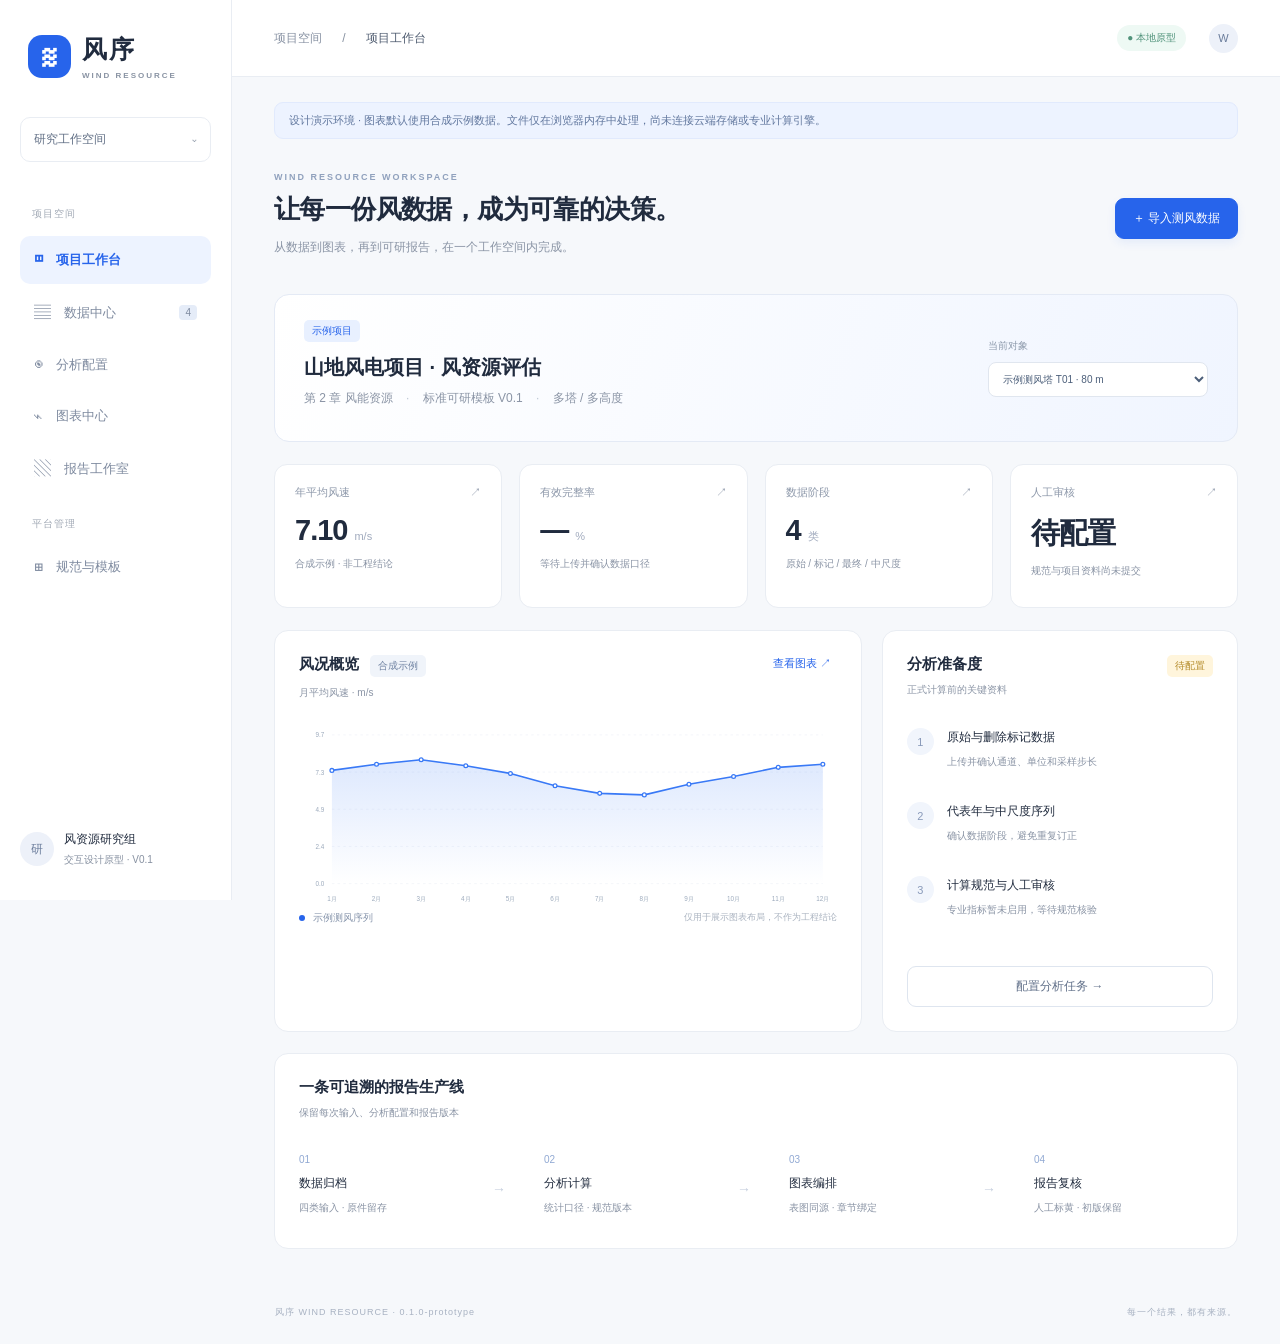
==== gui/index.html @ 3ca437d9 "feat: establish wind resource design baseline and interactive GUI" ====
<!doctype html><html lang="zh-CN"><head><meta charset="UTF-8"><meta name="viewport" content="width=device-width,initial-scale=1"><title>风序 · 风资源分析平台</title><link rel="stylesheet" href="style.css"></head><body>
<aside><a class="brand" href="#overview"><span class="logo">≋</span><div>风序 <small>WIND RESOURCE</small></div></a><div class="workspace">研究工作空间 <span>⌄</span></div><div class="navlabel">项目空间</div><nav><button data-page="overview" class="active">◫ <span>项目工作台</span></button><button data-page="data">▤ <span>数据中心</span><i>4</i></button><button data-page="analysis">◉ <span>分析配置</span></button><button data-page="charts">⌁ <span>图表中心</span></button><button data-page="report">▧ <span>报告工作室</span></button><div class="navlabel">平台管理</div><button data-page="standards">⊞ <span>规范与模板</span></button></nav><div class="asidebottom"><span class="avatar">研</span><div>风资源研究组<small>交互设计原型 · V0.1</small></div></div></aside>
<div class="shell"><header><div>项目空间 <span class="muted">/</span> <b id="breadcrumb">项目工作台</b></div><div class="headerRight"><span class="pill">● 本地原型</span><span class="avatar small">W</span></div></header><main><div class="notice">设计演示环境 · 图表默认使用合成示例数据。文件仅在浏览器内存中处理，尚未连接云端存储或专业计算引擎。</div><section class="projectline"><div><div class="eyebrow">WIND RESOURCE WORKSPACE</div><h1 id="pageTitle">让每一份风数据，成为可靠的决策。</h1><p id="pageDesc">从数据到图表，再到可研报告，在一个工作空间内完成。</p></div><button class="primary" id="topAction">＋ 导入测风数据</button></section>
<section id="overview" class="page active"><div class="projectcard"><div><span class="tag">示例项目</span><h2>山地风电项目 · 风资源评估</h2><p>第 2 章 风能资源 <span class="dot">·</span> 标准可研模板 V0.1 <span class="dot">·</span> 多塔 / 多高度</p></div><div class="projectmeta">当前对象<select id="mast"><option>示例测风塔 T01 · 80 m</option><option>示例测风塔 T02 · 90 m</option><option>示例轮毂高度 · 125 m</option></select></div></div><div class="metrics" id="metrics"></div><div class="twocol"><article class="card"><div class="cardhead"><div><h3>风况概览 <span class="tag soft">合成示例</span></h3><p>月平均风速 · m/s</p></div><button class="textbtn" data-go="charts">查看图表 ↗</button></div><div id="overviewChart" class="chart"></div><div class="legend"><span class="bluepoint"></span>示例测风序列 <span class="legendnote">仅用于展示图表布局，不作为工程结论</span></div></article><article class="card"><div class="cardhead"><div><h3>分析准备度</h3><p>正式计算前的关键资料</p></div><span class="tag amber">待配置</span></div><div class="checklist"><div><span class="step">1</span><div><b>原始与删除标记数据</b><p>上传并确认通道、单位和采样步长</p></div></div><div><span class="step">2</span><div><b>代表年与中尺度序列</b><p>确认数据阶段，避免重复订正</p></div></div><div><span class="step">3</span><div><b>计算规范与人工审核</b><p>专业指标暂未启用，等待规范核验</p></div></div></div><button class="outline wide" data-go="analysis">配置分析任务 →</button></article></div><article class="card"><div class="cardhead"><div><h3>一条可追溯的报告生产线</h3><p>保留每次输入、分析配置和报告版本</p></div></div><div class="pipeline"><div><em>01</em><b>数据归档</b><p>四类输入 · 原件留存</p></div><span>→</span><div><em>02</em><b>分析计算</b><p>统计口径 · 规范版本</p></div><span>→</span><div><em>03</em><b>图表编排</b><p>表图同源 · 章节绑定</p></div><span>→</span><div><em>04</em><b>报告复核</b><p>人工标黄 · 初版保留</p></div></div></article></section>
<section id="data" class="page"><div class="fourgrid" id="slots"></div><article class="card"><div class="cardhead"><div><h3>本地数据预检</h3><p>CSV / TXT 预览与字段映射；本原型不解析 Excel，生产版计划支持 XLSX。</p></div><button class="textbtn" id="sampleDownload">下载 CSV 示例 ↓</button></div><div class="formgrid"><label>数据阶段<select id="stage"><option value="raw">原始测风数据</option><option value="qc">删除标记数据</option><option value="final">最终轮毂代表年</option><option value="mesoscale">中尺度数据</option></select></label><label>选择文件<input type="file" id="file" accept=".csv,.txt,.xlsx,.xls"></label><label>文件时间口径<select id="timezone"><option value="8">北京时间 UTC+08:00</option><option value="0">UTC</option></select></label><label>采样步长（分钟）<input type="number" id="interval" min="1" value="10"></label></div><div id="fileStatus" class="empty">尚未选择文件。支持逗号、制表符或分号分隔的 UTF-8 文本。</div><div id="mapping" hidden><div class="formgrid"><label>时间列<select id="timecol"></select></label><label>风速列（m/s）<select id="speedcol"></select></label><label>方向列（°，可选）<select id="dircol"></select></label><label>质量列（可选；0/valid 为有效）<select id="qccol"></select></label></div><button id="inspect" class="primary">运行本地预检</button><div id="preview" class="tablewrap"></div></div></article><article id="preflight" class="card" hidden></article></section>
<section id="analysis" class="page"><div class="twocol"><article class="card"><div class="cardhead"><div><h3>分析参数</h3><p>先确定数据阶段，再确定统计口径。</p></div><span class="tag soft">配置草稿</span></div><form id="configForm"><div class="formgrid"><label>测风年开始<input type="date" id="start" value="2024-01-01" required></label><label>测风年结束（不含）<input type="date" id="end" value="2025-01-01" required></label><label>目标轮毂高度（m）<input type="number" id="height" value="125" min="1" max="500" required></label><label>风向扇区<select id="sectors"><option>16</option><option>12</option><option>8</option></select></label></div><label class="fieldtitle">长序列回溯窗口</label><div class="segments" id="windows"><button type="button" data-years="10">近 10 年</button><button type="button" data-years="20" class="selected">近 20 年</button><button type="button" data-years="30">近 30 年</button></div><div id="windowPreview" class="hint"></div><label class="fieldtitle">数据处理路径</label><label class="radio"><input type="radio" name="path" value="final" checked> 使用已订正、已外推的最终数据 <small>跳过订正与外推</small></label><label class="radio"><input type="radio" name="path" value="raw"> 从测风数据建立处理流程 <small>引擎待实现</small></label><div class="hint warning">极端风速、湍流等级、切变与密度方法：待规范审核。此原型仅保存配置，不执行专业计算。</div><button class="primary wide" type="submit">保存配置并查看示例图表 →</button></form></article><article class="card"><h3>本次分析的输出</h3><div class="outputlist"><div><b>01 · 数据质量</b><p>完整率、有效率、删除与插补统计</p></div><div><b>02 · 风况特征</b><p>月变化、日变化、频率与玫瑰图</p></div><div><b>03 · 长序列分析</b><p>同期对齐、16扇区相关与年际变化</p></div><div><b>04 · 报告草稿</b><p>绑定第2章，保留待补字段与来源</p></div></div><div class="hint">窗口默认以测风年结束日期为锚点，向前回溯日历年。数据不足时需披露实际覆盖，不能将短序列标为完整30年。</div><button class="outline wide" id="configDownload">下载配置 JSON ↓</button></article></div></section>
<section id="charts" class="page"><div class="charttoolbar"><div class="segments" id="chartTabs"><button class="selected" data-chart="monthly">月变化</button><button data-chart="frequency">风速频率</button><button data-chart="rose">风向玫瑰</button><button data-chart="longterm">长序列</button></div><button class="outline" id="csvDownload">下载当前结果 CSV ↓</button></div><article class="card"><div class="cardhead"><div><h3 id="chartTitle">月平均风速变化</h3><p id="chartSubtitle">合成示例 · 非上传文件分析结果</p></div><span class="tag soft" id="sourceBadge">合成示例</span></div><div id="mainChart" class="chart large"></div><div id="chartTable" class="tablewrap"></div></article><div class="hint warning">分扇区回归、风功率密度与 Weibull 拟合在正式引擎中实现；当前页面不展示伪造的专业计算结论。</div></section>
<section id="report" class="page"><div class="reporttoolbar"><span class="tag amber">未审草稿 · HTML原型</span><button class="primary" id="reportDownload">下载报告预览 HTML ↓</button></div><div class="reportlayout"><article class="card chapters"><h3>第2章 · 风能资源</h3><div id="chapterList"></div></article><article class="paper"><div class="paperbrand">风资源可行性研究 · 设计预览</div><h2 id="chapterTitle"></h2><div id="chapterBody"></div><footer>标准模板 V0.1 <span>草稿 / 待人工复核</span></footer></article></div></section>
<section id="standards" class="page"><div class="twocol"><article class="card"><h3>规范与计算方法</h3><p class="muted">上传标准不等于批准算法，正式启用需工程师审核。</p><div class="outputlist"><div><b>空气密度 / 切变</b><p>输入条件、单位、测量高度与公式待核验</p><span class="tag amber">待提供规范</span></div><div><b>湍流强度 / 机组等级</b><p>需要同时间窗标准差及适用标准版本</p><span class="tag amber">判级未启用</span></div><div><b>50年一遇极端风速</b><p>四个候选方法，按适用条件选择；不预设结果</p><span class="tag amber">待审核</span></div></div></article><article class="card"><h3>可研模板 V0.1</h3><p>主参考：NY10957NK-A01</p><p>辅助参考：04-标准可研模板</p><div class="templatefacts"><b>10<small>标准章节</small></b><b>40<small>表格位置</small></b><b>24<small>图形位置</small></b></div><div class="hint">黄色高亮用于人工补写与确认；多塔、多场区循环展开。未提供的独立《可研上册》不列为已核对资料。</div><button class="outline wide" data-go="report">打开报告工作室 →</button></article></div></section>
</main><footer class="appfooter">风序 WIND RESOURCE <span>每一个结果，都有来源。</span></footer></div><div id="toast" role="status"></div><script src="app.js"></script></body></html>
---- gui/style.css ----
:root{--blue:#2764eb;--ink:#202b3e;--muted:#8791a1;--line:#e9edf3;--bg:#f6f8fb}*{box-sizing:border-box}body{margin:0;color:var(--ink);background:var(--bg);font-family:-apple-system,BlinkMacSystemFont,"Segoe UI","PingFang SC","Microsoft YaHei",sans-serif;font-size:14px}button,input,select{font:inherit}button,a,input,select{outline-offset:4px}button{cursor:pointer;transition:.18s}button:hover{filter:brightness(.96)}a{color:inherit;text-decoration:none}aside{width:232px;position:fixed;inset:0 auto 0 0;background:white;border-right:1px solid var(--line);padding:33px 20px;display:flex;flex-direction:column}.brand{display:flex;align-items:center;gap:11px;padding:0 8px;font-size:25px;font-weight:700;letter-spacing:2px}.logo{display:grid;place-items:center;width:43px;height:43px;border-radius:14px;background:var(--blue);color:white;font-size:35px}.brand small{display:block;font-size:8px;letter-spacing:2px;color:#8993a3;margin-top:5px}.workspace{margin:37px 0 22px;padding:13px;border:1px solid var(--line);border-radius:10px;font-size:12px;color:#627086}.workspace span{float:right}.navlabel{text-transform:uppercase;color:#a1a9b5;font-size:10px;margin:23px 12px 12px;letter-spacing:1px}nav button{border:0;background:none;color:#7e8a9f;width:100%;text-align:left;padding:14px;border-radius:10px;margin:3px 0;display:flex;gap:13px;align-items:center;font-size:17px}nav button span{font-size:13px}nav button.active{color:var(--blue);background:#edf3ff;font-weight:600}nav i{font-size:10px;font-style:normal;margin-left:auto;background:#e5ecf8;padding:2px 6px;border-radius:4px}.asidebottom{margin-top:auto;display:flex;gap:10px;align-items:center;font-size:12px}.asidebottom small{display:block;color:var(--muted);font-size:10px;margin-top:5px}.avatar{display:grid;place-items:center;background:#edf1f9;color:#6a7c9b;border-radius:50%;width:34px;height:34px}.avatar.small{width:29px;height:29px;font-size:11px}.shell{margin-left:232px}header{height:77px;background:#fff;border-bottom:1px solid var(--line);padding:0 42px;display:flex;align-items:center;justify-content:space-between;font-size:12px;color:#8892a3}header b{color:#4f5c70;font-weight:500}header .muted{margin:0 17px}.headerRight{display:flex;align-items:center;gap:23px}.pill{font-size:10px;color:#51937b;background:#eef9f4;padding:6px 10px;border-radius:20px}main{max-width:1510px;margin:auto;padding:25px 42px 20px}.notice{background:#edf3ff;color:#61779e;border:1px solid #e1eafd;padding:10px 14px;border-radius:9px;font-size:11px}.projectline{display:flex;justify-content:space-between;align-items:center;margin:33px 0 28px;gap:16px}.eyebrow{font-size:9px;letter-spacing:2px;color:#90a1bd;font-weight:600}h1{font-size:26px;letter-spacing:-.6px;font-weight:650;margin:10px 0}p{line-height:1.8;color:#8a94a5;font-size:12px;margin:7px 0}h2{font-size:20px;font-weight:600}h3{font-size:15px;font-weight:600;margin:0 0 7px}.primary,.outline{border-radius:9px;padding:11px 17px;font-size:12px;white-space:nowrap}.primary{background:var(--blue);color:white;border:1px solid var(--blue);box-shadow:0 4px 10px #2764eb15}.outline{background:white;color:#62718a;border:1px solid #dee5ef}.textbtn{background:none;border:0;color:var(--blue);font-size:11px}.wide{width:100%;margin-top:16px}.page{display:none}.page.active{display:block}.projectcard{display:flex;align-items:center;justify-content:space-between;gap:20px;background:linear-gradient(110deg,#fff,#f0f5ff);border:1px solid #e4eaf5;border-radius:15px;padding:25px 29px}.projectcard h2{margin:12px 0 5px}.dot{margin:0 10px;color:#bec7d4}.tag{font-size:10px;border-radius:5px;padding:4px 8px;background:#e8f0ff;color:var(--blue);font-weight:400;display:inline-block}.tag.soft{color:#7184a3;background:#f0f4fa;margin-left:7px}.tag.amber{background:#fff5dc;color:#b48b2a}.projectmeta{color:#8c99ab;font-size:10px;min-width:220px}.projectmeta select{margin-top:9px}.metrics{display:grid;grid-template-columns:repeat(4,1fr);gap:17px;margin:22px 0}.metric{background:#fff;padding:20px;border:1px solid var(--line);border-radius:13px}.metriclabel{color:#8d98aa;font-size:11px;display:flex;justify-content:space-between}.metric strong{font-size:29px;letter-spacing:-1px;font-weight:600;display:inline-block;margin-top:14px}.metric strong small{font-size:11px;color:#a0aabd;font-weight:400;margin-left:7px;letter-spacing:0}.metric p{font-size:10px;margin-top:8px}.twocol{display:grid;grid-template-columns:1.65fr 1fr;gap:20px}.card{background:white;border:1px solid var(--line);border-radius:14px;padding:24px;margin-bottom:21px;min-width:0}.cardhead{display:flex;justify-content:space-between;align-items:flex-start;gap:15px}.cardhead p{font-size:10px;margin:5px 0}.chart{width:100%;margin:14px 0 0}.chart svg{width:100%;height:auto;display:block}.legend{font-size:10px;color:#8694ab;display:flex;gap:8px;align-items:center}.bluepoint{width:6px;height:6px;background:var(--blue);border-radius:50%}.legendnote{margin-left:auto;font-size:9px;color:#aab3c0}.checklist>div{display:flex;gap:13px;margin:24px 0}.checklist b{font-size:12px;font-weight:500}.checklist p{font-size:10px}.step{border-radius:50%;width:27px;height:27px;display:grid;place-items:center;background:#f1f5fc;color:#899aba;font-size:11px;flex-shrink:0}.pipeline{display:flex;align-items:center;justify-content:space-between;margin-top:27px;gap:14px}.pipeline div{flex:1}.pipeline em{font-size:10px;color:#91a9d3;font-style:normal;display:block;margin-bottom:9px}.pipeline b{font-size:12px;font-weight:500}.pipeline p{font-size:10px}.pipeline>span{color:#c4cddd;margin-right:24px}.fourgrid{display:grid;grid-template-columns:repeat(4,1fr);gap:16px}.slot{background:white;border:1px dashed #cbd7eb;border-radius:13px;padding:20px;margin-bottom:20px}.slot .fileicon{font-size:23px;color:#8fa8d5}.slot h3{font-size:12px;margin:15px 0 8px}.slot p{font-size:10px;overflow-wrap:anywhere}.formgrid{display:grid;grid-template-columns:1fr 1fr;gap:20px;margin:23px 0}label{color:#657389;font-size:11px;display:block}input,select{display:block;width:100%;padding:10px;border:1px solid #e0e6ef;border-radius:8px;background:#fff;color:#4c5f7a;margin-top:9px;min-width:0}input[type=file]{font-size:10px;padding:8px}.fieldtitle{margin:24px 0 11px}.segments{display:flex;gap:6px;background:#edf1f7;padding:4px;border-radius:10px;width:fit-content}.segments button{border:0;padding:9px 17px;border-radius:7px;background:transparent;color:#8190a7;font-size:12px}.segments .selected{background:white;color:#2764eb;box-shadow:0 1px 4px #22335510}.hint{font-size:11px;line-height:1.9;background:#f4f7fc;color:#7c8da7;padding:14px;border-radius:9px;margin:17px 0}.hint.warning{background:#fffaed;color:#a38950}.radio{display:flex;align-items:center;gap:10px;padding:13px;border:1px solid var(--line);border-radius:8px;margin:10px 0;flex-wrap:wrap}.radio input{width:auto;margin:0}.radio small{font-size:10px;color:#9ca8ba;margin-left:auto}.outputlist>div{padding:22px 0;border-bottom:1px solid var(--line)}.outputlist b{font-size:12px;font-weight:500}.outputlist p{font-size:11px}.empty{background:#f8fafd;padding:30px;text-align:center;border-radius:9px;font-size:12px;color:#98a5b8}.tablewrap{overflow:auto;margin-top:20px}table{border-collapse:collapse;width:100%;font-size:11px;white-space:nowrap}th{text-align:left;background:#f7f9fc;color:#7c8da6;font-weight:500}td,th{padding:12px;border-bottom:1px solid var(--line)}.charttoolbar,.reporttoolbar{display:flex;justify-content:space-between;align-items:center;gap:15px;margin-bottom:20px}.large{max-width:1000px;margin:25px auto}.reportlayout{display:grid;grid-template-columns:240px 1fr;gap:25px}.chapters{padding:23px 15px;height:fit-content}.chapters h3{padding:0 10px}.chapters button{width:100%;text-align:left;border:0;background:none;color:#8090a7;padding:13px 10px;font-size:11px;border-radius:7px;margin:4px 0}.chapters button.selected{background:#edf3ff;color:var(--blue)}.paper{background:white;box-shadow:0 5px 25px #28385606;border:1px solid #e9edf4;padding:45px 55px;min-height:650px;position:relative;border-radius:3px;margin-bottom:22px}.paperbrand{border-bottom:1px solid #d9e1ed;padding-bottom:15px;color:#99a4b5;font-size:10px;letter-spacing:2px}.paper h2{text-align:center;font-size:23px;margin:35px 0}.paper p{color:#657389;line-height:2.2;font-size:12px}.paper mark{background:#fff0a6;padding:3px 5px;color:#907634}.paper footer{border-top:1px solid #e4e9f0;font-size:10px;color:#9ca6b6;margin-top:60px;padding-top:13px;display:flex;justify-content:space-between}.templatefacts{display:flex;justify-content:space-around;margin:35px 0}.templatefacts b{font-size:30px;font-weight:500;color:#5b79aa}.templatefacts small{display:block;font-size:10px;color:#a0aabc;margin-top:12px;font-weight:400}.appfooter{padding:16px 43px 25px;color:#a8b2c2;font-size:9px;letter-spacing:1px;display:flex;justify-content:space-between}.muted{color:var(--muted)}#toast{position:fixed;bottom:28px;left:55%;transform:translateX(-50%);background:#253650;color:white;padding:13px 22px;border-radius:10px;font-size:12px;display:none;box-shadow:0 4px 25px #26395630;z-index:10}.error{color:#b86657}.success{color:#47957f}@media(min-width:1600px){main{padding-top:35px}.chart{margin-top:25px}}@media(max-width:1100px){aside{width:190px;padding:25px 12px}.shell{margin-left:190px}main{padding:22px}.twocol{grid-template-columns:1fr}.metrics{gap:10px}.metric{padding:15px}.fourgrid{grid-template-columns:1fr 1fr}h1{font-size:22px}.reportlayout{grid-template-columns:190px 1fr}.paper{padding:25px}}@media(max-width:720px){aside{position:static;width:100%;padding:16px;border-right:0}.brand{font-size:20px}.workspace,.navlabel,.asidebottom{display:none}nav{display:flex;overflow:auto;margin-top:15px}nav button{width:auto;flex-shrink:0;padding:10px}nav button span{font-size:11px}nav i{display:none}.shell{margin:0}header{padding:0 20px;height:55px}main{padding:16px}.projectline,.projectcard{align-items:flex-start;flex-direction:column}.projectline{margin:25px 0}.projectmeta{width:100%}.metrics{grid-template-columns:1fr 1fr}.fourgrid{grid-template-columns:1fr 1fr;gap:10px}.slot{padding:15px}.formgrid{grid-template-columns:1fr}.pipeline{flex-wrap:wrap}.pipeline div{flex:0 0 42%}.pipeline>span{display:none}.charttoolbar{align-items:flex-start;flex-direction:column}.segments button{padding:9px 12px}.reportlayout{grid-template-columns:1fr}.chapters{display:flex;flex-wrap:wrap}.chapters h3{width:100%}.chapters button{width:48%}.paper{padding:24px;min-height:500px}.legendnote{display:none}.card{padding:20px}.notice{line-height:1.8}.appfooter{padding:15px}.reporttoolbar{flex-wrap:wrap}}@media print{aside,header,.notice,.projectline,.appfooter,.reporttoolbar,.chapters,#toast{display:none}.shell{margin:0}.reportlayout{display:block}.paper{box-shadow:none;border:0}}
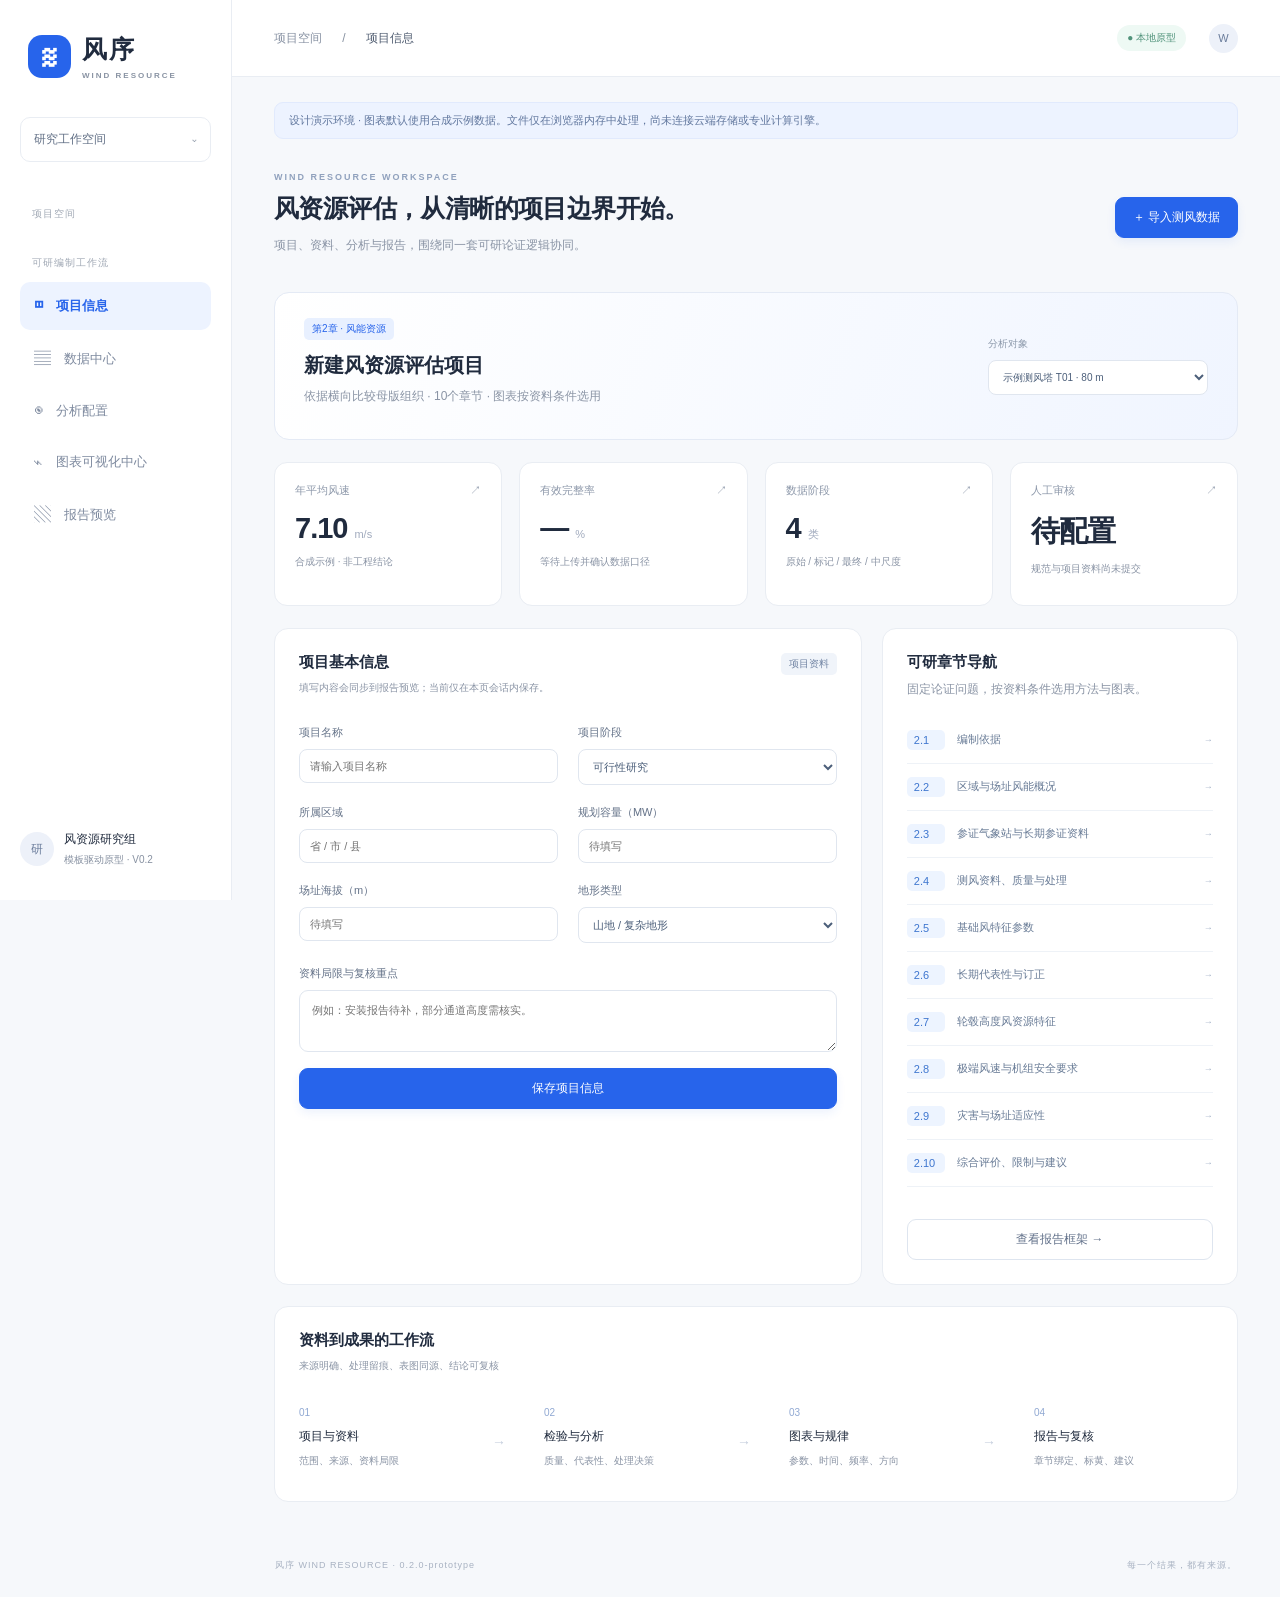
==== commit 34cc184f: "feat: rebuild five-section GUI with template-linked wind parameter charts" ====
--- a/gui/index.html
+++ b/gui/index.html
@@ -1,10 +1,10 @@
-<!doctype html><html lang="zh-CN"><head><meta charset="UTF-8"><meta name="viewport" content="width=device-width,initial-scale=1"><title>风序 · 风资源分析平台</title><link rel="stylesheet" href="style.css"></head><body>
-<aside><a class="brand" href="#overview"><span class="logo">≋</span><div>风序 <small>WIND RESOURCE</small></div></a><div class="workspace">研究工作空间 <span>⌄</span></div><div class="navlabel">项目空间</div><nav><button data-page="overview" class="active">◫ <span>项目工作台</span></button><button data-page="data">▤ <span>数据中心</span><i>4</i></button><button data-page="analysis">◉ <span>分析配置</span></button><button data-page="charts">⌁ <span>图表中心</span></button><button data-page="report">▧ <span>报告工作室</span></button><div class="navlabel">平台管理</div><button data-page="standards">⊞ <span>规范与模板</span></button></nav><div class="asidebottom"><span class="avatar">研</span><div>风资源研究组<small>交互设计原型 · V0.1</small></div></div></aside>
-<div class="shell"><header><div>项目空间 <span class="muted">/</span> <b id="breadcrumb">项目工作台</b></div><div class="headerRight"><span class="pill">● 本地原型</span><span class="avatar small">W</span></div></header><main><div class="notice">设计演示环境 · 图表默认使用合成示例数据。文件仅在浏览器内存中处理，尚未连接云端存储或专业计算引擎。</div><section class="projectline"><div><div class="eyebrow">WIND RESOURCE WORKSPACE</div><h1 id="pageTitle">让每一份风数据，成为可靠的决策。</h1><p id="pageDesc">从数据到图表，再到可研报告，在一个工作空间内完成。</p></div><button class="primary" id="topAction">＋ 导入测风数据</button></section>
-<section id="overview" class="page active"><div class="projectcard"><div><span class="tag">示例项目</span><h2>山地风电项目 · 风资源评估</h2><p>第 2 章 风能资源 <span class="dot">·</span> 标准可研模板 V0.1 <span class="dot">·</span> 多塔 / 多高度</p></div><div class="projectmeta">当前对象<select id="mast"><option>示例测风塔 T01 · 80 m</option><option>示例测风塔 T02 · 90 m</option><option>示例轮毂高度 · 125 m</option></select></div></div><div class="metrics" id="metrics"></div><div class="twocol"><article class="card"><div class="cardhead"><div><h3>风况概览 <span class="tag soft">合成示例</span></h3><p>月平均风速 · m/s</p></div><button class="textbtn" data-go="charts">查看图表 ↗</button></div><div id="overviewChart" class="chart"></div><div class="legend"><span class="bluepoint"></span>示例测风序列 <span class="legendnote">仅用于展示图表布局，不作为工程结论</span></div></article><article class="card"><div class="cardhead"><div><h3>分析准备度</h3><p>正式计算前的关键资料</p></div><span class="tag amber">待配置</span></div><div class="checklist"><div><span class="step">1</span><div><b>原始与删除标记数据</b><p>上传并确认通道、单位和采样步长</p></div></div><div><span class="step">2</span><div><b>代表年与中尺度序列</b><p>确认数据阶段，避免重复订正</p></div></div><div><span class="step">3</span><div><b>计算规范与人工审核</b><p>专业指标暂未启用，等待规范核验</p></div></div></div><button class="outline wide" data-go="analysis">配置分析任务 →</button></article></div><article class="card"><div class="cardhead"><div><h3>一条可追溯的报告生产线</h3><p>保留每次输入、分析配置和报告版本</p></div></div><div class="pipeline"><div><em>01</em><b>数据归档</b><p>四类输入 · 原件留存</p></div><span>→</span><div><em>02</em><b>分析计算</b><p>统计口径 · 规范版本</p></div><span>→</span><div><em>03</em><b>图表编排</b><p>表图同源 · 章节绑定</p></div><span>→</span><div><em>04</em><b>报告复核</b><p>人工标黄 · 初版保留</p></div></div></article></section>
+<!doctype html><html lang="zh-CN"><head><meta charset="UTF-8"><meta name="viewport" content="width=device-width,initial-scale=1"><title>风序 · 风资源分析工作台 V0.2</title><link rel="stylesheet" href="style.css"></head><body>
+<aside><a class="brand" href="#overview"><span class="logo">≋</span><div>风序 <small>WIND RESOURCE</small></div></a><div class="workspace">研究工作空间 <span>⌄</span></div><div class="navlabel">项目空间</div><nav><div class="navlabel">可研编制工作流</div><button data-page="overview" class="active">◫ <span>项目信息</span></button><button data-page="data">▤ <span>数据中心</span></button><button data-page="analysis">◉ <span>分析配置</span></button><button data-page="charts">⌁ <span>图表可视化中心</span></button><button data-page="report">▧ <span>报告预览</span></button></nav><div class="asidebottom"><span class="avatar">研</span><div>风资源研究组<small>模板驱动原型 · V0.2</small></div></div></aside>
+<div class="shell"><header><div>项目空间 <span class="muted">/</span> <b id="breadcrumb">项目信息</b></div><div class="headerRight"><span class="pill">● 本地原型</span><span class="avatar small">W</span></div></header><main><div class="notice">设计演示环境 · 图表默认使用合成示例数据。文件仅在浏览器内存中处理，尚未连接云端存储或专业计算引擎。</div><section class="projectline"><div><div class="eyebrow">WIND RESOURCE WORKSPACE</div><h1 id="pageTitle">让每一份风数据，成为可靠的决策。</h1><p id="pageDesc">从数据到图表，再到可研报告，在一个工作空间内完成。</p></div><button class="primary" id="topAction">＋ 导入测风数据</button></section>
+<section id="overview" class="page active"><div class="projectcard"><div><span class="tag">第2章 · 风能资源</span><h2 id="projectNameDisplay">新建风资源评估项目</h2><p>依据横向比较母版组织 · 10个章节 · 图表按资料条件选用</p></div><div class="projectmeta">分析对象<select id="mast"><option>示例测风塔 T01 · 80 m</option><option>示例测风塔 T02 · 90 m</option><option>示例轮毂高度 · 125 m</option></select></div></div><div class="metrics" id="metrics"></div><div class="twocol"><article class="card"><div class="cardhead"><div><h3>项目基本信息</h3><p>填写内容会同步到报告预览；当前仅在本页会话内保存。</p></div><span class="tag soft">项目资料</span></div><form id="projectForm"><div class="formgrid"><label>项目名称<input id="projectName" placeholder="请输入项目名称" maxlength="100" required></label><label>项目阶段<select id="projectStage"><option>可行性研究</option><option>预可行性研究</option><option>可研复核</option><option>投标方案</option></select></label><label>所属区域<input id="region" placeholder="省 / 市 / 县" maxlength="100"></label><label>规划容量（MW）<input id="capacity" type="number" min="0.1" step="0.1" placeholder="待填写"></label><label>场址海拔（m）<input id="elevation" type="number" min="-500" max="9000" placeholder="待填写"></label><label>地形类型<select id="terrain"><option>山地 / 复杂地形</option><option>丘陵</option><option>平原 / 简单地形</option><option>待确认</option></select></label></div><label>资料局限与复核重点<textarea id="projectNotes" rows="3" maxlength="1000" placeholder="例如：安装报告待补，部分通道高度需核实。"></textarea></label><button class="primary wide" type="submit">保存项目信息</button></form></article><article class="card"><h3>可研章节导航</h3><p>固定论证问题，按资料条件选用方法与图表。</p><div id="templateMap" class="templateMap"></div><button class="outline wide" data-go="report">查看报告框架 →</button></article></div><article class="card"><div class="cardhead"><div><h3>资料到成果的工作流</h3><p>来源明确、处理留痕、表图同源、结论可复核</p></div></div><div class="pipeline"><div><em>01</em><b>项目与资料</b><p>范围、来源、资料局限</p></div><span>→</span><div><em>02</em><b>检验与分析</b><p>质量、代表性、处理决策</p></div><span>→</span><div><em>03</em><b>图表与规律</b><p>参数、时间、频率、方向</p></div><span>→</span><div><em>04</em><b>报告与复核</b><p>章节绑定、标黄、建议</p></div></div></article></section>
 <section id="data" class="page"><div class="fourgrid" id="slots"></div><article class="card"><div class="cardhead"><div><h3>本地数据预检</h3><p>CSV / TXT 预览与字段映射；本原型不解析 Excel，生产版计划支持 XLSX。</p></div><button class="textbtn" id="sampleDownload">下载 CSV 示例 ↓</button></div><div class="formgrid"><label>数据阶段<select id="stage"><option value="raw">原始测风数据</option><option value="qc">删除标记数据</option><option value="final">最终轮毂代表年</option><option value="mesoscale">中尺度数据</option></select></label><label>选择文件<input type="file" id="file" accept=".csv,.txt,.xlsx,.xls"></label><label>文件时间口径<select id="timezone"><option value="8">北京时间 UTC+08:00</option><option value="0">UTC</option></select></label><label>采样步长（分钟）<input type="number" id="interval" min="1" value="10"></label></div><div id="fileStatus" class="empty">尚未选择文件。支持逗号、制表符或分号分隔的 UTF-8 文本。</div><div id="mapping" hidden><div class="formgrid"><label>时间列<select id="timecol"></select></label><label>风速列（m/s）<select id="speedcol"></select></label><label>方向列（°，可选）<select id="dircol"></select></label><label>质量列（可选；0/valid 为有效）<select id="qccol"></select></label></div><button id="inspect" class="primary">运行本地预检</button><div id="preview" class="tablewrap"></div></div></article><article id="preflight" class="card" hidden></article></section>
-<section id="analysis" class="page"><div class="twocol"><article class="card"><div class="cardhead"><div><h3>分析参数</h3><p>先确定数据阶段，再确定统计口径。</p></div><span class="tag soft">配置草稿</span></div><form id="configForm"><div class="formgrid"><label>测风年开始<input type="date" id="start" value="2024-01-01" required></label><label>测风年结束（不含）<input type="date" id="end" value="2025-01-01" required></label><label>目标轮毂高度（m）<input type="number" id="height" value="125" min="1" max="500" required></label><label>风向扇区<select id="sectors"><option>16</option><option>12</option><option>8</option></select></label></div><label class="fieldtitle">长序列回溯窗口</label><div class="segments" id="windows"><button type="button" data-years="10">近 10 年</button><button type="button" data-years="20" class="selected">近 20 年</button><button type="button" data-years="30">近 30 年</button></div><div id="windowPreview" class="hint"></div><label class="fieldtitle">数据处理路径</label><label class="radio"><input type="radio" name="path" value="final" checked> 使用已订正、已外推的最终数据 <small>跳过订正与外推</small></label><label class="radio"><input type="radio" name="path" value="raw"> 从测风数据建立处理流程 <small>引擎待实现</small></label><div class="hint warning">极端风速、湍流等级、切变与密度方法：待规范审核。此原型仅保存配置，不执行专业计算。</div><button class="primary wide" type="submit">保存配置并查看示例图表 →</button></form></article><article class="card"><h3>本次分析的输出</h3><div class="outputlist"><div><b>01 · 数据质量</b><p>完整率、有效率、删除与插补统计</p></div><div><b>02 · 风况特征</b><p>月变化、日变化、频率与玫瑰图</p></div><div><b>03 · 长序列分析</b><p>同期对齐、16扇区相关与年际变化</p></div><div><b>04 · 报告草稿</b><p>绑定第2章，保留待补字段与来源</p></div></div><div class="hint">窗口默认以测风年结束日期为锚点，向前回溯日历年。数据不足时需披露实际覆盖，不能将短序列标为完整30年。</div><button class="outline wide" id="configDownload">下载配置 JSON ↓</button></article></div></section>
-<section id="charts" class="page"><div class="charttoolbar"><div class="segments" id="chartTabs"><button class="selected" data-chart="monthly">月变化</button><button data-chart="frequency">风速频率</button><button data-chart="rose">风向玫瑰</button><button data-chart="longterm">长序列</button></div><button class="outline" id="csvDownload">下载当前结果 CSV ↓</button></div><article class="card"><div class="cardhead"><div><h3 id="chartTitle">月平均风速变化</h3><p id="chartSubtitle">合成示例 · 非上传文件分析结果</p></div><span class="tag soft" id="sourceBadge">合成示例</span></div><div id="mainChart" class="chart large"></div><div id="chartTable" class="tablewrap"></div></article><div class="hint warning">分扇区回归、风功率密度与 Weibull 拟合在正式引擎中实现；当前页面不展示伪造的专业计算结论。</div></section>
-<section id="report" class="page"><div class="reporttoolbar"><span class="tag amber">未审草稿 · HTML原型</span><button class="primary" id="reportDownload">下载报告预览 HTML ↓</button></div><div class="reportlayout"><article class="card chapters"><h3>第2章 · 风能资源</h3><div id="chapterList"></div></article><article class="paper"><div class="paperbrand">风资源可行性研究 · 设计预览</div><h2 id="chapterTitle"></h2><div id="chapterBody"></div><footer>标准模板 V0.1 <span>草稿 / 待人工复核</span></footer></article></div></section>
-<section id="standards" class="page"><div class="twocol"><article class="card"><h3>规范与计算方法</h3><p class="muted">上传标准不等于批准算法，正式启用需工程师审核。</p><div class="outputlist"><div><b>空气密度 / 切变</b><p>输入条件、单位、测量高度与公式待核验</p><span class="tag amber">待提供规范</span></div><div><b>湍流强度 / 机组等级</b><p>需要同时间窗标准差及适用标准版本</p><span class="tag amber">判级未启用</span></div><div><b>50年一遇极端风速</b><p>四个候选方法，按适用条件选择；不预设结果</p><span class="tag amber">待审核</span></div></div></article><article class="card"><h3>可研模板 V0.1</h3><p>主参考：NY10957NK-A01</p><p>辅助参考：04-标准可研模板</p><div class="templatefacts"><b>10<small>标准章节</small></b><b>40<small>表格位置</small></b><b>24<small>图形位置</small></b></div><div class="hint">黄色高亮用于人工补写与确认；多塔、多场区循环展开。未提供的独立《可研上册》不列为已核对资料。</div><button class="outline wide" data-go="report">打开报告工作室 →</button></article></div></section>
+<section id="analysis" class="page"><div class="twocol"><article class="card"><div class="cardhead"><div><h3>分析参数</h3><p>先确定数据阶段，再确定统计口径。</p></div><span class="tag soft">配置草稿</span></div><form id="configForm"><div class="formgrid"><label>测风年开始<input type="date" id="start" value="2024-01-01" required></label><label>测风年结束（不含）<input type="date" id="end" value="2025-01-01" required></label><label>目标轮毂高度（m）<input type="number" id="height" value="125" min="1" max="500" required></label><label>风向扇区<select id="sectors"><option>16</option><option>12</option><option>8</option></select></label></div><label class="fieldtitle">长序列回溯窗口</label><div class="segments" id="windows"><button type="button" data-years="10">近 10 年</button><button type="button" data-years="20" class="selected">近 20 年</button><button type="button" data-years="30">近 30 年</button></div><div id="windowPreview" class="hint"></div><label class="fieldtitle">参数计算与来源配置（草稿）</label><div class="formgrid"><label>密度资料来源<select id="densityMethod"><option value="measured">塔实测温压</option><option value="station">气象站推算</option><option value="mesoscale">中尺度资料</option><option value="pending">资料待补</option></select></label><label>切变取用依据<select id="shearMethod"><option value="paired">同期多高度拟合</option><option value="borrowed">借用塔切变（待核验）</option><option value="pending">资料待补</option></select></label><label>长期相关性分组<select id="correlationMode"><option value="overall">总体相关</option><option value="sectors">总体＋分扇区相关</option></select></label><label>规范状态<input value="待提供并审核；专业判级未启用" readonly></label></div><label class="fieldtitle">数据处理路径</label><label class="radio"><input type="radio" name="path" value="final" checked> 使用已订正、已外推的最终数据 <small>跳过订正与外推</small></label><label class="radio"><input type="radio" name="path" value="raw"> 从测风数据建立处理流程 <small>引擎待实现</small></label><div class="hint warning">专业方法状态：待规范审核。密度、切变、Weibull、湍流、相关性等可浏览合成图形方案；真实文件的专业计算尚未接入。</div><button class="primary wide" type="submit">保存配置并进入图表中心 →</button></form></article><article class="card"><h3>本次分析的输出与规范状态</h3><div class="outputlist"><div><b>01 · 数据质量</b><p>完整率、有效率、删除与插补统计</p></div><div><b>02 · 风况特征</b><p>月变化、日变化、频率与玫瑰图</p></div><div><b>03 · 长序列分析</b><p>同期对齐、16扇区相关与年际变化</p></div><div><b>04 · 报告草稿</b><p>绑定第2章，保留待补字段与来源</p></div></div><div class="hint">窗口默认以测风年结束日期为锚点，向前回溯日历年。数据不足时需披露实际覆盖，不能将短序列标为完整30年。</div><button class="outline wide" id="configDownload">下载配置 JSON ↓</button></article></div></section>
+<section id="charts" class="page"><div class="vizSummary"><div><span class="eyebrow">VISUAL ANALYSIS LIBRARY</span><h2>风参数图谱</h2><p>从基础参数到轮毂成果，按可研论证主线组织。</p></div><div><span class="tag">13类图表</span> <span class="tag soft">可导出 SVG / CSV</span></div></div><div class="vizlayout"><article class="card chartcatalog"><div class="cataloghead"><h3>图表目录</h3><input id="chartSearch" type="search" placeholder="搜索参数或图表…" aria-label="搜索图表"></div><div id="chartTabs"></div></article><div class="vizmain"><article class="card"><div class="vizfilters"><label>数据来源<select id="chartSource"><option value="example">合成示例 · 浏览图形方案</option><option value="imported">真实导入 · 当前文件</option></select></label><label>数据阶段<select id="vizStage"><option value="raw">原始测风数据</option><option value="qc">删除标记数据</option><option value="final">最终轮毂代表年</option><option value="mesoscale">中尺度数据</option></select></label><label>显示对象<select id="vizObject"><option value="T01">示例 T01 · 80 m</option><option value="T02">示例 T02 · 90 m</option><option value="hub">示例轮毂 · 125 m</option></select></label></div><div id="contextHint" class="contextnote"></div><div class="cardhead"><div><div id="chapterBinding" class="eyebrow"></div><h3 id="chartTitle"></h3><p id="chartSubtitle"></p></div><span class="tag soft" id="sourceBadge">合成示例</span></div><div id="sectorFilter" hidden><label>相关性分组（示例）<select id="corrSector"><option value="all">总体</option><option value="0">N</option><option value="4">E</option><option value="8">S</option><option value="12">W</option></select></label></div><div id="chartStats" class="chartStats"></div><div id="mainChart" class="chart large"></div><div id="chartNote" class="hint"></div><div class="charttoolbar"><button class="outline" id="svgDownload">下载图形 SVG ↓</button><button class="outline" id="csvDownload">下载当前结果 CSV ↓</button><button class="textbtn" id="toggleTable" aria-expanded="true">收起数据表</button></div><div id="chartTable" class="tablewrap"></div></article><article class="card"><h3>资料要求与报告位置</h3><div id="requirements"></div><button class="outline" id="jumpReport">查看对应报告章节 →</button></article></div></div></section>
+<section id="report" class="page"><div class="reportintro hint">模板 V0.2：依据 → 背景 → 测风与质量 → 基础参数 → 长期代表性 → 轮毂成果 → 极值 → 灾害 → 评价。黄色为待补项；专业图形示例不进入正式结论。</div><div class="reporttoolbar"><span class="tag amber">未审草稿 · HTML原型</span><button class="primary" id="reportDownload">下载报告预览 HTML ↓</button></div><div class="reportlayout"><article class="card chapters"><h3>第2章 · 风能资源</h3><div id="chapterList"></div></article><article class="paper"><div class="paperbrand">风资源可行性研究 · 设计预览</div><h2 id="chapterTitle"></h2><div id="chapterBody"></div><footer>标准模板 V0.2 <span>草稿 / 待人工复核</span></footer></article></div></section>
+
 </main><footer class="appfooter">风序 WIND RESOURCE <span>每一个结果，都有来源。</span></footer></div><div id="toast" role="status"></div><script src="app.js"></script></body></html>
--- a/gui/style.css
+++ b/gui/style.css
@@ -1 +1,3 @@
 :root{--blue:#2764eb;--ink:#202b3e;--muted:#8791a1;--line:#e9edf3;--bg:#f6f8fb}*{box-sizing:border-box}body{margin:0;color:var(--ink);background:var(--bg);font-family:-apple-system,BlinkMacSystemFont,"Segoe UI","PingFang SC","Microsoft YaHei",sans-serif;font-size:14px}button,input,select{font:inherit}button,a,input,select{outline-offset:4px}button{cursor:pointer;transition:.18s}button:hover{filter:brightness(.96)}a{color:inherit;text-decoration:none}aside{width:232px;position:fixed;inset:0 auto 0 0;background:white;border-right:1px solid var(--line);padding:33px 20px;display:flex;flex-direction:column}.brand{display:flex;align-items:center;gap:11px;padding:0 8px;font-size:25px;font-weight:700;letter-spacing:2px}.logo{display:grid;place-items:center;width:43px;height:43px;border-radius:14px;background:var(--blue);color:white;font-size:35px}.brand small{display:block;font-size:8px;letter-spacing:2px;color:#8993a3;margin-top:5px}.workspace{margin:37px 0 22px;padding:13px;border:1px solid var(--line);border-radius:10px;font-size:12px;color:#627086}.workspace span{float:right}.navlabel{text-transform:uppercase;color:#a1a9b5;font-size:10px;margin:23px 12px 12px;letter-spacing:1px}nav button{border:0;background:none;color:#7e8a9f;width:100%;text-align:left;padding:14px;border-radius:10px;margin:3px 0;display:flex;gap:13px;align-items:center;font-size:17px}nav button span{font-size:13px}nav button.active{color:var(--blue);background:#edf3ff;font-weight:600}nav i{font-size:10px;font-style:normal;margin-left:auto;background:#e5ecf8;padding:2px 6px;border-radius:4px}.asidebottom{margin-top:auto;display:flex;gap:10px;align-items:center;font-size:12px}.asidebottom small{display:block;color:var(--muted);font-size:10px;margin-top:5px}.avatar{display:grid;place-items:center;background:#edf1f9;color:#6a7c9b;border-radius:50%;width:34px;height:34px}.avatar.small{width:29px;height:29px;font-size:11px}.shell{margin-left:232px}header{height:77px;background:#fff;border-bottom:1px solid var(--line);padding:0 42px;display:flex;align-items:center;justify-content:space-between;font-size:12px;color:#8892a3}header b{color:#4f5c70;font-weight:500}header .muted{margin:0 17px}.headerRight{display:flex;align-items:center;gap:23px}.pill{font-size:10px;color:#51937b;background:#eef9f4;padding:6px 10px;border-radius:20px}main{max-width:1510px;margin:auto;padding:25px 42px 20px}.notice{background:#edf3ff;color:#61779e;border:1px solid #e1eafd;padding:10px 14px;border-radius:9px;font-size:11px}.projectline{display:flex;justify-content:space-between;align-items:center;margin:33px 0 28px;gap:16px}.eyebrow{font-size:9px;letter-spacing:2px;color:#90a1bd;font-weight:600}h1{font-size:26px;letter-spacing:-.6px;font-weight:650;margin:10px 0}p{line-height:1.8;color:#8a94a5;font-size:12px;margin:7px 0}h2{font-size:20px;font-weight:600}h3{font-size:15px;font-weight:600;margin:0 0 7px}.primary,.outline{border-radius:9px;padding:11px 17px;font-size:12px;white-space:nowrap}.primary{background:var(--blue);color:white;border:1px solid var(--blue);box-shadow:0 4px 10px #2764eb15}.outline{background:white;color:#62718a;border:1px solid #dee5ef}.textbtn{background:none;border:0;color:var(--blue);font-size:11px}.wide{width:100%;margin-top:16px}.page{display:none}.page.active{display:block}.projectcard{display:flex;align-items:center;justify-content:space-between;gap:20px;background:linear-gradient(110deg,#fff,#f0f5ff);border:1px solid #e4eaf5;border-radius:15px;padding:25px 29px}.projectcard h2{margin:12px 0 5px}.dot{margin:0 10px;color:#bec7d4}.tag{font-size:10px;border-radius:5px;padding:4px 8px;background:#e8f0ff;color:var(--blue);font-weight:400;display:inline-block}.tag.soft{color:#7184a3;background:#f0f4fa;margin-left:7px}.tag.amber{background:#fff5dc;color:#b48b2a}.projectmeta{color:#8c99ab;font-size:10px;min-width:220px}.projectmeta select{margin-top:9px}.metrics{display:grid;grid-template-columns:repeat(4,1fr);gap:17px;margin:22px 0}.metric{background:#fff;padding:20px;border:1px solid var(--line);border-radius:13px}.metriclabel{color:#8d98aa;font-size:11px;display:flex;justify-content:space-between}.metric strong{font-size:29px;letter-spacing:-1px;font-weight:600;display:inline-block;margin-top:14px}.metric strong small{font-size:11px;color:#a0aabd;font-weight:400;margin-left:7px;letter-spacing:0}.metric p{font-size:10px;margin-top:8px}.twocol{display:grid;grid-template-columns:1.65fr 1fr;gap:20px}.card{background:white;border:1px solid var(--line);border-radius:14px;padding:24px;margin-bottom:21px;min-width:0}.cardhead{display:flex;justify-content:space-between;align-items:flex-start;gap:15px}.cardhead p{font-size:10px;margin:5px 0}.chart{width:100%;margin:14px 0 0}.chart svg{width:100%;height:auto;display:block}.legend{font-size:10px;color:#8694ab;display:flex;gap:8px;align-items:center}.bluepoint{width:6px;height:6px;background:var(--blue);border-radius:50%}.legendnote{margin-left:auto;font-size:9px;color:#aab3c0}.checklist>div{display:flex;gap:13px;margin:24px 0}.checklist b{font-size:12px;font-weight:500}.checklist p{font-size:10px}.step{border-radius:50%;width:27px;height:27px;display:grid;place-items:center;background:#f1f5fc;color:#899aba;font-size:11px;flex-shrink:0}.pipeline{display:flex;align-items:center;justify-content:space-between;margin-top:27px;gap:14px}.pipeline div{flex:1}.pipeline em{font-size:10px;color:#91a9d3;font-style:normal;display:block;margin-bottom:9px}.pipeline b{font-size:12px;font-weight:500}.pipeline p{font-size:10px}.pipeline>span{color:#c4cddd;margin-right:24px}.fourgrid{display:grid;grid-template-columns:repeat(4,1fr);gap:16px}.slot{background:white;border:1px dashed #cbd7eb;border-radius:13px;padding:20px;margin-bottom:20px}.slot .fileicon{font-size:23px;color:#8fa8d5}.slot h3{font-size:12px;margin:15px 0 8px}.slot p{font-size:10px;overflow-wrap:anywhere}.formgrid{display:grid;grid-template-columns:1fr 1fr;gap:20px;margin:23px 0}label{color:#657389;font-size:11px;display:block}input,select{display:block;width:100%;padding:10px;border:1px solid #e0e6ef;border-radius:8px;background:#fff;color:#4c5f7a;margin-top:9px;min-width:0}input[type=file]{font-size:10px;padding:8px}.fieldtitle{margin:24px 0 11px}.segments{display:flex;gap:6px;background:#edf1f7;padding:4px;border-radius:10px;width:fit-content}.segments button{border:0;padding:9px 17px;border-radius:7px;background:transparent;color:#8190a7;font-size:12px}.segments .selected{background:white;color:#2764eb;box-shadow:0 1px 4px #22335510}.hint{font-size:11px;line-height:1.9;background:#f4f7fc;color:#7c8da7;padding:14px;border-radius:9px;margin:17px 0}.hint.warning{background:#fffaed;color:#a38950}.radio{display:flex;align-items:center;gap:10px;padding:13px;border:1px solid var(--line);border-radius:8px;margin:10px 0;flex-wrap:wrap}.radio input{width:auto;margin:0}.radio small{font-size:10px;color:#9ca8ba;margin-left:auto}.outputlist>div{padding:22px 0;border-bottom:1px solid var(--line)}.outputlist b{font-size:12px;font-weight:500}.outputlist p{font-size:11px}.empty{background:#f8fafd;padding:30px;text-align:center;border-radius:9px;font-size:12px;color:#98a5b8}.tablewrap{overflow:auto;margin-top:20px}table{border-collapse:collapse;width:100%;font-size:11px;white-space:nowrap}th{text-align:left;background:#f7f9fc;color:#7c8da6;font-weight:500}td,th{padding:12px;border-bottom:1px solid var(--line)}.charttoolbar,.reporttoolbar{display:flex;justify-content:space-between;align-items:center;gap:15px;margin-bottom:20px}.large{max-width:1000px;margin:25px auto}.reportlayout{display:grid;grid-template-columns:240px 1fr;gap:25px}.chapters{padding:23px 15px;height:fit-content}.chapters h3{padding:0 10px}.chapters button{width:100%;text-align:left;border:0;background:none;color:#8090a7;padding:13px 10px;font-size:11px;border-radius:7px;margin:4px 0}.chapters button.selected{background:#edf3ff;color:var(--blue)}.paper{background:white;box-shadow:0 5px 25px #28385606;border:1px solid #e9edf4;padding:45px 55px;min-height:650px;position:relative;border-radius:3px;margin-bottom:22px}.paperbrand{border-bottom:1px solid #d9e1ed;padding-bottom:15px;color:#99a4b5;font-size:10px;letter-spacing:2px}.paper h2{text-align:center;font-size:23px;margin:35px 0}.paper p{color:#657389;line-height:2.2;font-size:12px}.paper mark{background:#fff0a6;padding:3px 5px;color:#907634}.paper footer{border-top:1px solid #e4e9f0;font-size:10px;color:#9ca6b6;margin-top:60px;padding-top:13px;display:flex;justify-content:space-between}.templatefacts{display:flex;justify-content:space-around;margin:35px 0}.templatefacts b{font-size:30px;font-weight:500;color:#5b79aa}.templatefacts small{display:block;font-size:10px;color:#a0aabc;margin-top:12px;font-weight:400}.appfooter{padding:16px 43px 25px;color:#a8b2c2;font-size:9px;letter-spacing:1px;display:flex;justify-content:space-between}.muted{color:var(--muted)}#toast{position:fixed;bottom:28px;left:55%;transform:translateX(-50%);background:#253650;color:white;padding:13px 22px;border-radius:10px;font-size:12px;display:none;box-shadow:0 4px 25px #26395630;z-index:10}.error{color:#b86657}.success{color:#47957f}@media(min-width:1600px){main{padding-top:35px}.chart{margin-top:25px}}@media(max-width:1100px){aside{width:190px;padding:25px 12px}.shell{margin-left:190px}main{padding:22px}.twocol{grid-template-columns:1fr}.metrics{gap:10px}.metric{padding:15px}.fourgrid{grid-template-columns:1fr 1fr}h1{font-size:22px}.reportlayout{grid-template-columns:190px 1fr}.paper{padding:25px}}@media(max-width:720px){aside{position:static;width:100%;padding:16px;border-right:0}.brand{font-size:20px}.workspace,.navlabel,.asidebottom{display:none}nav{display:flex;overflow:auto;margin-top:15px}nav button{width:auto;flex-shrink:0;padding:10px}nav button span{font-size:11px}nav i{display:none}.shell{margin:0}header{padding:0 20px;height:55px}main{padding:16px}.projectline,.projectcard{align-items:flex-start;flex-direction:column}.projectline{margin:25px 0}.projectmeta{width:100%}.metrics{grid-template-columns:1fr 1fr}.fourgrid{grid-template-columns:1fr 1fr;gap:10px}.slot{padding:15px}.formgrid{grid-template-columns:1fr}.pipeline{flex-wrap:wrap}.pipeline div{flex:0 0 42%}.pipeline>span{display:none}.charttoolbar{align-items:flex-start;flex-direction:column}.segments button{padding:9px 12px}.reportlayout{grid-template-columns:1fr}.chapters{display:flex;flex-wrap:wrap}.chapters h3{width:100%}.chapters button{width:48%}.paper{padding:24px;min-height:500px}.legendnote{display:none}.card{padding:20px}.notice{line-height:1.8}.appfooter{padding:15px}.reporttoolbar{flex-wrap:wrap}}@media print{aside,header,.notice,.projectline,.appfooter,.reporttoolbar,.chapters,#toast{display:none}.shell{margin:0}.reportlayout{display:block}.paper{box-shadow:none;border:0}}
+/* V0.2 template-driven workspace */
+textarea{display:block;width:100%;resize:vertical;border:1px solid #e0e6ef;border-radius:9px;padding:12px;margin-top:9px;font:inherit;color:#4c5f7a}button:disabled{opacity:.45;cursor:not-allowed}.templateMap{margin:16px 0}.templateMap button{border:0;border-bottom:1px solid #eef2f7;background:none;display:flex;align-items:center;width:100%;padding:13px 0;text-align:left;font-size:11px;color:#687b96;gap:12px}.templateMap button span{color:#3e76cf;background:#edf4ff;padding:4px 7px;border-radius:5px;min-width:38px}.templateMap button small{margin-left:auto;color:#a1b0c6}.vizSummary{display:flex;align-items:center;justify-content:space-between;padding:5px 0 25px}.vizSummary h2{margin:10px 0 6px;font-size:24px}.vizlayout{display:grid;grid-template-columns:222px minmax(0,1fr);gap:20px}.chartcatalog{padding:19px 13px;height:fit-content;position:sticky;top:18px}.cataloghead{padding:0 6px 12px}.cataloghead input{font-size:11px;padding:9px}.graphgroup{font-size:10px;letter-spacing:.5px;color:#a0aec1;padding:17px 10px 8px}#chartTabs button{border:0;background:none;display:flex;width:100%;align-items:center;justify-content:space-between;text-align:left;font-size:11px;padding:12px 10px;border-radius:8px;color:#7587a2;gap:5px;margin:3px 0}#chartTabs button small{font-size:9px;color:#a6b3c6}#chartTabs button.selected{background:#edf3ff;color:#2764eb;font-weight:600}.vizmain{min-width:0}.vizfilters{display:grid;grid-template-columns:1.2fr 1fr 1fr;gap:15px;border-bottom:1px solid #edf1f7;padding-bottom:20px;margin-bottom:15px}.contextnote{font-size:10px;line-height:1.8;color:#98a6ba;margin:12px 0 24px}.chartStats{display:grid;grid-template-columns:repeat(3,minmax(0,1fr));gap:12px;margin-top:22px}.chartStats div{padding:13px;background:#f7f9fd;border-radius:9px;overflow-wrap:anywhere}.chartStats span{display:block;font-size:9px;color:#98a7ba;margin-bottom:8px}.chartStats b{font-size:12px;color:#4b6489;font-weight:500}.vizmain .large{min-height:220px}.vizmain .charttoolbar{justify-content:flex-start;flex-wrap:wrap;margin:0}.requiregrid{display:grid;grid-template-columns:1.3fr 1fr;gap:28px;margin:20px 0}.requiregrid b{font-size:11px;font-weight:500}.requiregrid p{font-size:11px}.missing{text-align:center;padding:45px 20px}.missing>span{font-size:45px;color:#abbdd7}.missing h3{color:#6d82a1;margin:12px 0}.missing p{max-width:600px;margin:15px auto 25px}.reportGraphLinks{display:flex;gap:8px;flex-wrap:wrap}.reportGraphLink{background:#f2f6ff;color:#5c79a7;border:1px solid #e0e9f8;border-radius:8px;padding:9px 12px;font-size:10px}.reportintro{margin-top:0}#sectorFilter{max-width:220px;margin-top:18px}.vizmain #chapterBinding{margin-bottom:8px}#mainChart svg{max-height:450px}.projectline h1{font-size:25px}@media(min-width:1600px){.vizlayout{grid-template-columns:240px minmax(0,1fr)}}@media(max-width:1150px){.vizlayout{grid-template-columns:190px minmax(0,1fr)}.vizfilters{grid-template-columns:1fr 1fr}.vizfilters label:first-child{grid-column:1/-1}.chartStats{gap:7px}.chartStats b{font-size:10px}}@media(max-width:850px){.vizlayout{grid-template-columns:1fr}.chartcatalog{position:static}.graphgroup{width:100%;padding-top:12px}#chartTabs{display:flex;flex-wrap:wrap;gap:5px}#chartTabs button{width:auto;border:1px solid #edf1f7;padding:9px 11px}#chartTabs button small{display:none}.vizSummary{align-items:flex-start;gap:12px}.vizSummary>div:last-child{white-space:nowrap}}@media(max-width:500px){.vizfilters{grid-template-columns:1fr}.vizfilters label:first-child{grid-column:auto}.chartStats{grid-template-columns:1fr 1fr}.chartStats div:last-child{grid-column:1/-1}.requiregrid{grid-template-columns:1fr;gap:10px}.vizSummary{flex-direction:column}.vizmain .charttoolbar{align-items:stretch}.vizmain .charttoolbar button{width:100%}.projectline h1{font-size:22px}}
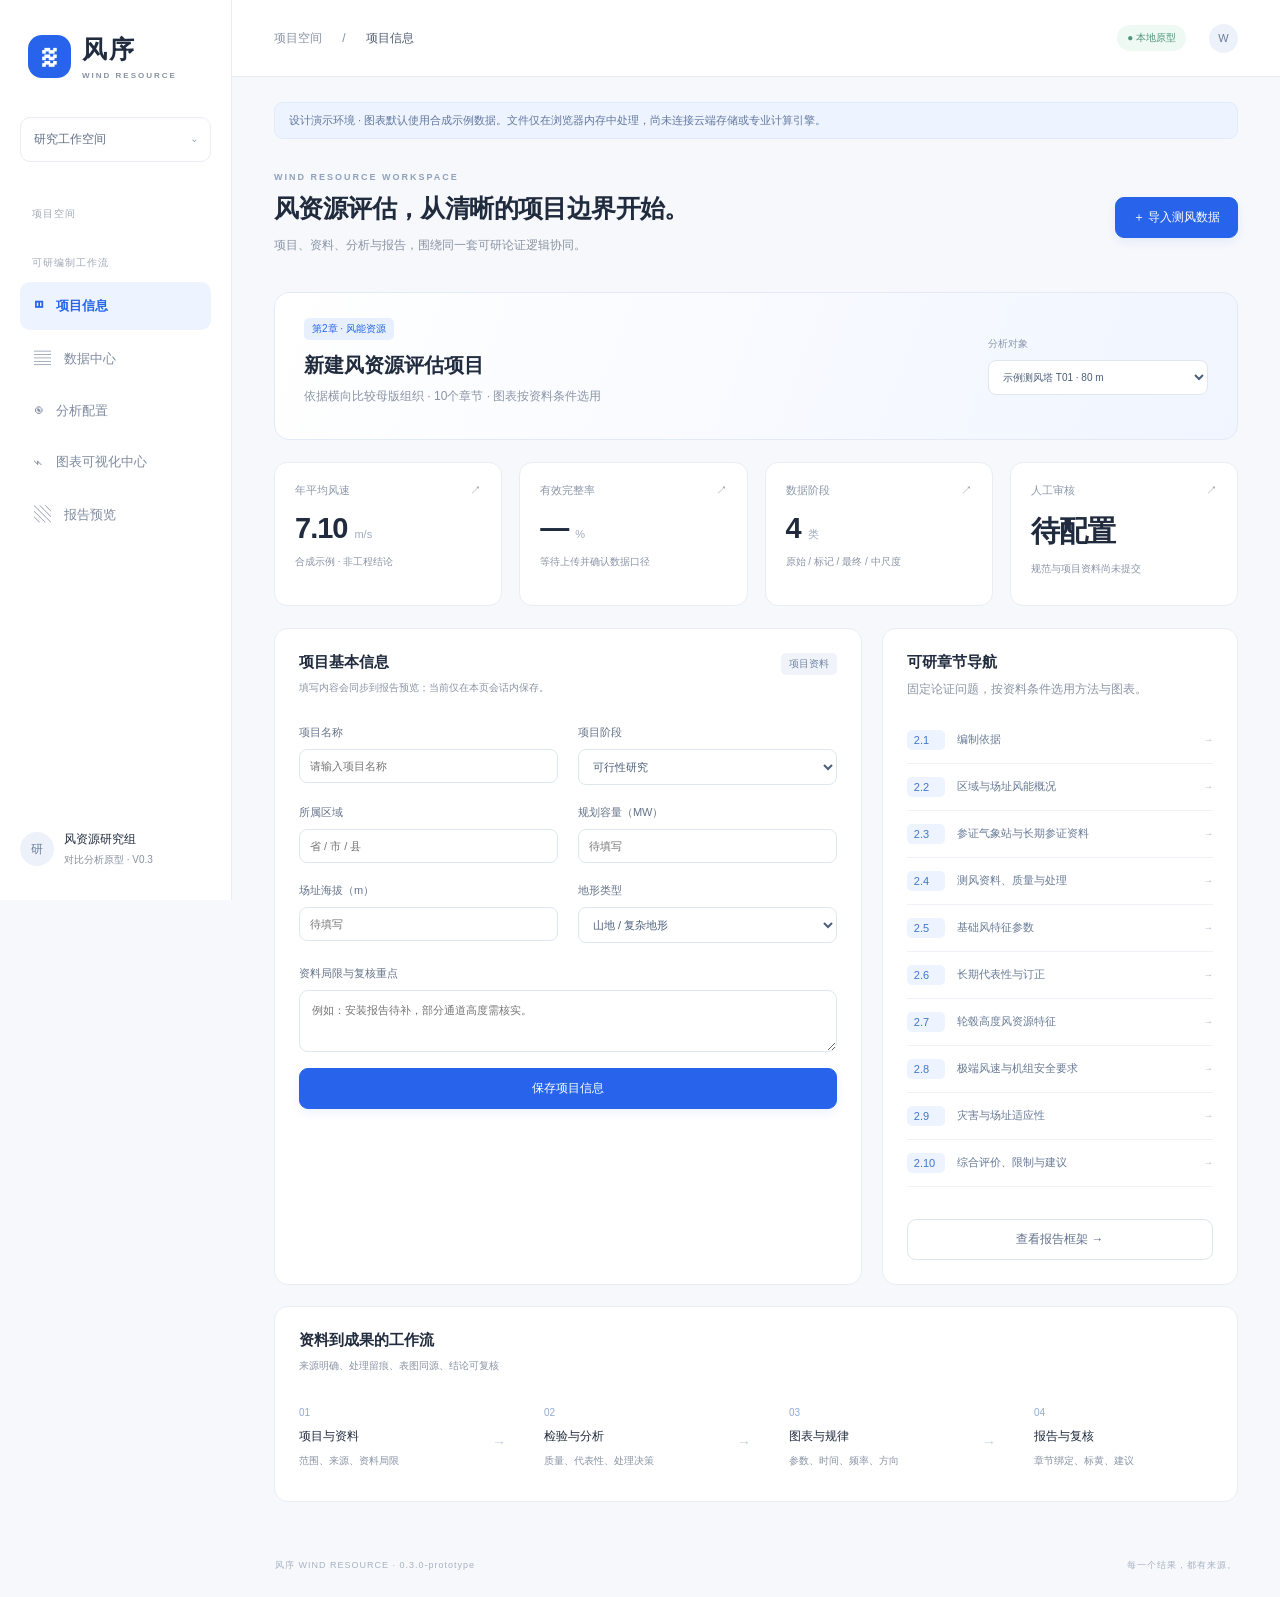
==== commit f6230def: "feat: compose feasibility review charts with stage toggles and multiheight tables" ====
--- a/gui/index.html
+++ b/gui/index.html
@@ -1,10 +1,10 @@
 <!doctype html><html lang="zh-CN"><head><meta charset="UTF-8"><meta name="viewport" content="width=device-width,initial-scale=1"><title>风序 · 风资源分析工作台 V0.2</title><link rel="stylesheet" href="style.css"></head><body>
-<aside><a class="brand" href="#overview"><span class="logo">≋</span><div>风序 <small>WIND RESOURCE</small></div></a><div class="workspace">研究工作空间 <span>⌄</span></div><div class="navlabel">项目空间</div><nav><div class="navlabel">可研编制工作流</div><button data-page="overview" class="active">◫ <span>项目信息</span></button><button data-page="data">▤ <span>数据中心</span></button><button data-page="analysis">◉ <span>分析配置</span></button><button data-page="charts">⌁ <span>图表可视化中心</span></button><button data-page="report">▧ <span>报告预览</span></button></nav><div class="asidebottom"><span class="avatar">研</span><div>风资源研究组<small>模板驱动原型 · V0.2</small></div></div></aside>
+<aside><a class="brand" href="#overview"><span class="logo">≋</span><div>风序 <small>WIND RESOURCE</small></div></a><div class="workspace">研究工作空间 <span>⌄</span></div><div class="navlabel">项目空间</div><nav><div class="navlabel">可研编制工作流</div><button data-page="overview" class="active">◫ <span>项目信息</span></button><button data-page="data">▤ <span>数据中心</span></button><button data-page="analysis">◉ <span>分析配置</span></button><button data-page="charts">⌁ <span>图表可视化中心</span></button><button data-page="report">▧ <span>报告预览</span></button></nav><div class="asidebottom"><span class="avatar">研</span><div>风资源研究组<small>对比分析原型 · V0.3</small></div></div></aside>
 <div class="shell"><header><div>项目空间 <span class="muted">/</span> <b id="breadcrumb">项目信息</b></div><div class="headerRight"><span class="pill">● 本地原型</span><span class="avatar small">W</span></div></header><main><div class="notice">设计演示环境 · 图表默认使用合成示例数据。文件仅在浏览器内存中处理，尚未连接云端存储或专业计算引擎。</div><section class="projectline"><div><div class="eyebrow">WIND RESOURCE WORKSPACE</div><h1 id="pageTitle">让每一份风数据，成为可靠的决策。</h1><p id="pageDesc">从数据到图表，再到可研报告，在一个工作空间内完成。</p></div><button class="primary" id="topAction">＋ 导入测风数据</button></section>
 <section id="overview" class="page active"><div class="projectcard"><div><span class="tag">第2章 · 风能资源</span><h2 id="projectNameDisplay">新建风资源评估项目</h2><p>依据横向比较母版组织 · 10个章节 · 图表按资料条件选用</p></div><div class="projectmeta">分析对象<select id="mast"><option>示例测风塔 T01 · 80 m</option><option>示例测风塔 T02 · 90 m</option><option>示例轮毂高度 · 125 m</option></select></div></div><div class="metrics" id="metrics"></div><div class="twocol"><article class="card"><div class="cardhead"><div><h3>项目基本信息</h3><p>填写内容会同步到报告预览；当前仅在本页会话内保存。</p></div><span class="tag soft">项目资料</span></div><form id="projectForm"><div class="formgrid"><label>项目名称<input id="projectName" placeholder="请输入项目名称" maxlength="100" required></label><label>项目阶段<select id="projectStage"><option>可行性研究</option><option>预可行性研究</option><option>可研复核</option><option>投标方案</option></select></label><label>所属区域<input id="region" placeholder="省 / 市 / 县" maxlength="100"></label><label>规划容量（MW）<input id="capacity" type="number" min="0.1" step="0.1" placeholder="待填写"></label><label>场址海拔（m）<input id="elevation" type="number" min="-500" max="9000" placeholder="待填写"></label><label>地形类型<select id="terrain"><option>山地 / 复杂地形</option><option>丘陵</option><option>平原 / 简单地形</option><option>待确认</option></select></label></div><label>资料局限与复核重点<textarea id="projectNotes" rows="3" maxlength="1000" placeholder="例如：安装报告待补，部分通道高度需核实。"></textarea></label><button class="primary wide" type="submit">保存项目信息</button></form></article><article class="card"><h3>可研章节导航</h3><p>固定论证问题，按资料条件选用方法与图表。</p><div id="templateMap" class="templateMap"></div><button class="outline wide" data-go="report">查看报告框架 →</button></article></div><article class="card"><div class="cardhead"><div><h3>资料到成果的工作流</h3><p>来源明确、处理留痕、表图同源、结论可复核</p></div></div><div class="pipeline"><div><em>01</em><b>项目与资料</b><p>范围、来源、资料局限</p></div><span>→</span><div><em>02</em><b>检验与分析</b><p>质量、代表性、处理决策</p></div><span>→</span><div><em>03</em><b>图表与规律</b><p>参数、时间、频率、方向</p></div><span>→</span><div><em>04</em><b>报告与复核</b><p>章节绑定、标黄、建议</p></div></div></article></section>
 <section id="data" class="page"><div class="fourgrid" id="slots"></div><article class="card"><div class="cardhead"><div><h3>本地数据预检</h3><p>CSV / TXT 预览与字段映射；本原型不解析 Excel，生产版计划支持 XLSX。</p></div><button class="textbtn" id="sampleDownload">下载 CSV 示例 ↓</button></div><div class="formgrid"><label>数据阶段<select id="stage"><option value="raw">原始测风数据</option><option value="qc">删除标记数据</option><option value="final">最终轮毂代表年</option><option value="mesoscale">中尺度数据</option></select></label><label>选择文件<input type="file" id="file" accept=".csv,.txt,.xlsx,.xls"></label><label>文件时间口径<select id="timezone"><option value="8">北京时间 UTC+08:00</option><option value="0">UTC</option></select></label><label>采样步长（分钟）<input type="number" id="interval" min="1" value="10"></label></div><div id="fileStatus" class="empty">尚未选择文件。支持逗号、制表符或分号分隔的 UTF-8 文本。</div><div id="mapping" hidden><div class="formgrid"><label>时间列<select id="timecol"></select></label><label>风速列（m/s）<select id="speedcol"></select></label><label>方向列（°，可选）<select id="dircol"></select></label><label>质量列（可选；0/valid 为有效）<select id="qccol"></select></label></div><button id="inspect" class="primary">运行本地预检</button><div id="preview" class="tablewrap"></div></div></article><article id="preflight" class="card" hidden></article></section>
 <section id="analysis" class="page"><div class="twocol"><article class="card"><div class="cardhead"><div><h3>分析参数</h3><p>先确定数据阶段，再确定统计口径。</p></div><span class="tag soft">配置草稿</span></div><form id="configForm"><div class="formgrid"><label>测风年开始<input type="date" id="start" value="2024-01-01" required></label><label>测风年结束（不含）<input type="date" id="end" value="2025-01-01" required></label><label>目标轮毂高度（m）<input type="number" id="height" value="125" min="1" max="500" required></label><label>风向扇区<select id="sectors"><option>16</option><option>12</option><option>8</option></select></label></div><label class="fieldtitle">长序列回溯窗口</label><div class="segments" id="windows"><button type="button" data-years="10">近 10 年</button><button type="button" data-years="20" class="selected">近 20 年</button><button type="button" data-years="30">近 30 年</button></div><div id="windowPreview" class="hint"></div><label class="fieldtitle">参数计算与来源配置（草稿）</label><div class="formgrid"><label>密度资料来源<select id="densityMethod"><option value="measured">塔实测温压</option><option value="station">气象站推算</option><option value="mesoscale">中尺度资料</option><option value="pending">资料待补</option></select></label><label>切变取用依据<select id="shearMethod"><option value="paired">同期多高度拟合</option><option value="borrowed">借用塔切变（待核验）</option><option value="pending">资料待补</option></select></label><label>长期相关性分组<select id="correlationMode"><option value="overall">总体相关</option><option value="sectors">总体＋分扇区相关</option></select></label><label>规范状态<input value="待提供并审核；专业判级未启用" readonly></label></div><label class="fieldtitle">数据处理路径</label><label class="radio"><input type="radio" name="path" value="final" checked> 使用已订正、已外推的最终数据 <small>跳过订正与外推</small></label><label class="radio"><input type="radio" name="path" value="raw"> 从测风数据建立处理流程 <small>引擎待实现</small></label><div class="hint warning">专业方法状态：待规范审核。密度、切变、Weibull、湍流、相关性等可浏览合成图形方案；真实文件的专业计算尚未接入。</div><button class="primary wide" type="submit">保存配置并进入图表中心 →</button></form></article><article class="card"><h3>本次分析的输出与规范状态</h3><div class="outputlist"><div><b>01 · 数据质量</b><p>完整率、有效率、删除与插补统计</p></div><div><b>02 · 风况特征</b><p>月变化、日变化、频率与玫瑰图</p></div><div><b>03 · 长序列分析</b><p>同期对齐、16扇区相关与年际变化</p></div><div><b>04 · 报告草稿</b><p>绑定第2章，保留待补字段与来源</p></div></div><div class="hint">窗口默认以测风年结束日期为锚点，向前回溯日历年。数据不足时需披露实际覆盖，不能将短序列标为完整30年。</div><button class="outline wide" id="configDownload">下载配置 JSON ↓</button></article></div></section>
-<section id="charts" class="page"><div class="vizSummary"><div><span class="eyebrow">VISUAL ANALYSIS LIBRARY</span><h2>风参数图谱</h2><p>从基础参数到轮毂成果，按可研论证主线组织。</p></div><div><span class="tag">13类图表</span> <span class="tag soft">可导出 SVG / CSV</span></div></div><div class="vizlayout"><article class="card chartcatalog"><div class="cataloghead"><h3>图表目录</h3><input id="chartSearch" type="search" placeholder="搜索参数或图表…" aria-label="搜索图表"></div><div id="chartTabs"></div></article><div class="vizmain"><article class="card"><div class="vizfilters"><label>数据来源<select id="chartSource"><option value="example">合成示例 · 浏览图形方案</option><option value="imported">真实导入 · 当前文件</option></select></label><label>数据阶段<select id="vizStage"><option value="raw">原始测风数据</option><option value="qc">删除标记数据</option><option value="final">最终轮毂代表年</option><option value="mesoscale">中尺度数据</option></select></label><label>显示对象<select id="vizObject"><option value="T01">示例 T01 · 80 m</option><option value="T02">示例 T02 · 90 m</option><option value="hub">示例轮毂 · 125 m</option></select></label></div><div id="contextHint" class="contextnote"></div><div class="cardhead"><div><div id="chapterBinding" class="eyebrow"></div><h3 id="chartTitle"></h3><p id="chartSubtitle"></p></div><span class="tag soft" id="sourceBadge">合成示例</span></div><div id="sectorFilter" hidden><label>相关性分组（示例）<select id="corrSector"><option value="all">总体</option><option value="0">N</option><option value="4">E</option><option value="8">S</option><option value="12">W</option></select></label></div><div id="chartStats" class="chartStats"></div><div id="mainChart" class="chart large"></div><div id="chartNote" class="hint"></div><div class="charttoolbar"><button class="outline" id="svgDownload">下载图形 SVG ↓</button><button class="outline" id="csvDownload">下载当前结果 CSV ↓</button><button class="textbtn" id="toggleTable" aria-expanded="true">收起数据表</button></div><div id="chartTable" class="tablewrap"></div></article><article class="card"><h3>资料要求与报告位置</h3><div id="requirements"></div><button class="outline" id="jumpReport">查看对应报告章节 →</button></article></div></div></section>
+<section id="charts" class="page"><div class="vizSummary"><div><span class="eyebrow">VISUAL ANALYSIS LIBRARY</span><h2>风参数图谱</h2><p>从基础参数到轮毂成果，按可研论证主线组织。</p></div><div><span class="tag">按可研顺序组织</span> <span class="tag soft">可导出 SVG / CSV</span></div></div><div class="vizlayout"><article class="card chartcatalog"><div class="cataloghead"><h3>图表目录</h3><input id="chartSearch" type="search" placeholder="搜索参数或图表…" aria-label="搜索图表"></div><div id="chartTabs"></div></article><div class="vizmain"><article class="card"><div class="vizfilters"><label>数据来源<select id="chartSource"><option value="example">合成示例 · 浏览图形方案</option><option value="imported">真实导入 · 当前文件</option></select></label><label>数据阶段<select id="vizStage"><option value="raw">原始测风数据</option><option value="qc">删除标记数据</option><option value="final">最终轮毂代表年</option><option value="mesoscale">中尺度数据</option></select></label><label>显示对象<select id="vizObject"><option value="T01">示例 T01 · 80 m</option><option value="T02">示例 T02 · 90 m</option><option value="hub">示例轮毂 · 125 m</option></select></label></div><div id="contextHint" class="contextnote"></div><div class="cardhead"><div><div id="chapterBinding" class="eyebrow"></div><h3 id="chartTitle"></h3><p id="chartSubtitle"></p></div><span class="tag soft" id="sourceBadge">合成示例</span></div><div id="sectorFilter" hidden><label>相关性分组（示例）<select id="corrSector"><option value="all">总体</option><option value="0">N</option><option value="4">E</option><option value="8">S</option><option value="12">W</option></select></label></div><div id="chartStats" class="chartStats"></div><div id="mainChart" class="chart large"></div><div id="chartNote" class="hint"></div><div class="charttoolbar"><button class="outline" id="svgDownload">下载图形 SVG ↓</button><button class="outline" id="csvDownload">下载当前结果 CSV ↓</button><button class="textbtn" id="toggleTable" aria-expanded="true">收起数据表</button></div><div id="chartTable" class="tablewrap"></div></article><article class="card"><h3>资料要求与报告位置</h3><div id="requirements"></div><button class="outline" id="jumpReport">查看对应报告章节 →</button></article></div></div></section>
 <section id="report" class="page"><div class="reportintro hint">模板 V0.2：依据 → 背景 → 测风与质量 → 基础参数 → 长期代表性 → 轮毂成果 → 极值 → 灾害 → 评价。黄色为待补项；专业图形示例不进入正式结论。</div><div class="reporttoolbar"><span class="tag amber">未审草稿 · HTML原型</span><button class="primary" id="reportDownload">下载报告预览 HTML ↓</button></div><div class="reportlayout"><article class="card chapters"><h3>第2章 · 风能资源</h3><div id="chapterList"></div></article><article class="paper"><div class="paperbrand">风资源可行性研究 · 设计预览</div><h2 id="chapterTitle"></h2><div id="chapterBody"></div><footer>标准模板 V0.2 <span>草稿 / 待人工复核</span></footer></article></div></section>
 
-</main><footer class="appfooter">风序 WIND RESOURCE <span>每一个结果，都有来源。</span></footer></div><div id="toast" role="status"></div><script src="app.js"></script></body></html>
+</main><footer class="appfooter">风序 WIND RESOURCE <span>每一个结果，都有来源。</span></footer></div><div id="toast" role="status"></div><script src="app.js"></script><script src="viz-v03.js"></script></body></html>
--- a/gui/style.css
+++ b/gui/style.css
@@ -1,3 +1,5 @@
 :root{--blue:#2764eb;--ink:#202b3e;--muted:#8791a1;--line:#e9edf3;--bg:#f6f8fb}*{box-sizing:border-box}body{margin:0;color:var(--ink);background:var(--bg);font-family:-apple-system,BlinkMacSystemFont,"Segoe UI","PingFang SC","Microsoft YaHei",sans-serif;font-size:14px}button,input,select{font:inherit}button,a,input,select{outline-offset:4px}button{cursor:pointer;transition:.18s}button:hover{filter:brightness(.96)}a{color:inherit;text-decoration:none}aside{width:232px;position:fixed;inset:0 auto 0 0;background:white;border-right:1px solid var(--line);padding:33px 20px;display:flex;flex-direction:column}.brand{display:flex;align-items:center;gap:11px;padding:0 8px;font-size:25px;font-weight:700;letter-spacing:2px}.logo{display:grid;place-items:center;width:43px;height:43px;border-radius:14px;background:var(--blue);color:white;font-size:35px}.brand small{display:block;font-size:8px;letter-spacing:2px;color:#8993a3;margin-top:5px}.workspace{margin:37px 0 22px;padding:13px;border:1px solid var(--line);border-radius:10px;font-size:12px;color:#627086}.workspace span{float:right}.navlabel{text-transform:uppercase;color:#a1a9b5;font-size:10px;margin:23px 12px 12px;letter-spacing:1px}nav button{border:0;background:none;color:#7e8a9f;width:100%;text-align:left;padding:14px;border-radius:10px;margin:3px 0;display:flex;gap:13px;align-items:center;font-size:17px}nav button span{font-size:13px}nav button.active{color:var(--blue);background:#edf3ff;font-weight:600}nav i{font-size:10px;font-style:normal;margin-left:auto;background:#e5ecf8;padding:2px 6px;border-radius:4px}.asidebottom{margin-top:auto;display:flex;gap:10px;align-items:center;font-size:12px}.asidebottom small{display:block;color:var(--muted);font-size:10px;margin-top:5px}.avatar{display:grid;place-items:center;background:#edf1f9;color:#6a7c9b;border-radius:50%;width:34px;height:34px}.avatar.small{width:29px;height:29px;font-size:11px}.shell{margin-left:232px}header{height:77px;background:#fff;border-bottom:1px solid var(--line);padding:0 42px;display:flex;align-items:center;justify-content:space-between;font-size:12px;color:#8892a3}header b{color:#4f5c70;font-weight:500}header .muted{margin:0 17px}.headerRight{display:flex;align-items:center;gap:23px}.pill{font-size:10px;color:#51937b;background:#eef9f4;padding:6px 10px;border-radius:20px}main{max-width:1510px;margin:auto;padding:25px 42px 20px}.notice{background:#edf3ff;color:#61779e;border:1px solid #e1eafd;padding:10px 14px;border-radius:9px;font-size:11px}.projectline{display:flex;justify-content:space-between;align-items:center;margin:33px 0 28px;gap:16px}.eyebrow{font-size:9px;letter-spacing:2px;color:#90a1bd;font-weight:600}h1{font-size:26px;letter-spacing:-.6px;font-weight:650;margin:10px 0}p{line-height:1.8;color:#8a94a5;font-size:12px;margin:7px 0}h2{font-size:20px;font-weight:600}h3{font-size:15px;font-weight:600;margin:0 0 7px}.primary,.outline{border-radius:9px;padding:11px 17px;font-size:12px;white-space:nowrap}.primary{background:var(--blue);color:white;border:1px solid var(--blue);box-shadow:0 4px 10px #2764eb15}.outline{background:white;color:#62718a;border:1px solid #dee5ef}.textbtn{background:none;border:0;color:var(--blue);font-size:11px}.wide{width:100%;margin-top:16px}.page{display:none}.page.active{display:block}.projectcard{display:flex;align-items:center;justify-content:space-between;gap:20px;background:linear-gradient(110deg,#fff,#f0f5ff);border:1px solid #e4eaf5;border-radius:15px;padding:25px 29px}.projectcard h2{margin:12px 0 5px}.dot{margin:0 10px;color:#bec7d4}.tag{font-size:10px;border-radius:5px;padding:4px 8px;background:#e8f0ff;color:var(--blue);font-weight:400;display:inline-block}.tag.soft{color:#7184a3;background:#f0f4fa;margin-left:7px}.tag.amber{background:#fff5dc;color:#b48b2a}.projectmeta{color:#8c99ab;font-size:10px;min-width:220px}.projectmeta select{margin-top:9px}.metrics{display:grid;grid-template-columns:repeat(4,1fr);gap:17px;margin:22px 0}.metric{background:#fff;padding:20px;border:1px solid var(--line);border-radius:13px}.metriclabel{color:#8d98aa;font-size:11px;display:flex;justify-content:space-between}.metric strong{font-size:29px;letter-spacing:-1px;font-weight:600;display:inline-block;margin-top:14px}.metric strong small{font-size:11px;color:#a0aabd;font-weight:400;margin-left:7px;letter-spacing:0}.metric p{font-size:10px;margin-top:8px}.twocol{display:grid;grid-template-columns:1.65fr 1fr;gap:20px}.card{background:white;border:1px solid var(--line);border-radius:14px;padding:24px;margin-bottom:21px;min-width:0}.cardhead{display:flex;justify-content:space-between;align-items:flex-start;gap:15px}.cardhead p{font-size:10px;margin:5px 0}.chart{width:100%;margin:14px 0 0}.chart svg{width:100%;height:auto;display:block}.legend{font-size:10px;color:#8694ab;display:flex;gap:8px;align-items:center}.bluepoint{width:6px;height:6px;background:var(--blue);border-radius:50%}.legendnote{margin-left:auto;font-size:9px;color:#aab3c0}.checklist>div{display:flex;gap:13px;margin:24px 0}.checklist b{font-size:12px;font-weight:500}.checklist p{font-size:10px}.step{border-radius:50%;width:27px;height:27px;display:grid;place-items:center;background:#f1f5fc;color:#899aba;font-size:11px;flex-shrink:0}.pipeline{display:flex;align-items:center;justify-content:space-between;margin-top:27px;gap:14px}.pipeline div{flex:1}.pipeline em{font-size:10px;color:#91a9d3;font-style:normal;display:block;margin-bottom:9px}.pipeline b{font-size:12px;font-weight:500}.pipeline p{font-size:10px}.pipeline>span{color:#c4cddd;margin-right:24px}.fourgrid{display:grid;grid-template-columns:repeat(4,1fr);gap:16px}.slot{background:white;border:1px dashed #cbd7eb;border-radius:13px;padding:20px;margin-bottom:20px}.slot .fileicon{font-size:23px;color:#8fa8d5}.slot h3{font-size:12px;margin:15px 0 8px}.slot p{font-size:10px;overflow-wrap:anywhere}.formgrid{display:grid;grid-template-columns:1fr 1fr;gap:20px;margin:23px 0}label{color:#657389;font-size:11px;display:block}input,select{display:block;width:100%;padding:10px;border:1px solid #e0e6ef;border-radius:8px;background:#fff;color:#4c5f7a;margin-top:9px;min-width:0}input[type=file]{font-size:10px;padding:8px}.fieldtitle{margin:24px 0 11px}.segments{display:flex;gap:6px;background:#edf1f7;padding:4px;border-radius:10px;width:fit-content}.segments button{border:0;padding:9px 17px;border-radius:7px;background:transparent;color:#8190a7;font-size:12px}.segments .selected{background:white;color:#2764eb;box-shadow:0 1px 4px #22335510}.hint{font-size:11px;line-height:1.9;background:#f4f7fc;color:#7c8da7;padding:14px;border-radius:9px;margin:17px 0}.hint.warning{background:#fffaed;color:#a38950}.radio{display:flex;align-items:center;gap:10px;padding:13px;border:1px solid var(--line);border-radius:8px;margin:10px 0;flex-wrap:wrap}.radio input{width:auto;margin:0}.radio small{font-size:10px;color:#9ca8ba;margin-left:auto}.outputlist>div{padding:22px 0;border-bottom:1px solid var(--line)}.outputlist b{font-size:12px;font-weight:500}.outputlist p{font-size:11px}.empty{background:#f8fafd;padding:30px;text-align:center;border-radius:9px;font-size:12px;color:#98a5b8}.tablewrap{overflow:auto;margin-top:20px}table{border-collapse:collapse;width:100%;font-size:11px;white-space:nowrap}th{text-align:left;background:#f7f9fc;color:#7c8da6;font-weight:500}td,th{padding:12px;border-bottom:1px solid var(--line)}.charttoolbar,.reporttoolbar{display:flex;justify-content:space-between;align-items:center;gap:15px;margin-bottom:20px}.large{max-width:1000px;margin:25px auto}.reportlayout{display:grid;grid-template-columns:240px 1fr;gap:25px}.chapters{padding:23px 15px;height:fit-content}.chapters h3{padding:0 10px}.chapters button{width:100%;text-align:left;border:0;background:none;color:#8090a7;padding:13px 10px;font-size:11px;border-radius:7px;margin:4px 0}.chapters button.selected{background:#edf3ff;color:var(--blue)}.paper{background:white;box-shadow:0 5px 25px #28385606;border:1px solid #e9edf4;padding:45px 55px;min-height:650px;position:relative;border-radius:3px;margin-bottom:22px}.paperbrand{border-bottom:1px solid #d9e1ed;padding-bottom:15px;color:#99a4b5;font-size:10px;letter-spacing:2px}.paper h2{text-align:center;font-size:23px;margin:35px 0}.paper p{color:#657389;line-height:2.2;font-size:12px}.paper mark{background:#fff0a6;padding:3px 5px;color:#907634}.paper footer{border-top:1px solid #e4e9f0;font-size:10px;color:#9ca6b6;margin-top:60px;padding-top:13px;display:flex;justify-content:space-between}.templatefacts{display:flex;justify-content:space-around;margin:35px 0}.templatefacts b{font-size:30px;font-weight:500;color:#5b79aa}.templatefacts small{display:block;font-size:10px;color:#a0aabc;margin-top:12px;font-weight:400}.appfooter{padding:16px 43px 25px;color:#a8b2c2;font-size:9px;letter-spacing:1px;display:flex;justify-content:space-between}.muted{color:var(--muted)}#toast{position:fixed;bottom:28px;left:55%;transform:translateX(-50%);background:#253650;color:white;padding:13px 22px;border-radius:10px;font-size:12px;display:none;box-shadow:0 4px 25px #26395630;z-index:10}.error{color:#b86657}.success{color:#47957f}@media(min-width:1600px){main{padding-top:35px}.chart{margin-top:25px}}@media(max-width:1100px){aside{width:190px;padding:25px 12px}.shell{margin-left:190px}main{padding:22px}.twocol{grid-template-columns:1fr}.metrics{gap:10px}.metric{padding:15px}.fourgrid{grid-template-columns:1fr 1fr}h1{font-size:22px}.reportlayout{grid-template-columns:190px 1fr}.paper{padding:25px}}@media(max-width:720px){aside{position:static;width:100%;padding:16px;border-right:0}.brand{font-size:20px}.workspace,.navlabel,.asidebottom{display:none}nav{display:flex;overflow:auto;margin-top:15px}nav button{width:auto;flex-shrink:0;padding:10px}nav button span{font-size:11px}nav i{display:none}.shell{margin:0}header{padding:0 20px;height:55px}main{padding:16px}.projectline,.projectcard{align-items:flex-start;flex-direction:column}.projectline{margin:25px 0}.projectmeta{width:100%}.metrics{grid-template-columns:1fr 1fr}.fourgrid{grid-template-columns:1fr 1fr;gap:10px}.slot{padding:15px}.formgrid{grid-template-columns:1fr}.pipeline{flex-wrap:wrap}.pipeline div{flex:0 0 42%}.pipeline>span{display:none}.charttoolbar{align-items:flex-start;flex-direction:column}.segments button{padding:9px 12px}.reportlayout{grid-template-columns:1fr}.chapters{display:flex;flex-wrap:wrap}.chapters h3{width:100%}.chapters button{width:48%}.paper{padding:24px;min-height:500px}.legendnote{display:none}.card{padding:20px}.notice{line-height:1.8}.appfooter{padding:15px}.reporttoolbar{flex-wrap:wrap}}@media print{aside,header,.notice,.projectline,.appfooter,.reporttoolbar,.chapters,#toast{display:none}.shell{margin:0}.reportlayout{display:block}.paper{box-shadow:none;border:0}}
 /* V0.2 template-driven workspace */
 textarea{display:block;width:100%;resize:vertical;border:1px solid #e0e6ef;border-radius:9px;padding:12px;margin-top:9px;font:inherit;color:#4c5f7a}button:disabled{opacity:.45;cursor:not-allowed}.templateMap{margin:16px 0}.templateMap button{border:0;border-bottom:1px solid #eef2f7;background:none;display:flex;align-items:center;width:100%;padding:13px 0;text-align:left;font-size:11px;color:#687b96;gap:12px}.templateMap button span{color:#3e76cf;background:#edf4ff;padding:4px 7px;border-radius:5px;min-width:38px}.templateMap button small{margin-left:auto;color:#a1b0c6}.vizSummary{display:flex;align-items:center;justify-content:space-between;padding:5px 0 25px}.vizSummary h2{margin:10px 0 6px;font-size:24px}.vizlayout{display:grid;grid-template-columns:222px minmax(0,1fr);gap:20px}.chartcatalog{padding:19px 13px;height:fit-content;position:sticky;top:18px}.cataloghead{padding:0 6px 12px}.cataloghead input{font-size:11px;padding:9px}.graphgroup{font-size:10px;letter-spacing:.5px;color:#a0aec1;padding:17px 10px 8px}#chartTabs button{border:0;background:none;display:flex;width:100%;align-items:center;justify-content:space-between;text-align:left;font-size:11px;padding:12px 10px;border-radius:8px;color:#7587a2;gap:5px;margin:3px 0}#chartTabs button small{font-size:9px;color:#a6b3c6}#chartTabs button.selected{background:#edf3ff;color:#2764eb;font-weight:600}.vizmain{min-width:0}.vizfilters{display:grid;grid-template-columns:1.2fr 1fr 1fr;gap:15px;border-bottom:1px solid #edf1f7;padding-bottom:20px;margin-bottom:15px}.contextnote{font-size:10px;line-height:1.8;color:#98a6ba;margin:12px 0 24px}.chartStats{display:grid;grid-template-columns:repeat(3,minmax(0,1fr));gap:12px;margin-top:22px}.chartStats div{padding:13px;background:#f7f9fd;border-radius:9px;overflow-wrap:anywhere}.chartStats span{display:block;font-size:9px;color:#98a7ba;margin-bottom:8px}.chartStats b{font-size:12px;color:#4b6489;font-weight:500}.vizmain .large{min-height:220px}.vizmain .charttoolbar{justify-content:flex-start;flex-wrap:wrap;margin:0}.requiregrid{display:grid;grid-template-columns:1.3fr 1fr;gap:28px;margin:20px 0}.requiregrid b{font-size:11px;font-weight:500}.requiregrid p{font-size:11px}.missing{text-align:center;padding:45px 20px}.missing>span{font-size:45px;color:#abbdd7}.missing h3{color:#6d82a1;margin:12px 0}.missing p{max-width:600px;margin:15px auto 25px}.reportGraphLinks{display:flex;gap:8px;flex-wrap:wrap}.reportGraphLink{background:#f2f6ff;color:#5c79a7;border:1px solid #e0e9f8;border-radius:8px;padding:9px 12px;font-size:10px}.reportintro{margin-top:0}#sectorFilter{max-width:220px;margin-top:18px}.vizmain #chapterBinding{margin-bottom:8px}#mainChart svg{max-height:450px}.projectline h1{font-size:25px}@media(min-width:1600px){.vizlayout{grid-template-columns:240px minmax(0,1fr)}}@media(max-width:1150px){.vizlayout{grid-template-columns:190px minmax(0,1fr)}.vizfilters{grid-template-columns:1fr 1fr}.vizfilters label:first-child{grid-column:1/-1}.chartStats{gap:7px}.chartStats b{font-size:10px}}@media(max-width:850px){.vizlayout{grid-template-columns:1fr}.chartcatalog{position:static}.graphgroup{width:100%;padding-top:12px}#chartTabs{display:flex;flex-wrap:wrap;gap:5px}#chartTabs button{width:auto;border:1px solid #edf1f7;padding:9px 11px}#chartTabs button small{display:none}.vizSummary{align-items:flex-start;gap:12px}.vizSummary>div:last-child{white-space:nowrap}}@media(max-width:500px){.vizfilters{grid-template-columns:1fr}.vizfilters label:first-child{grid-column:auto}.chartStats{grid-template-columns:1fr 1fr}.chartStats div:last-child{grid-column:1/-1}.requiregrid{grid-template-columns:1fr;gap:10px}.vizSummary{flex-direction:column}.vizmain .charttoolbar{align-items:stretch}.vizmain .charttoolbar button{width:100%}.projectline h1{font-size:22px}}
+/* V0.3 feasibility-review compositions */
+.v03two{display:grid;grid-template-columns:1.6fr 1fr;gap:22px}.v03two.wideleft{grid-template-columns:1.8fr 1fr}.v03block{margin:25px 0 30px;min-width:0}.v03block>h3{font-size:13px;margin:0 0 17px}.v03block svg,.v03two svg{width:100%;height:auto;display:block}.v03legend{display:flex;gap:20px;flex-wrap:wrap;margin:13px 0;font-size:10px;color:#6a7e9b}.v03legend span{display:flex;align-items:center;gap:7px}.v03legend i,.v03toggles i{width:9px;height:9px;display:inline-block;border-radius:3px}.v03toggles{display:flex;gap:14px;flex-wrap:wrap;margin:24px 0}.v03toggles label{display:flex;align-items:center;gap:7px;border:1px solid #e6edf6;border-radius:8px;padding:10px}.v03toggles input{width:auto;margin:0}.v03density{display:grid;grid-template-columns:1fr 210px;gap:18px;align-items:center}.formulaCard{position:static;width:auto;inset:auto;display:block;padding:22px;background:#f4f7fd;border:1px solid #e5ecf7;border-radius:12px;height:auto;min-width:0}.formulaCard p{font-size:10px}.equation{font-size:20px;margin:23px 0;color:#416da9;white-space:nowrap}.inlineFormula{margin:20px 0;font-size:12px}.v03controls{display:flex;gap:20px;flex-wrap:wrap;margin:20px 0}.v03controls label{min-width:170px}.v03fit{background:#eef4ff;padding:14px;border-radius:8px;font-size:12px;color:#4671ad;line-height:1.8}#v03Composition{margin-top:22px;min-width:0}#v03Composition>svg{width:100%;height:auto}#v03Composition .tablewrap{margin-top:12px}.v03two>.tablewrap{align-self:center}.vizmain{overflow:hidden}@media(max-width:1200px){.v03two,.v03two.wideleft,.v03density{grid-template-columns:1fr}.v03two svg{max-height:360px}.formulaCard{padding:17px}}@media(max-width:500px){.v03controls{flex-direction:column}.v03controls label{min-width:0}.v03toggles label{width:100%}.v03fit{font-size:10px}.inlineFormula{font-size:10px}}
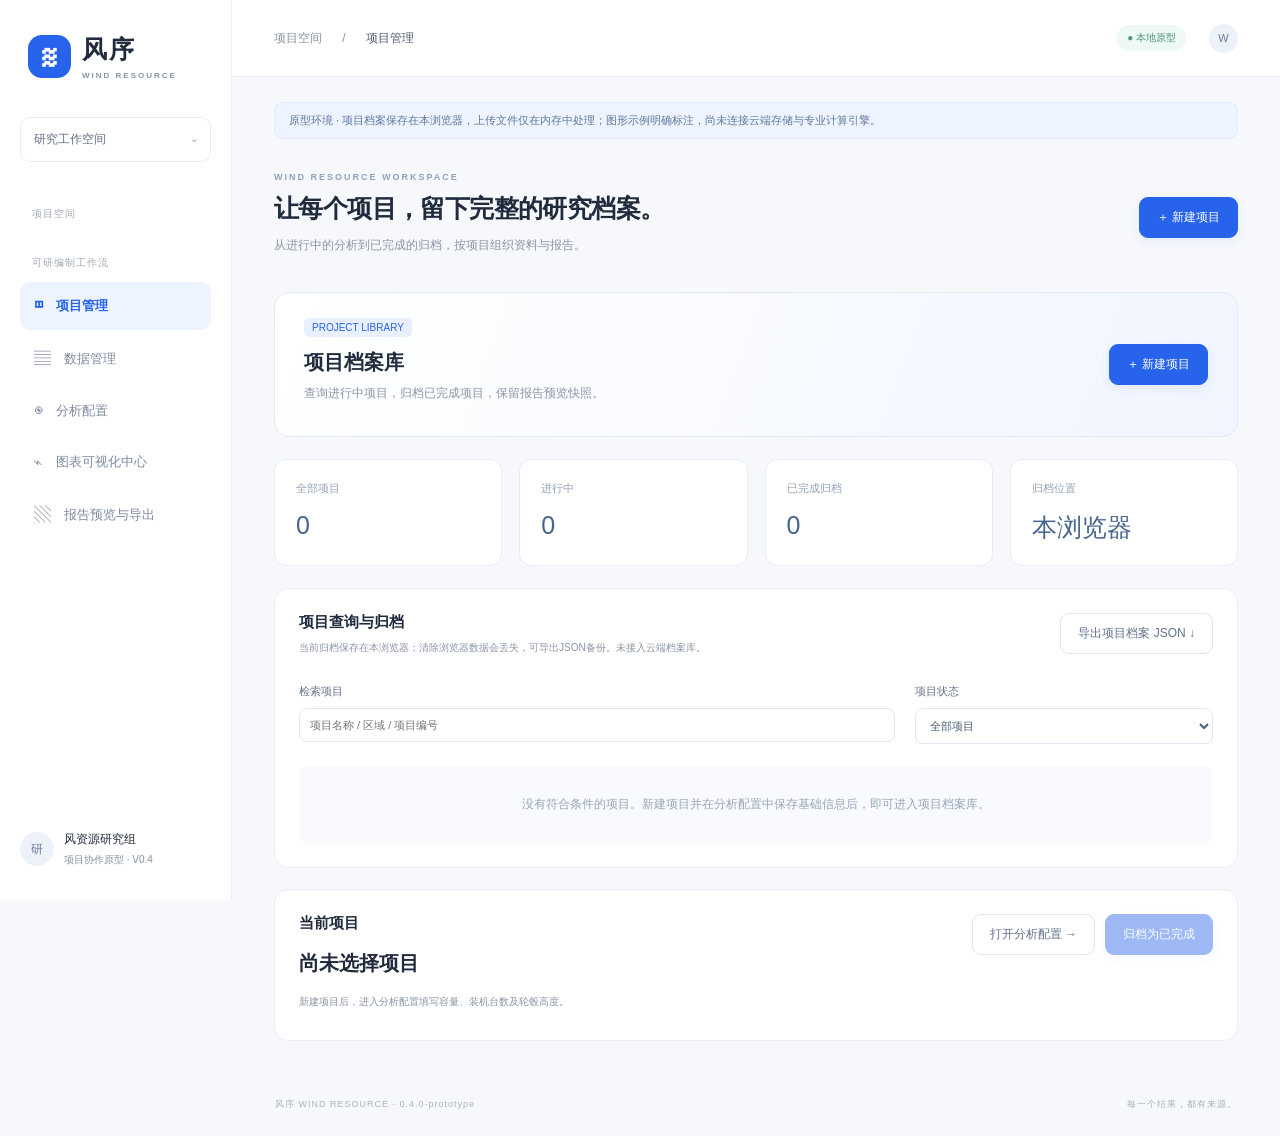
==== commit 04270413: "feat: organize project archives and A-D feasibility analysis boards" ====
--- a/gui/index.html
+++ b/gui/index.html
@@ -1,10 +1,10 @@
-<!doctype html><html lang="zh-CN"><head><meta charset="UTF-8"><meta name="viewport" content="width=device-width,initial-scale=1"><title>风序 · 风资源分析工作台 V0.2</title><link rel="stylesheet" href="style.css"></head><body>
-<aside><a class="brand" href="#overview"><span class="logo">≋</span><div>风序 <small>WIND RESOURCE</small></div></a><div class="workspace">研究工作空间 <span>⌄</span></div><div class="navlabel">项目空间</div><nav><div class="navlabel">可研编制工作流</div><button data-page="overview" class="active">◫ <span>项目信息</span></button><button data-page="data">▤ <span>数据中心</span></button><button data-page="analysis">◉ <span>分析配置</span></button><button data-page="charts">⌁ <span>图表可视化中心</span></button><button data-page="report">▧ <span>报告预览</span></button></nav><div class="asidebottom"><span class="avatar">研</span><div>风资源研究组<small>对比分析原型 · V0.3</small></div></div></aside>
-<div class="shell"><header><div>项目空间 <span class="muted">/</span> <b id="breadcrumb">项目信息</b></div><div class="headerRight"><span class="pill">● 本地原型</span><span class="avatar small">W</span></div></header><main><div class="notice">设计演示环境 · 图表默认使用合成示例数据。文件仅在浏览器内存中处理，尚未连接云端存储或专业计算引擎。</div><section class="projectline"><div><div class="eyebrow">WIND RESOURCE WORKSPACE</div><h1 id="pageTitle">让每一份风数据，成为可靠的决策。</h1><p id="pageDesc">从数据到图表，再到可研报告，在一个工作空间内完成。</p></div><button class="primary" id="topAction">＋ 导入测风数据</button></section>
-<section id="overview" class="page active"><div class="projectcard"><div><span class="tag">第2章 · 风能资源</span><h2 id="projectNameDisplay">新建风资源评估项目</h2><p>依据横向比较母版组织 · 10个章节 · 图表按资料条件选用</p></div><div class="projectmeta">分析对象<select id="mast"><option>示例测风塔 T01 · 80 m</option><option>示例测风塔 T02 · 90 m</option><option>示例轮毂高度 · 125 m</option></select></div></div><div class="metrics" id="metrics"></div><div class="twocol"><article class="card"><div class="cardhead"><div><h3>项目基本信息</h3><p>填写内容会同步到报告预览；当前仅在本页会话内保存。</p></div><span class="tag soft">项目资料</span></div><form id="projectForm"><div class="formgrid"><label>项目名称<input id="projectName" placeholder="请输入项目名称" maxlength="100" required></label><label>项目阶段<select id="projectStage"><option>可行性研究</option><option>预可行性研究</option><option>可研复核</option><option>投标方案</option></select></label><label>所属区域<input id="region" placeholder="省 / 市 / 县" maxlength="100"></label><label>规划容量（MW）<input id="capacity" type="number" min="0.1" step="0.1" placeholder="待填写"></label><label>场址海拔（m）<input id="elevation" type="number" min="-500" max="9000" placeholder="待填写"></label><label>地形类型<select id="terrain"><option>山地 / 复杂地形</option><option>丘陵</option><option>平原 / 简单地形</option><option>待确认</option></select></label></div><label>资料局限与复核重点<textarea id="projectNotes" rows="3" maxlength="1000" placeholder="例如：安装报告待补，部分通道高度需核实。"></textarea></label><button class="primary wide" type="submit">保存项目信息</button></form></article><article class="card"><h3>可研章节导航</h3><p>固定论证问题，按资料条件选用方法与图表。</p><div id="templateMap" class="templateMap"></div><button class="outline wide" data-go="report">查看报告框架 →</button></article></div><article class="card"><div class="cardhead"><div><h3>资料到成果的工作流</h3><p>来源明确、处理留痕、表图同源、结论可复核</p></div></div><div class="pipeline"><div><em>01</em><b>项目与资料</b><p>范围、来源、资料局限</p></div><span>→</span><div><em>02</em><b>检验与分析</b><p>质量、代表性、处理决策</p></div><span>→</span><div><em>03</em><b>图表与规律</b><p>参数、时间、频率、方向</p></div><span>→</span><div><em>04</em><b>报告与复核</b><p>章节绑定、标黄、建议</p></div></div></article></section>
-<section id="data" class="page"><div class="fourgrid" id="slots"></div><article class="card"><div class="cardhead"><div><h3>本地数据预检</h3><p>CSV / TXT 预览与字段映射；本原型不解析 Excel，生产版计划支持 XLSX。</p></div><button class="textbtn" id="sampleDownload">下载 CSV 示例 ↓</button></div><div class="formgrid"><label>数据阶段<select id="stage"><option value="raw">原始测风数据</option><option value="qc">删除标记数据</option><option value="final">最终轮毂代表年</option><option value="mesoscale">中尺度数据</option></select></label><label>选择文件<input type="file" id="file" accept=".csv,.txt,.xlsx,.xls"></label><label>文件时间口径<select id="timezone"><option value="8">北京时间 UTC+08:00</option><option value="0">UTC</option></select></label><label>采样步长（分钟）<input type="number" id="interval" min="1" value="10"></label></div><div id="fileStatus" class="empty">尚未选择文件。支持逗号、制表符或分号分隔的 UTF-8 文本。</div><div id="mapping" hidden><div class="formgrid"><label>时间列<select id="timecol"></select></label><label>风速列（m/s）<select id="speedcol"></select></label><label>方向列（°，可选）<select id="dircol"></select></label><label>质量列（可选；0/valid 为有效）<select id="qccol"></select></label></div><button id="inspect" class="primary">运行本地预检</button><div id="preview" class="tablewrap"></div></div></article><article id="preflight" class="card" hidden></article></section>
-<section id="analysis" class="page"><div class="twocol"><article class="card"><div class="cardhead"><div><h3>分析参数</h3><p>先确定数据阶段，再确定统计口径。</p></div><span class="tag soft">配置草稿</span></div><form id="configForm"><div class="formgrid"><label>测风年开始<input type="date" id="start" value="2024-01-01" required></label><label>测风年结束（不含）<input type="date" id="end" value="2025-01-01" required></label><label>目标轮毂高度（m）<input type="number" id="height" value="125" min="1" max="500" required></label><label>风向扇区<select id="sectors"><option>16</option><option>12</option><option>8</option></select></label></div><label class="fieldtitle">长序列回溯窗口</label><div class="segments" id="windows"><button type="button" data-years="10">近 10 年</button><button type="button" data-years="20" class="selected">近 20 年</button><button type="button" data-years="30">近 30 年</button></div><div id="windowPreview" class="hint"></div><label class="fieldtitle">参数计算与来源配置（草稿）</label><div class="formgrid"><label>密度资料来源<select id="densityMethod"><option value="measured">塔实测温压</option><option value="station">气象站推算</option><option value="mesoscale">中尺度资料</option><option value="pending">资料待补</option></select></label><label>切变取用依据<select id="shearMethod"><option value="paired">同期多高度拟合</option><option value="borrowed">借用塔切变（待核验）</option><option value="pending">资料待补</option></select></label><label>长期相关性分组<select id="correlationMode"><option value="overall">总体相关</option><option value="sectors">总体＋分扇区相关</option></select></label><label>规范状态<input value="待提供并审核；专业判级未启用" readonly></label></div><label class="fieldtitle">数据处理路径</label><label class="radio"><input type="radio" name="path" value="final" checked> 使用已订正、已外推的最终数据 <small>跳过订正与外推</small></label><label class="radio"><input type="radio" name="path" value="raw"> 从测风数据建立处理流程 <small>引擎待实现</small></label><div class="hint warning">专业方法状态：待规范审核。密度、切变、Weibull、湍流、相关性等可浏览合成图形方案；真实文件的专业计算尚未接入。</div><button class="primary wide" type="submit">保存配置并进入图表中心 →</button></form></article><article class="card"><h3>本次分析的输出与规范状态</h3><div class="outputlist"><div><b>01 · 数据质量</b><p>完整率、有效率、删除与插补统计</p></div><div><b>02 · 风况特征</b><p>月变化、日变化、频率与玫瑰图</p></div><div><b>03 · 长序列分析</b><p>同期对齐、16扇区相关与年际变化</p></div><div><b>04 · 报告草稿</b><p>绑定第2章，保留待补字段与来源</p></div></div><div class="hint">窗口默认以测风年结束日期为锚点，向前回溯日历年。数据不足时需披露实际覆盖，不能将短序列标为完整30年。</div><button class="outline wide" id="configDownload">下载配置 JSON ↓</button></article></div></section>
-<section id="charts" class="page"><div class="vizSummary"><div><span class="eyebrow">VISUAL ANALYSIS LIBRARY</span><h2>风参数图谱</h2><p>从基础参数到轮毂成果，按可研论证主线组织。</p></div><div><span class="tag">按可研顺序组织</span> <span class="tag soft">可导出 SVG / CSV</span></div></div><div class="vizlayout"><article class="card chartcatalog"><div class="cataloghead"><h3>图表目录</h3><input id="chartSearch" type="search" placeholder="搜索参数或图表…" aria-label="搜索图表"></div><div id="chartTabs"></div></article><div class="vizmain"><article class="card"><div class="vizfilters"><label>数据来源<select id="chartSource"><option value="example">合成示例 · 浏览图形方案</option><option value="imported">真实导入 · 当前文件</option></select></label><label>数据阶段<select id="vizStage"><option value="raw">原始测风数据</option><option value="qc">删除标记数据</option><option value="final">最终轮毂代表年</option><option value="mesoscale">中尺度数据</option></select></label><label>显示对象<select id="vizObject"><option value="T01">示例 T01 · 80 m</option><option value="T02">示例 T02 · 90 m</option><option value="hub">示例轮毂 · 125 m</option></select></label></div><div id="contextHint" class="contextnote"></div><div class="cardhead"><div><div id="chapterBinding" class="eyebrow"></div><h3 id="chartTitle"></h3><p id="chartSubtitle"></p></div><span class="tag soft" id="sourceBadge">合成示例</span></div><div id="sectorFilter" hidden><label>相关性分组（示例）<select id="corrSector"><option value="all">总体</option><option value="0">N</option><option value="4">E</option><option value="8">S</option><option value="12">W</option></select></label></div><div id="chartStats" class="chartStats"></div><div id="mainChart" class="chart large"></div><div id="chartNote" class="hint"></div><div class="charttoolbar"><button class="outline" id="svgDownload">下载图形 SVG ↓</button><button class="outline" id="csvDownload">下载当前结果 CSV ↓</button><button class="textbtn" id="toggleTable" aria-expanded="true">收起数据表</button></div><div id="chartTable" class="tablewrap"></div></article><article class="card"><h3>资料要求与报告位置</h3><div id="requirements"></div><button class="outline" id="jumpReport">查看对应报告章节 →</button></article></div></div></section>
-<section id="report" class="page"><div class="reportintro hint">模板 V0.2：依据 → 背景 → 测风与质量 → 基础参数 → 长期代表性 → 轮毂成果 → 极值 → 灾害 → 评价。黄色为待补项；专业图形示例不进入正式结论。</div><div class="reporttoolbar"><span class="tag amber">未审草稿 · HTML原型</span><button class="primary" id="reportDownload">下载报告预览 HTML ↓</button></div><div class="reportlayout"><article class="card chapters"><h3>第2章 · 风能资源</h3><div id="chapterList"></div></article><article class="paper"><div class="paperbrand">风资源可行性研究 · 设计预览</div><h2 id="chapterTitle"></h2><div id="chapterBody"></div><footer>标准模板 V0.2 <span>草稿 / 待人工复核</span></footer></article></div></section>
+<!doctype html><html lang="zh-CN"><head><meta charset="UTF-8"><meta name="viewport" content="width=device-width,initial-scale=1"><title>风序 · 风资源分析工作台 V0.4</title><link rel="stylesheet" href="style.css"></head><body>
+<aside><a class="brand" href="#overview"><span class="logo">≋</span><div>风序 <small>WIND RESOURCE</small></div></a><div class="workspace">研究工作空间 <span>⌄</span></div><div class="navlabel">项目空间</div><nav><div class="navlabel">可研编制工作流</div><button data-page="overview" class="active">◫ <span>项目管理</span></button><button data-page="data">▤ <span>数据管理</span></button><button data-page="analysis">◉ <span>分析配置</span></button><button data-page="charts">⌁ <span>图表可视化中心</span></button><button data-page="report">▧ <span>报告预览与导出</span></button></nav><div class="asidebottom"><span class="avatar">研</span><div>风资源研究组<small>项目协作原型 · V0.4</small></div></div></aside>
+<div class="shell"><header><div>项目空间 <span class="muted">/</span> <b id="breadcrumb">项目信息</b></div><div class="headerRight"><span class="pill">● 本地原型</span><span class="avatar small">W</span></div></header><main><div class="notice">原型环境 · 项目档案保存在本浏览器，上传文件仅在内存中处理；图形示例明确标注，尚未连接云端存储与专业计算引擎。</div><section class="projectline"><div><div class="eyebrow">WIND RESOURCE WORKSPACE</div><h1 id="pageTitle">让每一份风数据，成为可靠的决策。</h1><p id="pageDesc">从数据到图表，再到可研报告，在一个工作空间内完成。</p></div><button class="primary" id="topAction">＋ 导入测风数据</button></section>
+<section id="overview" class="page active"><div class="projectcard"><div><span class="tag">PROJECT LIBRARY</span><h2>项目档案库</h2><p>查询进行中项目，归档已完成项目，保留报告预览快照。</p></div><button class="primary" id="newProject">＋ 新建项目</button></div><div class="archiveCounts" id="archiveCounts"></div><article class="card"><div class="cardhead"><div><h3>项目查询与归档</h3><p>当前归档保存在本浏览器；清除浏览器数据会丢失，可导出JSON备份。未接入云端档案库。</p></div><button class="outline" id="archiveExport">导出项目档案 JSON ↓</button></div><div class="archiveFilters"><label>检索项目<input id="projectSearch" type="search" placeholder="项目名称 / 区域 / 项目编号"></label><label>项目状态<select id="projectStatus"><option value="all">全部项目</option><option value="draft">进行中</option><option value="completed">已完成归档</option></select></label></div><div id="projectArchiveList" class="tablewrap"></div></article><article class="card"><div class="cardhead"><div><h3>当前项目</h3><h2 id="projectNameDisplay">尚未选择项目</h2><p id="activeProjectNote">新建项目后，进入分析配置填写容量、装机台数及轮毂高度。</p></div><div class="projectActions"><button class="outline" data-go="analysis">打开分析配置 →</button><button class="outline" id="cloneProject" hidden>复制为新项目</button><button class="primary" id="completeProject">归档为已完成</button></div></div></article><div hidden><div id="metrics"></div><select id="mast"><option>示例测风塔 T01 · 80m</option></select><div id="templateMap"></div></div></section>
+<section id="data" class="page"><div class="fourgrid" id="slots"></div><article class="card"><div class="cardhead"><div><h3>本地数据预检</h3><p>CSV / TXT 预览与字段映射；本原型不解析 Excel，生产版计划支持 XLSX。</p></div><button class="textbtn" id="sampleDownload">下载 CSV 示例 ↓</button></div><div class="formgrid"><label>数据阶段<select id="stage"><option value="raw">原始测风数据</option><option value="qc">质控后测风数据</option><option value="final">订正外推到轮毂高度的数据</option><option value="mesoscale">中尺度数据</option></select></label><label>选择文件<input type="file" id="file" accept=".csv,.txt,.xlsx,.xls"></label><label>文件时间口径<select id="timezone"><option value="8">北京时间 UTC+08:00</option><option value="0">UTC</option></select></label><label>采样步长（分钟）<input type="number" id="interval" min="1" value="10"></label></div><div id="fileStatus" class="empty">尚未选择文件。支持逗号、制表符或分号分隔的 UTF-8 文本。</div><div id="mapping" hidden><div class="formgrid"><label>时间列<select id="timecol"></select></label><label>风速列（m/s）<select id="speedcol"></select></label><label>方向列（°，可选）<select id="dircol"></select></label><label>质量列（可选；0/valid 为有效）<select id="qccol"></select></label></div><button id="inspect" class="primary">运行本地预检</button><div id="preview" class="tablewrap"></div></div></article><article id="preflight" class="card" hidden></article></section>
+<section id="analysis" class="page"><div id="analysisArchiveHint" class="hint warning" hidden>正在查阅已完成项目，配置为只读。请返回项目管理，复制为新项目后继续分析。</div><article class="card profileCard"><div class="cardhead"><div><h3>项目基础信息与装机方案</h3><p>集中维护项目名称、容量、装机台数；下方设置轮毂高度及分析时段。</p></div><span class="tag">关联项目档案</span></div><form id="projectForm"><div class="formgrid"><label>项目名称<input id="projectName" placeholder="请输入项目名称" maxlength="100" required></label><label>项目阶段<select id="projectStage"><option>可行性研究</option><option>预可行性研究</option><option>可研复核</option><option>投标方案</option></select></label><label>所属区域<input id="region" placeholder="省 / 市 / 县" maxlength="100"></label><label>规划容量（MW）<input id="capacity" type="number" min="0.1" step="0.1" placeholder="待填写"></label><label>装机台数<input id="turbineCount" type="number" min="1" max="10000" step="1" placeholder="待填写"></label><label>场址海拔（m）<input id="elevation" type="number" min="-500" max="9000" placeholder="待填写"></label><label>地形类型<select id="terrain"><option>山地 / 复杂地形</option><option>丘陵</option><option>平原 / 简单地形</option><option>待确认</option></select></label></div><label>资料局限与复核重点<textarea id="projectNotes" rows="3" maxlength="1000" placeholder="例如：安装报告待补，部分通道高度需核实。"></textarea></label><button class="primary wide" type="submit">保存项目基础信息</button></form></article><div class="twocol"><article class="card"><div class="cardhead"><div><h3>分析参数</h3><p>先确定数据阶段，再确定统计口径。</p></div><span class="tag soft">配置草稿</span></div><form id="configForm"><div class="formgrid"><label>测风年开始<input type="date" id="start" value="2024-01-01" required></label><label>测风年结束（不含）<input type="date" id="end" value="2025-01-01" required></label><label>目标轮毂高度（m）<input type="number" id="height" value="125" min="1" max="500" required></label><label>风向扇区<select id="sectors"><option>16</option><option>12</option><option>8</option></select></label></div><label class="fieldtitle">长序列回溯窗口</label><div class="segments" id="windows"><button type="button" data-years="10">近 10 年</button><button type="button" data-years="20" class="selected">近 20 年</button><button type="button" data-years="30">近 30 年</button></div><div id="windowPreview" class="hint"></div><label class="fieldtitle">参数计算与来源配置（草稿）</label><div class="formgrid"><label>密度资料来源<select id="densityMethod"><option value="measured">塔实测温压</option><option value="station">气象站推算</option><option value="mesoscale">中尺度资料</option><option value="pending">资料待补</option></select></label><label>切变取用依据<select id="shearMethod"><option value="paired">同期多高度拟合</option><option value="borrowed">借用塔切变（待核验）</option><option value="pending">资料待补</option></select></label><label>长期相关性分组<select id="correlationMode"><option value="overall">总体相关</option><option value="sectors">总体＋分扇区相关</option></select></label><label>规范状态<input value="待提供并审核；专业判级未启用" readonly></label></div><label class="fieldtitle">数据处理路径</label><label class="radio"><input type="radio" name="path" value="final" checked> 使用已订正、已外推的最终数据 <small>跳过订正与外推</small></label><label class="radio"><input type="radio" name="path" value="raw"> 从测风数据建立处理流程 <small>引擎待实现</small></label><div class="hint warning">专业方法状态：待规范审核。密度、切变、Weibull、湍流、相关性等可浏览合成图形方案；真实文件的专业计算尚未接入。</div><button class="primary wide" type="submit">保存配置并进入图表中心 →</button></form></article><article class="card"><h3>本次分析的输出与规范状态</h3><div class="outputlist"><div><b>01 · 数据质量</b><p>完整率、有效率、删除与插补统计</p></div><div><b>02 · 风况特征</b><p>月变化、日变化、频率与玫瑰图</p></div><div><b>03 · 长序列分析</b><p>同期对齐、16扇区相关与年际变化</p></div><div><b>04 · 报告草稿</b><p>绑定第2章，保留待补字段与来源</p></div></div><div class="hint">窗口默认以测风年结束日期为锚点，向前回溯日历年。数据不足时需披露实际覆盖，不能将短序列标为完整30年。</div><button class="outline wide" id="configDownload">下载配置 JSON ↓</button></article></div></section>
+<section id="charts" class="page"><div class="boardTabs" id="chartBoardTabs" role="tablist" aria-label="图表板块"></div><div class="vizSummary"><div><span class="eyebrow">VISUAL ANALYSIS LIBRARY</span><h2>风参数图谱</h2><p>从基础参数到轮毂成果，按可研论证主线组织。</p></div><div><span class="tag">按可研顺序组织</span> <span class="tag soft">可导出 SVG / CSV</span></div></div><div class="vizlayout"><article class="card chartcatalog"><div class="cataloghead"><h3>图表目录</h3><input id="chartSearch" type="search" placeholder="搜索参数或图表…" aria-label="搜索图表"></div><div id="chartTabs"></div></article><div class="vizmain"><article class="card"><div class="vizfilters"><label>数据来源类型<select id="previewSource"><option value="mesoscale">长期中尺度数据</option><option value="mast">测风塔数据</option></select></label><label>数据来源<select id="chartSource"><option value="example">合成示例 · 浏览图形方案</option><option value="imported">真实导入 · 当前文件</option></select></label><label>数据阶段<select id="vizStage"><option value="raw">原始测风数据</option><option value="qc">质控后测风数据</option><option value="final">订正外推到轮毂高度的数据</option><option value="mesoscale">中尺度数据</option></select></label><label>显示对象<select id="vizObject"><option value="T01">示例 T01 · 80 m</option><option value="T02">示例 T02 · 90 m</option><option value="hub">示例轮毂 · 125 m</option></select></label></div><div class="previewRange"><label>预览开始<input id="previewStart" type="date" value="2024-01-01"></label><label>预览结束（不含）<input id="previewEnd" type="date" value="2025-01-01"></label><button class="outline" id="applyPreview">应用时间范围</button><span id="rangeState" role="status"></span></div><div id="contextHint" class="contextnote"></div><div class="cardhead"><div><div id="chapterBinding" class="eyebrow"></div><h3 id="chartTitle"></h3><p id="chartSubtitle"></p></div><span class="tag soft" id="sourceBadge">合成示例</span></div><div id="sectorFilter" hidden><label>相关性分组（示例）<select id="corrSector"><option value="all">总体</option><option value="0">N</option><option value="4">E</option><option value="8">S</option><option value="12">W</option></select></label></div><div id="chartStats" class="chartStats"></div><div id="mainChart" class="chart large"></div><div id="chartNote" class="hint"></div><div class="charttoolbar"><button class="outline" id="svgDownload">下载图形 SVG ↓</button><button class="outline" id="csvDownload">下载当前结果 CSV ↓</button><button class="textbtn" id="toggleTable" aria-expanded="true">收起数据表</button></div><div id="chartTable" class="tablewrap"></div></article><article class="card"><h3>资料要求与报告位置</h3><div id="requirements"></div><button class="outline" id="jumpReport">查看对应报告章节 →</button></article></div></div></section>
+<section id="report" class="page"><div id="archiveState" class="hint warning" hidden>当前为已完成项目的本地归档查阅模式；基础配置只读，原始数据不在归档中。</div><div class="reportintro hint">模板 V0.2：依据 → 背景 → 测风与质量 → 基础参数 → 长期代表性 → 轮毂成果 → 极值 → 灾害 → 评价。黄色为待补项；专业图形示例不进入正式结论。</div><div class="reporttoolbar"><div class="reportType"><label>报告类型<select id="reportType"><option value="feasibility">风电可行性研究 · 第2章风能资源</option><option disabled>预可研模板（后续扩展）</option><option disabled>专项评估模板（后续扩展）</option></select></label><label>导出格式<select id="reportFormat"><option value="html">HTML可读草稿</option><option disabled>正式DOCX（未接入）</option><option disabled>PDF（未接入）</option></select></label></div><span class="tag amber" id="reportArchiveTag">当前可研草稿 · 未审</span><button class="primary" id="reportDownload">下载报告预览 HTML ↓</button></div><div class="reportlayout"><article class="card chapters"><h3>第2章 · 风能资源</h3><div id="chapterList"></div></article><article class="paper"><div class="paperbrand">风资源可行性研究 · 设计预览</div><h2 id="chapterTitle"></h2><div id="chapterBody"></div><footer>标准模板 V0.2 <span>草稿 / 待人工复核</span></footer></article></div></section>
 
-</main><footer class="appfooter">风序 WIND RESOURCE <span>每一个结果，都有来源。</span></footer></div><div id="toast" role="status"></div><script src="app.js"></script><script src="viz-v03.js"></script></body></html>
+</main><footer class="appfooter">风序 WIND RESOURCE <span>每一个结果，都有来源。</span></footer></div><div id="toast" role="status"></div><script src="app.js"></script><script src="viz-v03.js"></script><script src="workspace-v04.js"></script></body></html>
--- a/gui/style.css
+++ b/gui/style.css
@@ -3,3 +3,13 @@
 textarea{display:block;width:100%;resize:vertical;border:1px solid #e0e6ef;border-radius:9px;padding:12px;margin-top:9px;font:inherit;color:#4c5f7a}button:disabled{opacity:.45;cursor:not-allowed}.templateMap{margin:16px 0}.templateMap button{border:0;border-bottom:1px solid #eef2f7;background:none;display:flex;align-items:center;width:100%;padding:13px 0;text-align:left;font-size:11px;color:#687b96;gap:12px}.templateMap button span{color:#3e76cf;background:#edf4ff;padding:4px 7px;border-radius:5px;min-width:38px}.templateMap button small{margin-left:auto;color:#a1b0c6}.vizSummary{display:flex;align-items:center;justify-content:space-between;padding:5px 0 25px}.vizSummary h2{margin:10px 0 6px;font-size:24px}.vizlayout{display:grid;grid-template-columns:222px minmax(0,1fr);gap:20px}.chartcatalog{padding:19px 13px;height:fit-content;position:sticky;top:18px}.cataloghead{padding:0 6px 12px}.cataloghead input{font-size:11px;padding:9px}.graphgroup{font-size:10px;letter-spacing:.5px;color:#a0aec1;padding:17px 10px 8px}#chartTabs button{border:0;background:none;display:flex;width:100%;align-items:center;justify-content:space-between;text-align:left;font-size:11px;padding:12px 10px;border-radius:8px;color:#7587a2;gap:5px;margin:3px 0}#chartTabs button small{font-size:9px;color:#a6b3c6}#chartTabs button.selected{background:#edf3ff;color:#2764eb;font-weight:600}.vizmain{min-width:0}.vizfilters{display:grid;grid-template-columns:1.2fr 1fr 1fr;gap:15px;border-bottom:1px solid #edf1f7;padding-bottom:20px;margin-bottom:15px}.contextnote{font-size:10px;line-height:1.8;color:#98a6ba;margin:12px 0 24px}.chartStats{display:grid;grid-template-columns:repeat(3,minmax(0,1fr));gap:12px;margin-top:22px}.chartStats div{padding:13px;background:#f7f9fd;border-radius:9px;overflow-wrap:anywhere}.chartStats span{display:block;font-size:9px;color:#98a7ba;margin-bottom:8px}.chartStats b{font-size:12px;color:#4b6489;font-weight:500}.vizmain .large{min-height:220px}.vizmain .charttoolbar{justify-content:flex-start;flex-wrap:wrap;margin:0}.requiregrid{display:grid;grid-template-columns:1.3fr 1fr;gap:28px;margin:20px 0}.requiregrid b{font-size:11px;font-weight:500}.requiregrid p{font-size:11px}.missing{text-align:center;padding:45px 20px}.missing>span{font-size:45px;color:#abbdd7}.missing h3{color:#6d82a1;margin:12px 0}.missing p{max-width:600px;margin:15px auto 25px}.reportGraphLinks{display:flex;gap:8px;flex-wrap:wrap}.reportGraphLink{background:#f2f6ff;color:#5c79a7;border:1px solid #e0e9f8;border-radius:8px;padding:9px 12px;font-size:10px}.reportintro{margin-top:0}#sectorFilter{max-width:220px;margin-top:18px}.vizmain #chapterBinding{margin-bottom:8px}#mainChart svg{max-height:450px}.projectline h1{font-size:25px}@media(min-width:1600px){.vizlayout{grid-template-columns:240px minmax(0,1fr)}}@media(max-width:1150px){.vizlayout{grid-template-columns:190px minmax(0,1fr)}.vizfilters{grid-template-columns:1fr 1fr}.vizfilters label:first-child{grid-column:1/-1}.chartStats{gap:7px}.chartStats b{font-size:10px}}@media(max-width:850px){.vizlayout{grid-template-columns:1fr}.chartcatalog{position:static}.graphgroup{width:100%;padding-top:12px}#chartTabs{display:flex;flex-wrap:wrap;gap:5px}#chartTabs button{width:auto;border:1px solid #edf1f7;padding:9px 11px}#chartTabs button small{display:none}.vizSummary{align-items:flex-start;gap:12px}.vizSummary>div:last-child{white-space:nowrap}}@media(max-width:500px){.vizfilters{grid-template-columns:1fr}.vizfilters label:first-child{grid-column:auto}.chartStats{grid-template-columns:1fr 1fr}.chartStats div:last-child{grid-column:1/-1}.requiregrid{grid-template-columns:1fr;gap:10px}.vizSummary{flex-direction:column}.vizmain .charttoolbar{align-items:stretch}.vizmain .charttoolbar button{width:100%}.projectline h1{font-size:22px}}
 /* V0.3 feasibility-review compositions */
 .v03two{display:grid;grid-template-columns:1.6fr 1fr;gap:22px}.v03two.wideleft{grid-template-columns:1.8fr 1fr}.v03block{margin:25px 0 30px;min-width:0}.v03block>h3{font-size:13px;margin:0 0 17px}.v03block svg,.v03two svg{width:100%;height:auto;display:block}.v03legend{display:flex;gap:20px;flex-wrap:wrap;margin:13px 0;font-size:10px;color:#6a7e9b}.v03legend span{display:flex;align-items:center;gap:7px}.v03legend i,.v03toggles i{width:9px;height:9px;display:inline-block;border-radius:3px}.v03toggles{display:flex;gap:14px;flex-wrap:wrap;margin:24px 0}.v03toggles label{display:flex;align-items:center;gap:7px;border:1px solid #e6edf6;border-radius:8px;padding:10px}.v03toggles input{width:auto;margin:0}.v03density{display:grid;grid-template-columns:1fr 210px;gap:18px;align-items:center}.formulaCard{position:static;width:auto;inset:auto;display:block;padding:22px;background:#f4f7fd;border:1px solid #e5ecf7;border-radius:12px;height:auto;min-width:0}.formulaCard p{font-size:10px}.equation{font-size:20px;margin:23px 0;color:#416da9;white-space:nowrap}.inlineFormula{margin:20px 0;font-size:12px}.v03controls{display:flex;gap:20px;flex-wrap:wrap;margin:20px 0}.v03controls label{min-width:170px}.v03fit{background:#eef4ff;padding:14px;border-radius:8px;font-size:12px;color:#4671ad;line-height:1.8}#v03Composition{margin-top:22px;min-width:0}#v03Composition>svg{width:100%;height:auto}#v03Composition .tablewrap{margin-top:12px}.v03two>.tablewrap{align-self:center}.vizmain{overflow:hidden}@media(max-width:1200px){.v03two,.v03two.wideleft,.v03density{grid-template-columns:1fr}.v03two svg{max-height:360px}.formulaCard{padding:17px}}@media(max-width:500px){.v03controls{flex-direction:column}.v03controls label{min-width:0}.v03toggles label{width:100%}.v03fit{font-size:10px}.inlineFormula{font-size:10px}}
+
+/* All chart pages present figures, tables, then rules. */
+.presentationFigures .v03density,.presentationFigures .v03two.wideleft{grid-template-columns:1fr}
+.presentationTables,.presentationRules{border-top:1px solid #e8eef7;margin-top:26px;padding-top:23px}
+.presentationTables>h3,.presentationRules>h3{font-size:13px;margin-bottom:17px}
+.presentationRules .formulaCard{position:static;width:auto;max-width:none}
+.presentationRules .contextnote{margin:13px 0}
+.presentationFigures>.tag{margin-bottom:15px}
+/* V0.4 left-to-right function boards and local project archive */
+.boardTabs{display:grid;grid-template-columns:repeat(4,minmax(0,1fr));gap:12px;margin:0 0 24px}.boardTabs button{display:flex;align-items:center;gap:12px;text-align:left;background:white;border:1px solid #e3eaf4;border-radius:12px;padding:17px 14px;color:#7d8ea6}.boardTabs button.selected{border-color:#79a6f8;background:#f0f5ff;color:#2868d5}.boardTabs em{font-style:normal;font-size:20px;color:#9bb5dc}.boardTabs b{font-size:12px;font-weight:600;display:block}.boardTabs small{font-size:9px;display:block;margin-top:7px;line-height:1.6}.archiveCounts{display:grid;grid-template-columns:repeat(4,minmax(0,1fr));gap:17px;margin:22px 0}.archiveCounts>div{background:white;border:1px solid #e6edf6;padding:21px;border-radius:12px}.archiveCounts span{display:block;font-size:11px;color:#94a1b5}.archiveCounts strong{display:block;font-size:25px;margin-top:15px;font-weight:500;color:#46648d}.archiveFilters{display:grid;grid-template-columns:2fr 1fr;gap:20px;margin:22px 0}.recordId{display:block;color:#a3afbf;font-size:9px;margin-top:6px}.projectActions{display:flex;gap:10px;flex-wrap:wrap}.profileCard .formgrid{grid-template-columns:repeat(3,minmax(0,1fr))}.previewRange{display:flex;align-items:end;flex-wrap:wrap;gap:16px;margin-bottom:18px;padding-bottom:18px;border-bottom:1px solid #edf1f7}.previewRange label{flex:1;min-width:150px}.previewRange>span{width:100%;font-size:10px;color:#8a9db6}.previewRange[hidden]{display:none}.reportType{display:flex;align-items:center;gap:18px;flex-wrap:wrap}.reportType label{min-width:180px}.archivedText{white-space:pre-wrap}.stationChoice{padding:15px;background:#f7f9fd;border-radius:8px;margin-bottom:18px}.stationChoice label{display:flex;align-items:center;gap:10px}.stationChoice input{width:auto;margin:0}.stationChoice span{display:block;font-size:10px;color:#94a3b8;margin-top:8px}#projectArchiveList td{vertical-align:middle}#archiveState{border:1px solid #f0e2b8}.vizfilters{grid-template-columns:repeat(2,minmax(0,1fr))}[hidden]{display:none!important}@media(max-width:1100px){.boardTabs{grid-template-columns:1fr 1fr}.profileCard .formgrid{grid-template-columns:1fr 1fr}}@media(max-width:600px){.archiveCounts{grid-template-columns:1fr 1fr}.archiveCounts strong{font-size:21px}.archiveFilters,.profileCard .formgrid{grid-template-columns:1fr}.boardTabs{gap:8px}.boardTabs button{padding:12px 9px;gap:8px}.boardTabs b{font-size:10px}.boardTabs small{font-size:8px}.boardTabs em{font-size:15px}.projectActions button{white-space:normal}.reportType{width:100%}.reportType label{min-width:0;width:100%}.vizfilters{grid-template-columns:1fr}.previewRange label{min-width:0;width:100%;flex:auto}}
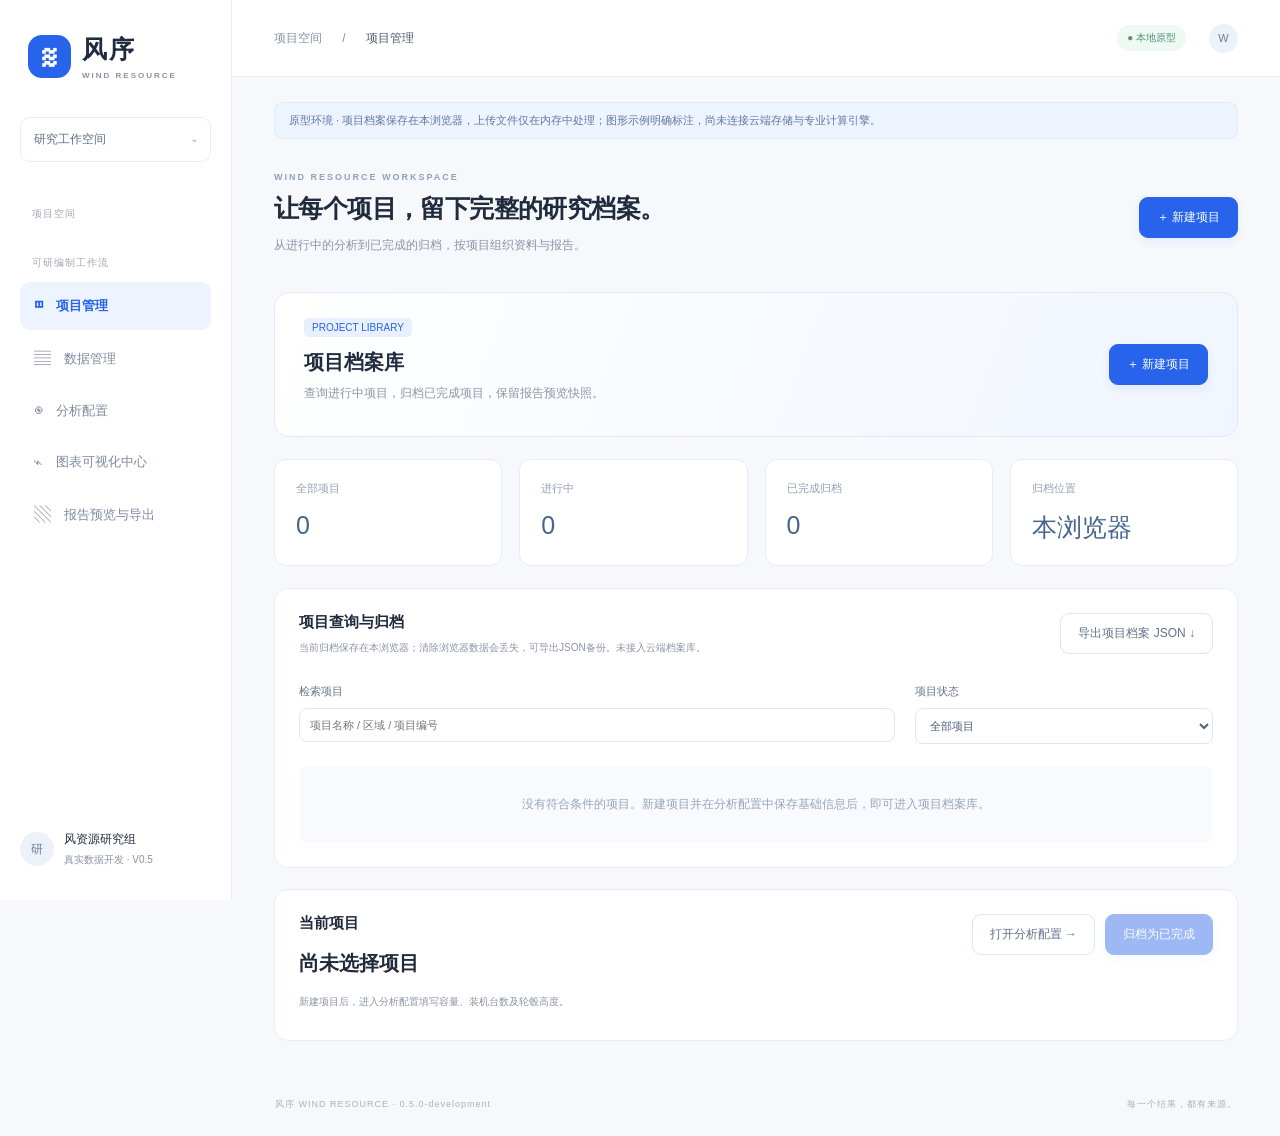
==== commit 33c11be9: "feat: recognize real wind files and derive representative-year overview windows" ====
--- a/gui/index.html
+++ b/gui/index.html
@@ -1,10 +1,10 @@
 <!doctype html><html lang="zh-CN"><head><meta charset="UTF-8"><meta name="viewport" content="width=device-width,initial-scale=1"><title>风序 · 风资源分析工作台 V0.4</title><link rel="stylesheet" href="style.css"></head><body>
-<aside><a class="brand" href="#overview"><span class="logo">≋</span><div>风序 <small>WIND RESOURCE</small></div></a><div class="workspace">研究工作空间 <span>⌄</span></div><div class="navlabel">项目空间</div><nav><div class="navlabel">可研编制工作流</div><button data-page="overview" class="active">◫ <span>项目管理</span></button><button data-page="data">▤ <span>数据管理</span></button><button data-page="analysis">◉ <span>分析配置</span></button><button data-page="charts">⌁ <span>图表可视化中心</span></button><button data-page="report">▧ <span>报告预览与导出</span></button></nav><div class="asidebottom"><span class="avatar">研</span><div>风资源研究组<small>项目协作原型 · V0.4</small></div></div></aside>
+<aside><a class="brand" href="#overview"><span class="logo">≋</span><div>风序 <small>WIND RESOURCE</small></div></a><div class="workspace">研究工作空间 <span>⌄</span></div><div class="navlabel">项目空间</div><nav><div class="navlabel">可研编制工作流</div><button data-page="overview" class="active">◫ <span>项目管理</span></button><button data-page="data">▤ <span>数据管理</span></button><button data-page="analysis">◉ <span>分析配置</span></button><button data-page="charts">⌁ <span>图表可视化中心</span></button><button data-page="report">▧ <span>报告预览与导出</span></button></nav><div class="asidebottom"><span class="avatar">研</span><div>风资源研究组<small>真实数据开发 · V0.5</small></div></div></aside>
 <div class="shell"><header><div>项目空间 <span class="muted">/</span> <b id="breadcrumb">项目信息</b></div><div class="headerRight"><span class="pill">● 本地原型</span><span class="avatar small">W</span></div></header><main><div class="notice">原型环境 · 项目档案保存在本浏览器，上传文件仅在内存中处理；图形示例明确标注，尚未连接云端存储与专业计算引擎。</div><section class="projectline"><div><div class="eyebrow">WIND RESOURCE WORKSPACE</div><h1 id="pageTitle">让每一份风数据，成为可靠的决策。</h1><p id="pageDesc">从数据到图表，再到可研报告，在一个工作空间内完成。</p></div><button class="primary" id="topAction">＋ 导入测风数据</button></section>
 <section id="overview" class="page active"><div class="projectcard"><div><span class="tag">PROJECT LIBRARY</span><h2>项目档案库</h2><p>查询进行中项目，归档已完成项目，保留报告预览快照。</p></div><button class="primary" id="newProject">＋ 新建项目</button></div><div class="archiveCounts" id="archiveCounts"></div><article class="card"><div class="cardhead"><div><h3>项目查询与归档</h3><p>当前归档保存在本浏览器；清除浏览器数据会丢失，可导出JSON备份。未接入云端档案库。</p></div><button class="outline" id="archiveExport">导出项目档案 JSON ↓</button></div><div class="archiveFilters"><label>检索项目<input id="projectSearch" type="search" placeholder="项目名称 / 区域 / 项目编号"></label><label>项目状态<select id="projectStatus"><option value="all">全部项目</option><option value="draft">进行中</option><option value="completed">已完成归档</option></select></label></div><div id="projectArchiveList" class="tablewrap"></div></article><article class="card"><div class="cardhead"><div><h3>当前项目</h3><h2 id="projectNameDisplay">尚未选择项目</h2><p id="activeProjectNote">新建项目后，进入分析配置填写容量、装机台数及轮毂高度。</p></div><div class="projectActions"><button class="outline" data-go="analysis">打开分析配置 →</button><button class="outline" id="cloneProject" hidden>复制为新项目</button><button class="primary" id="completeProject">归档为已完成</button></div></div></article><div hidden><div id="metrics"></div><select id="mast"><option>示例测风塔 T01 · 80m</option></select><div id="templateMap"></div></div></section>
 <section id="data" class="page"><div class="fourgrid" id="slots"></div><article class="card"><div class="cardhead"><div><h3>本地数据预检</h3><p>CSV / TXT 预览与字段映射；本原型不解析 Excel，生产版计划支持 XLSX。</p></div><button class="textbtn" id="sampleDownload">下载 CSV 示例 ↓</button></div><div class="formgrid"><label>数据阶段<select id="stage"><option value="raw">原始测风数据</option><option value="qc">质控后测风数据</option><option value="final">订正外推到轮毂高度的数据</option><option value="mesoscale">中尺度数据</option></select></label><label>选择文件<input type="file" id="file" accept=".csv,.txt,.xlsx,.xls"></label><label>文件时间口径<select id="timezone"><option value="8">北京时间 UTC+08:00</option><option value="0">UTC</option></select></label><label>采样步长（分钟）<input type="number" id="interval" min="1" value="10"></label></div><div id="fileStatus" class="empty">尚未选择文件。支持逗号、制表符或分号分隔的 UTF-8 文本。</div><div id="mapping" hidden><div class="formgrid"><label>时间列<select id="timecol"></select></label><label>风速列（m/s）<select id="speedcol"></select></label><label>方向列（°，可选）<select id="dircol"></select></label><label>质量列（可选；0/valid 为有效）<select id="qccol"></select></label></div><button id="inspect" class="primary">运行本地预检</button><div id="preview" class="tablewrap"></div></div></article><article id="preflight" class="card" hidden></article></section>
 <section id="analysis" class="page"><div id="analysisArchiveHint" class="hint warning" hidden>正在查阅已完成项目，配置为只读。请返回项目管理，复制为新项目后继续分析。</div><article class="card profileCard"><div class="cardhead"><div><h3>项目基础信息与装机方案</h3><p>集中维护项目名称、容量、装机台数；下方设置轮毂高度及分析时段。</p></div><span class="tag">关联项目档案</span></div><form id="projectForm"><div class="formgrid"><label>项目名称<input id="projectName" placeholder="请输入项目名称" maxlength="100" required></label><label>项目阶段<select id="projectStage"><option>可行性研究</option><option>预可行性研究</option><option>可研复核</option><option>投标方案</option></select></label><label>所属区域<input id="region" placeholder="省 / 市 / 县" maxlength="100"></label><label>规划容量（MW）<input id="capacity" type="number" min="0.1" step="0.1" placeholder="待填写"></label><label>装机台数<input id="turbineCount" type="number" min="1" max="10000" step="1" placeholder="待填写"></label><label>场址海拔（m）<input id="elevation" type="number" min="-500" max="9000" placeholder="待填写"></label><label>地形类型<select id="terrain"><option>山地 / 复杂地形</option><option>丘陵</option><option>平原 / 简单地形</option><option>待确认</option></select></label></div><label>资料局限与复核重点<textarea id="projectNotes" rows="3" maxlength="1000" placeholder="例如：安装报告待补，部分通道高度需核实。"></textarea></label><button class="primary wide" type="submit">保存项目基础信息</button></form></article><div class="twocol"><article class="card"><div class="cardhead"><div><h3>分析参数</h3><p>先确定数据阶段，再确定统计口径。</p></div><span class="tag soft">配置草稿</span></div><form id="configForm"><div class="formgrid"><label>测风年开始<input type="date" id="start" value="2024-01-01" required></label><label>测风年结束（不含）<input type="date" id="end" value="2025-01-01" required></label><label>目标轮毂高度（m）<input type="number" id="height" value="125" min="1" max="500" required></label><label>风向扇区<select id="sectors"><option>16</option><option>12</option><option>8</option></select></label></div><label class="fieldtitle">长序列回溯窗口</label><div class="segments" id="windows"><button type="button" data-years="10">近 10 年</button><button type="button" data-years="20" class="selected">近 20 年</button><button type="button" data-years="30">近 30 年</button></div><div id="windowPreview" class="hint"></div><label class="fieldtitle">参数计算与来源配置（草稿）</label><div class="formgrid"><label>密度资料来源<select id="densityMethod"><option value="measured">塔实测温压</option><option value="station">气象站推算</option><option value="mesoscale">中尺度资料</option><option value="pending">资料待补</option></select></label><label>切变取用依据<select id="shearMethod"><option value="paired">同期多高度拟合</option><option value="borrowed">借用塔切变（待核验）</option><option value="pending">资料待补</option></select></label><label>长期相关性分组<select id="correlationMode"><option value="overall">总体相关</option><option value="sectors">总体＋分扇区相关</option></select></label><label>规范状态<input value="待提供并审核；专业判级未启用" readonly></label></div><label class="fieldtitle">数据处理路径</label><label class="radio"><input type="radio" name="path" value="final" checked> 使用已订正、已外推的最终数据 <small>跳过订正与外推</small></label><label class="radio"><input type="radio" name="path" value="raw"> 从测风数据建立处理流程 <small>引擎待实现</small></label><div class="hint warning">专业方法状态：待规范审核。密度、切变、Weibull、湍流、相关性等可浏览合成图形方案；真实文件的专业计算尚未接入。</div><button class="primary wide" type="submit">保存配置并进入图表中心 →</button></form></article><article class="card"><h3>本次分析的输出与规范状态</h3><div class="outputlist"><div><b>01 · 数据质量</b><p>完整率、有效率、删除与插补统计</p></div><div><b>02 · 风况特征</b><p>月变化、日变化、频率与玫瑰图</p></div><div><b>03 · 长序列分析</b><p>同期对齐、16扇区相关与年际变化</p></div><div><b>04 · 报告草稿</b><p>绑定第2章，保留待补字段与来源</p></div></div><div class="hint">窗口默认以测风年结束日期为锚点，向前回溯日历年。数据不足时需披露实际覆盖，不能将短序列标为完整30年。</div><button class="outline wide" id="configDownload">下载配置 JSON ↓</button></article></div></section>
-<section id="charts" class="page"><div class="boardTabs" id="chartBoardTabs" role="tablist" aria-label="图表板块"></div><div class="vizSummary"><div><span class="eyebrow">VISUAL ANALYSIS LIBRARY</span><h2>风参数图谱</h2><p>从基础参数到轮毂成果，按可研论证主线组织。</p></div><div><span class="tag">按可研顺序组织</span> <span class="tag soft">可导出 SVG / CSV</span></div></div><div class="vizlayout"><article class="card chartcatalog"><div class="cataloghead"><h3>图表目录</h3><input id="chartSearch" type="search" placeholder="搜索参数或图表…" aria-label="搜索图表"></div><div id="chartTabs"></div></article><div class="vizmain"><article class="card"><div class="vizfilters"><label>数据来源类型<select id="previewSource"><option value="mesoscale">长期中尺度数据</option><option value="mast">测风塔数据</option></select></label><label>数据来源<select id="chartSource"><option value="example">合成示例 · 浏览图形方案</option><option value="imported">真实导入 · 当前文件</option></select></label><label>数据阶段<select id="vizStage"><option value="raw">原始测风数据</option><option value="qc">质控后测风数据</option><option value="final">订正外推到轮毂高度的数据</option><option value="mesoscale">中尺度数据</option></select></label><label>显示对象<select id="vizObject"><option value="T01">示例 T01 · 80 m</option><option value="T02">示例 T02 · 90 m</option><option value="hub">示例轮毂 · 125 m</option></select></label></div><div class="previewRange"><label>预览开始<input id="previewStart" type="date" value="2024-01-01"></label><label>预览结束（不含）<input id="previewEnd" type="date" value="2025-01-01"></label><button class="outline" id="applyPreview">应用时间范围</button><span id="rangeState" role="status"></span></div><div id="contextHint" class="contextnote"></div><div class="cardhead"><div><div id="chapterBinding" class="eyebrow"></div><h3 id="chartTitle"></h3><p id="chartSubtitle"></p></div><span class="tag soft" id="sourceBadge">合成示例</span></div><div id="sectorFilter" hidden><label>相关性分组（示例）<select id="corrSector"><option value="all">总体</option><option value="0">N</option><option value="4">E</option><option value="8">S</option><option value="12">W</option></select></label></div><div id="chartStats" class="chartStats"></div><div id="mainChart" class="chart large"></div><div id="chartNote" class="hint"></div><div class="charttoolbar"><button class="outline" id="svgDownload">下载图形 SVG ↓</button><button class="outline" id="csvDownload">下载当前结果 CSV ↓</button><button class="textbtn" id="toggleTable" aria-expanded="true">收起数据表</button></div><div id="chartTable" class="tablewrap"></div></article><article class="card"><h3>资料要求与报告位置</h3><div id="requirements"></div><button class="outline" id="jumpReport">查看对应报告章节 →</button></article></div></div></section>
+<section id="charts" class="page"><div class="boardTabs" id="chartBoardTabs" role="tablist" aria-label="图表板块"></div><div class="vizSummary"><div><span class="eyebrow">VISUAL ANALYSIS LIBRARY</span><h2>风参数图谱</h2><p>从基础参数到轮毂成果，按可研论证主线组织。</p></div><div><span class="tag">按可研顺序组织</span> <span class="tag soft">可导出 SVG / CSV</span></div></div><div class="vizlayout"><article class="card chartcatalog"><div class="cataloghead"><h3>图表目录</h3><input id="chartSearch" type="search" placeholder="搜索参数或图表…" aria-label="搜索图表"></div><div id="chartTabs"></div></article><div class="vizmain"><article class="card"><div class="vizfilters"><label>数据来源类型<select id="previewSource"><option value="mesoscale">长期中尺度数据</option><option value="mast">测风塔数据</option></select></label><label>数据来源<select id="chartSource"><option value="example">合成示例 · 浏览图形方案</option><option value="imported">真实导入 · 已确认资料</option></select></label><label>数据阶段<select id="vizStage"><option value="raw">原始测风数据</option><option value="qc">质控后测风数据</option><option value="final">订正外推到轮毂高度的数据</option><option value="mesoscale">中尺度数据</option></select></label><label>显示对象<select id="vizObject"><option value="T01">示例 T01 · 80 m</option><option value="T02">示例 T02 · 90 m</option><option value="hub">示例轮毂 · 125 m</option></select></label></div><div class="previewRange"><label>预览开始<input id="previewStart" type="date" value="2024-01-01"></label><label>预览结束（不含）<input id="previewEnd" type="date" value="2025-01-01"></label><button class="outline" id="applyPreview">应用时间范围</button><span id="rangeState" role="status"></span></div><div id="contextHint" class="contextnote"></div><div class="cardhead"><div><div id="chapterBinding" class="eyebrow"></div><h3 id="chartTitle"></h3><p id="chartSubtitle"></p></div><span class="tag soft" id="sourceBadge">合成示例</span></div><div id="sectorFilter" hidden><label>相关性分组（示例）<select id="corrSector"><option value="all">总体</option><option value="0">N</option><option value="4">E</option><option value="8">S</option><option value="12">W</option></select></label></div><div id="chartStats" class="chartStats"></div><div id="mainChart" class="chart large"></div><div id="chartNote" class="hint"></div><div class="charttoolbar"><button class="outline" id="svgDownload">下载图形 SVG ↓</button><button class="outline" id="csvDownload">下载当前结果 CSV ↓</button><button class="textbtn" id="toggleTable" aria-expanded="true">收起数据表</button></div><div id="chartTable" class="tablewrap"></div></article><article class="card"><h3>资料要求与报告位置</h3><div id="requirements"></div><button class="outline" id="jumpReport">查看对应报告章节 →</button></article></div></div></section>
 <section id="report" class="page"><div id="archiveState" class="hint warning" hidden>当前为已完成项目的本地归档查阅模式；基础配置只读，原始数据不在归档中。</div><div class="reportintro hint">模板 V0.2：依据 → 背景 → 测风与质量 → 基础参数 → 长期代表性 → 轮毂成果 → 极值 → 灾害 → 评价。黄色为待补项；专业图形示例不进入正式结论。</div><div class="reporttoolbar"><div class="reportType"><label>报告类型<select id="reportType"><option value="feasibility">风电可行性研究 · 第2章风能资源</option><option disabled>预可研模板（后续扩展）</option><option disabled>专项评估模板（后续扩展）</option></select></label><label>导出格式<select id="reportFormat"><option value="html">HTML可读草稿</option><option disabled>正式DOCX（未接入）</option><option disabled>PDF（未接入）</option></select></label></div><span class="tag amber" id="reportArchiveTag">当前可研草稿 · 未审</span><button class="primary" id="reportDownload">下载报告预览 HTML ↓</button></div><div class="reportlayout"><article class="card chapters"><h3>第2章 · 风能资源</h3><div id="chapterList"></div></article><article class="paper"><div class="paperbrand">风资源可行性研究 · 设计预览</div><h2 id="chapterTitle"></h2><div id="chapterBody"></div><footer>标准模板 V0.2 <span>草稿 / 待人工复核</span></footer></article></div></section>
 
-</main><footer class="appfooter">风序 WIND RESOURCE <span>每一个结果，都有来源。</span></footer></div><div id="toast" role="status"></div><script src="app.js"></script><script src="viz-v03.js"></script><script src="workspace-v04.js"></script></body></html>
+</main><footer class="appfooter">风序 WIND RESOURCE <span>每一个结果，都有来源。</span></footer></div><div id="toast" role="status"></div><script src="app.js"></script><script src="viz-v03.js"></script><script src="workspace-v04.js"></script><script src="data-core.js"></script><script src="xlsx-input.js"></script><script src="data-import-v05.js"></script></body></html>
--- a/gui/style.css
+++ b/gui/style.css
@@ -13,3 +13,5 @@
 .presentationFigures>.tag{margin-bottom:15px}
 /* V0.4 left-to-right function boards and local project archive */
 .boardTabs{display:grid;grid-template-columns:repeat(4,minmax(0,1fr));gap:12px;margin:0 0 24px}.boardTabs button{display:flex;align-items:center;gap:12px;text-align:left;background:white;border:1px solid #e3eaf4;border-radius:12px;padding:17px 14px;color:#7d8ea6}.boardTabs button.selected{border-color:#79a6f8;background:#f0f5ff;color:#2868d5}.boardTabs em{font-style:normal;font-size:20px;color:#9bb5dc}.boardTabs b{font-size:12px;font-weight:600;display:block}.boardTabs small{font-size:9px;display:block;margin-top:7px;line-height:1.6}.archiveCounts{display:grid;grid-template-columns:repeat(4,minmax(0,1fr));gap:17px;margin:22px 0}.archiveCounts>div{background:white;border:1px solid #e6edf6;padding:21px;border-radius:12px}.archiveCounts span{display:block;font-size:11px;color:#94a1b5}.archiveCounts strong{display:block;font-size:25px;margin-top:15px;font-weight:500;color:#46648d}.archiveFilters{display:grid;grid-template-columns:2fr 1fr;gap:20px;margin:22px 0}.recordId{display:block;color:#a3afbf;font-size:9px;margin-top:6px}.projectActions{display:flex;gap:10px;flex-wrap:wrap}.profileCard .formgrid{grid-template-columns:repeat(3,minmax(0,1fr))}.previewRange{display:flex;align-items:end;flex-wrap:wrap;gap:16px;margin-bottom:18px;padding-bottom:18px;border-bottom:1px solid #edf1f7}.previewRange label{flex:1;min-width:150px}.previewRange>span{width:100%;font-size:10px;color:#8a9db6}.previewRange[hidden]{display:none}.reportType{display:flex;align-items:center;gap:18px;flex-wrap:wrap}.reportType label{min-width:180px}.archivedText{white-space:pre-wrap}.stationChoice{padding:15px;background:#f7f9fd;border-radius:8px;margin-bottom:18px}.stationChoice label{display:flex;align-items:center;gap:10px}.stationChoice input{width:auto;margin:0}.stationChoice span{display:block;font-size:10px;color:#94a3b8;margin-top:8px}#projectArchiveList td{vertical-align:middle}#archiveState{border:1px solid #f0e2b8}.vizfilters{grid-template-columns:repeat(2,minmax(0,1fr))}[hidden]{display:none!important}@media(max-width:1100px){.boardTabs{grid-template-columns:1fr 1fr}.profileCard .formgrid{grid-template-columns:1fr 1fr}}@media(max-width:600px){.archiveCounts{grid-template-columns:1fr 1fr}.archiveCounts strong{font-size:21px}.archiveFilters,.profileCard .formgrid{grid-template-columns:1fr}.boardTabs{gap:8px}.boardTabs button{padding:12px 9px;gap:8px}.boardTabs b{font-size:10px}.boardTabs small{font-size:8px}.boardTabs em{font-size:15px}.projectActions button{white-space:normal}.reportType{width:100%}.reportType label{min-width:0;width:100%}.vizfilters{grid-template-columns:1fr}.previewRange label{min-width:0;width:100%;flex:auto}}
+/* V0.5 real file recognition */
+.importControls{display:grid;grid-template-columns:repeat(3,minmax(0,1fr));gap:16px;margin:20px 0}.importEntry{border:1px solid #e4ebf5;border-radius:12px;padding:20px;margin:20px 0}.importEntry .tablewrap{max-height:200px}.realOverviewControls{padding:16px;background:#f4f7fd;border-radius:10px;display:flex;gap:20px;flex-wrap:wrap;margin:15px 0}.realOverviewControls label{min-width:180px}.realOverviewControls .contextnote{width:100%;margin:0}#realImportStatus{font-size:12px;line-height:1.9;color:#607b9e;overflow-wrap:anywhere}#realDatasetSummary{max-height:360px}#realImportEntries{max-height:850px;overflow:auto}@media(max-width:1000px){.importControls{grid-template-columns:1fr 1fr}}@media(max-width:550px){.importControls{grid-template-columns:1fr}.importEntry{padding:14px}.realOverviewControls label{min-width:0;width:100%}}
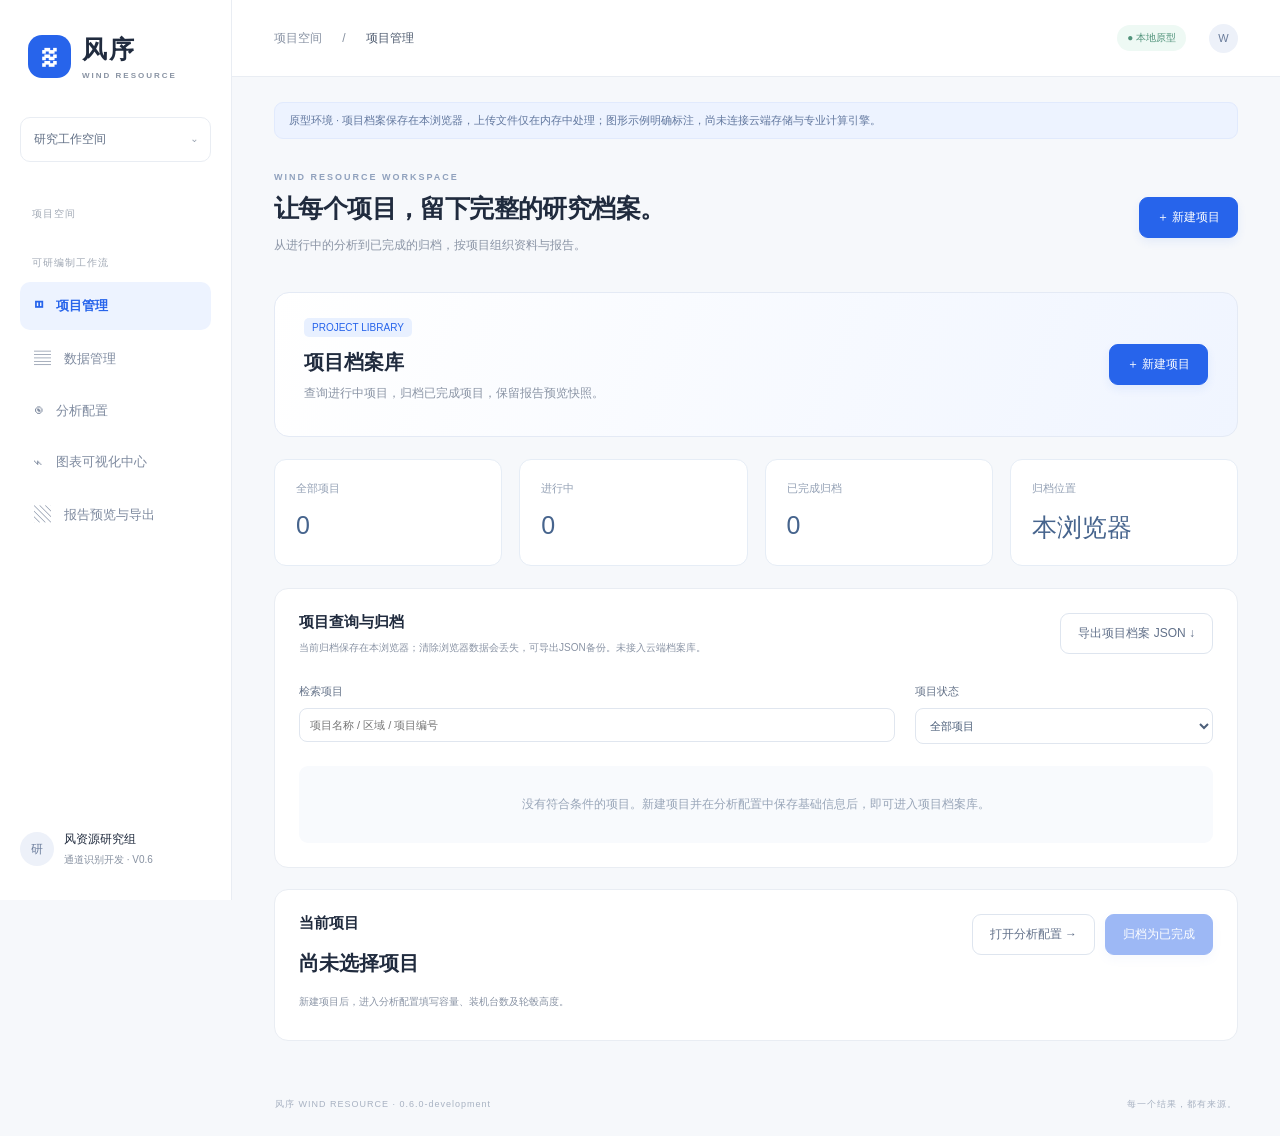
==== commit 5e13d02a: "feat: embed keyword channel dictionary with height-statistic recognition and audit UI" ====
--- a/gui/index.html
+++ b/gui/index.html
@@ -1,5 +1,5 @@
 <!doctype html><html lang="zh-CN"><head><meta charset="UTF-8"><meta name="viewport" content="width=device-width,initial-scale=1"><title>风序 · 风资源分析工作台 V0.4</title><link rel="stylesheet" href="style.css"></head><body>
-<aside><a class="brand" href="#overview"><span class="logo">≋</span><div>风序 <small>WIND RESOURCE</small></div></a><div class="workspace">研究工作空间 <span>⌄</span></div><div class="navlabel">项目空间</div><nav><div class="navlabel">可研编制工作流</div><button data-page="overview" class="active">◫ <span>项目管理</span></button><button data-page="data">▤ <span>数据管理</span></button><button data-page="analysis">◉ <span>分析配置</span></button><button data-page="charts">⌁ <span>图表可视化中心</span></button><button data-page="report">▧ <span>报告预览与导出</span></button></nav><div class="asidebottom"><span class="avatar">研</span><div>风资源研究组<small>真实数据开发 · V0.5</small></div></div></aside>
+<aside><a class="brand" href="#overview"><span class="logo">≋</span><div>风序 <small>WIND RESOURCE</small></div></a><div class="workspace">研究工作空间 <span>⌄</span></div><div class="navlabel">项目空间</div><nav><div class="navlabel">可研编制工作流</div><button data-page="overview" class="active">◫ <span>项目管理</span></button><button data-page="data">▤ <span>数据管理</span></button><button data-page="analysis">◉ <span>分析配置</span></button><button data-page="charts">⌁ <span>图表可视化中心</span></button><button data-page="report">▧ <span>报告预览与导出</span></button></nav><div class="asidebottom"><span class="avatar">研</span><div>风资源研究组<small>通道识别开发 · V0.6</small></div></div></aside>
 <div class="shell"><header><div>项目空间 <span class="muted">/</span> <b id="breadcrumb">项目信息</b></div><div class="headerRight"><span class="pill">● 本地原型</span><span class="avatar small">W</span></div></header><main><div class="notice">原型环境 · 项目档案保存在本浏览器，上传文件仅在内存中处理；图形示例明确标注，尚未连接云端存储与专业计算引擎。</div><section class="projectline"><div><div class="eyebrow">WIND RESOURCE WORKSPACE</div><h1 id="pageTitle">让每一份风数据，成为可靠的决策。</h1><p id="pageDesc">从数据到图表，再到可研报告，在一个工作空间内完成。</p></div><button class="primary" id="topAction">＋ 导入测风数据</button></section>
 <section id="overview" class="page active"><div class="projectcard"><div><span class="tag">PROJECT LIBRARY</span><h2>项目档案库</h2><p>查询进行中项目，归档已完成项目，保留报告预览快照。</p></div><button class="primary" id="newProject">＋ 新建项目</button></div><div class="archiveCounts" id="archiveCounts"></div><article class="card"><div class="cardhead"><div><h3>项目查询与归档</h3><p>当前归档保存在本浏览器；清除浏览器数据会丢失，可导出JSON备份。未接入云端档案库。</p></div><button class="outline" id="archiveExport">导出项目档案 JSON ↓</button></div><div class="archiveFilters"><label>检索项目<input id="projectSearch" type="search" placeholder="项目名称 / 区域 / 项目编号"></label><label>项目状态<select id="projectStatus"><option value="all">全部项目</option><option value="draft">进行中</option><option value="completed">已完成归档</option></select></label></div><div id="projectArchiveList" class="tablewrap"></div></article><article class="card"><div class="cardhead"><div><h3>当前项目</h3><h2 id="projectNameDisplay">尚未选择项目</h2><p id="activeProjectNote">新建项目后，进入分析配置填写容量、装机台数及轮毂高度。</p></div><div class="projectActions"><button class="outline" data-go="analysis">打开分析配置 →</button><button class="outline" id="cloneProject" hidden>复制为新项目</button><button class="primary" id="completeProject">归档为已完成</button></div></div></article><div hidden><div id="metrics"></div><select id="mast"><option>示例测风塔 T01 · 80m</option></select><div id="templateMap"></div></div></section>
 <section id="data" class="page"><div class="fourgrid" id="slots"></div><article class="card"><div class="cardhead"><div><h3>本地数据预检</h3><p>CSV / TXT 预览与字段映射；本原型不解析 Excel，生产版计划支持 XLSX。</p></div><button class="textbtn" id="sampleDownload">下载 CSV 示例 ↓</button></div><div class="formgrid"><label>数据阶段<select id="stage"><option value="raw">原始测风数据</option><option value="qc">质控后测风数据</option><option value="final">订正外推到轮毂高度的数据</option><option value="mesoscale">中尺度数据</option></select></label><label>选择文件<input type="file" id="file" accept=".csv,.txt,.xlsx,.xls"></label><label>文件时间口径<select id="timezone"><option value="8">北京时间 UTC+08:00</option><option value="0">UTC</option></select></label><label>采样步长（分钟）<input type="number" id="interval" min="1" value="10"></label></div><div id="fileStatus" class="empty">尚未选择文件。支持逗号、制表符或分号分隔的 UTF-8 文本。</div><div id="mapping" hidden><div class="formgrid"><label>时间列<select id="timecol"></select></label><label>风速列（m/s）<select id="speedcol"></select></label><label>方向列（°，可选）<select id="dircol"></select></label><label>质量列（可选；0/valid 为有效）<select id="qccol"></select></label></div><button id="inspect" class="primary">运行本地预检</button><div id="preview" class="tablewrap"></div></div></article><article id="preflight" class="card" hidden></article></section>
@@ -7,4 +7,4 @@
 <section id="charts" class="page"><div class="boardTabs" id="chartBoardTabs" role="tablist" aria-label="图表板块"></div><div class="vizSummary"><div><span class="eyebrow">VISUAL ANALYSIS LIBRARY</span><h2>风参数图谱</h2><p>从基础参数到轮毂成果，按可研论证主线组织。</p></div><div><span class="tag">按可研顺序组织</span> <span class="tag soft">可导出 SVG / CSV</span></div></div><div class="vizlayout"><article class="card chartcatalog"><div class="cataloghead"><h3>图表目录</h3><input id="chartSearch" type="search" placeholder="搜索参数或图表…" aria-label="搜索图表"></div><div id="chartTabs"></div></article><div class="vizmain"><article class="card"><div class="vizfilters"><label>数据来源类型<select id="previewSource"><option value="mesoscale">长期中尺度数据</option><option value="mast">测风塔数据</option></select></label><label>数据来源<select id="chartSource"><option value="example">合成示例 · 浏览图形方案</option><option value="imported">真实导入 · 已确认资料</option></select></label><label>数据阶段<select id="vizStage"><option value="raw">原始测风数据</option><option value="qc">质控后测风数据</option><option value="final">订正外推到轮毂高度的数据</option><option value="mesoscale">中尺度数据</option></select></label><label>显示对象<select id="vizObject"><option value="T01">示例 T01 · 80 m</option><option value="T02">示例 T02 · 90 m</option><option value="hub">示例轮毂 · 125 m</option></select></label></div><div class="previewRange"><label>预览开始<input id="previewStart" type="date" value="2024-01-01"></label><label>预览结束（不含）<input id="previewEnd" type="date" value="2025-01-01"></label><button class="outline" id="applyPreview">应用时间范围</button><span id="rangeState" role="status"></span></div><div id="contextHint" class="contextnote"></div><div class="cardhead"><div><div id="chapterBinding" class="eyebrow"></div><h3 id="chartTitle"></h3><p id="chartSubtitle"></p></div><span class="tag soft" id="sourceBadge">合成示例</span></div><div id="sectorFilter" hidden><label>相关性分组（示例）<select id="corrSector"><option value="all">总体</option><option value="0">N</option><option value="4">E</option><option value="8">S</option><option value="12">W</option></select></label></div><div id="chartStats" class="chartStats"></div><div id="mainChart" class="chart large"></div><div id="chartNote" class="hint"></div><div class="charttoolbar"><button class="outline" id="svgDownload">下载图形 SVG ↓</button><button class="outline" id="csvDownload">下载当前结果 CSV ↓</button><button class="textbtn" id="toggleTable" aria-expanded="true">收起数据表</button></div><div id="chartTable" class="tablewrap"></div></article><article class="card"><h3>资料要求与报告位置</h3><div id="requirements"></div><button class="outline" id="jumpReport">查看对应报告章节 →</button></article></div></div></section>
 <section id="report" class="page"><div id="archiveState" class="hint warning" hidden>当前为已完成项目的本地归档查阅模式；基础配置只读，原始数据不在归档中。</div><div class="reportintro hint">模板 V0.2：依据 → 背景 → 测风与质量 → 基础参数 → 长期代表性 → 轮毂成果 → 极值 → 灾害 → 评价。黄色为待补项；专业图形示例不进入正式结论。</div><div class="reporttoolbar"><div class="reportType"><label>报告类型<select id="reportType"><option value="feasibility">风电可行性研究 · 第2章风能资源</option><option disabled>预可研模板（后续扩展）</option><option disabled>专项评估模板（后续扩展）</option></select></label><label>导出格式<select id="reportFormat"><option value="html">HTML可读草稿</option><option disabled>正式DOCX（未接入）</option><option disabled>PDF（未接入）</option></select></label></div><span class="tag amber" id="reportArchiveTag">当前可研草稿 · 未审</span><button class="primary" id="reportDownload">下载报告预览 HTML ↓</button></div><div class="reportlayout"><article class="card chapters"><h3>第2章 · 风能资源</h3><div id="chapterList"></div></article><article class="paper"><div class="paperbrand">风资源可行性研究 · 设计预览</div><h2 id="chapterTitle"></h2><div id="chapterBody"></div><footer>标准模板 V0.2 <span>草稿 / 待人工复核</span></footer></article></div></section>
 
-</main><footer class="appfooter">风序 WIND RESOURCE <span>每一个结果，都有来源。</span></footer></div><div id="toast" role="status"></div><script src="app.js"></script><script src="viz-v03.js"></script><script src="workspace-v04.js"></script><script src="data-core.js"></script><script src="xlsx-input.js"></script><script src="data-import-v05.js"></script></body></html>
+</main><footer class="appfooter">风序 WIND RESOURCE <span>每一个结果，都有来源。</span></footer></div><div id="toast" role="status"></div><script src="app.js"></script><script src="viz-v03.js"></script><script src="workspace-v04.js"></script><script src="channel-library.js"></script><script src="data-core.js"></script><script src="xlsx-input.js"></script><script src="data-import-v05.js"></script><script src="channel-recognition-ui.js"></script></body></html>
--- a/gui/style.css
+++ b/gui/style.css
@@ -15,3 +15,5 @@
 .boardTabs{display:grid;grid-template-columns:repeat(4,minmax(0,1fr));gap:12px;margin:0 0 24px}.boardTabs button{display:flex;align-items:center;gap:12px;text-align:left;background:white;border:1px solid #e3eaf4;border-radius:12px;padding:17px 14px;color:#7d8ea6}.boardTabs button.selected{border-color:#79a6f8;background:#f0f5ff;color:#2868d5}.boardTabs em{font-style:normal;font-size:20px;color:#9bb5dc}.boardTabs b{font-size:12px;font-weight:600;display:block}.boardTabs small{font-size:9px;display:block;margin-top:7px;line-height:1.6}.archiveCounts{display:grid;grid-template-columns:repeat(4,minmax(0,1fr));gap:17px;margin:22px 0}.archiveCounts>div{background:white;border:1px solid #e6edf6;padding:21px;border-radius:12px}.archiveCounts span{display:block;font-size:11px;color:#94a1b5}.archiveCounts strong{display:block;font-size:25px;margin-top:15px;font-weight:500;color:#46648d}.archiveFilters{display:grid;grid-template-columns:2fr 1fr;gap:20px;margin:22px 0}.recordId{display:block;color:#a3afbf;font-size:9px;margin-top:6px}.projectActions{display:flex;gap:10px;flex-wrap:wrap}.profileCard .formgrid{grid-template-columns:repeat(3,minmax(0,1fr))}.previewRange{display:flex;align-items:end;flex-wrap:wrap;gap:16px;margin-bottom:18px;padding-bottom:18px;border-bottom:1px solid #edf1f7}.previewRange label{flex:1;min-width:150px}.previewRange>span{width:100%;font-size:10px;color:#8a9db6}.previewRange[hidden]{display:none}.reportType{display:flex;align-items:center;gap:18px;flex-wrap:wrap}.reportType label{min-width:180px}.archivedText{white-space:pre-wrap}.stationChoice{padding:15px;background:#f7f9fd;border-radius:8px;margin-bottom:18px}.stationChoice label{display:flex;align-items:center;gap:10px}.stationChoice input{width:auto;margin:0}.stationChoice span{display:block;font-size:10px;color:#94a3b8;margin-top:8px}#projectArchiveList td{vertical-align:middle}#archiveState{border:1px solid #f0e2b8}.vizfilters{grid-template-columns:repeat(2,minmax(0,1fr))}[hidden]{display:none!important}@media(max-width:1100px){.boardTabs{grid-template-columns:1fr 1fr}.profileCard .formgrid{grid-template-columns:1fr 1fr}}@media(max-width:600px){.archiveCounts{grid-template-columns:1fr 1fr}.archiveCounts strong{font-size:21px}.archiveFilters,.profileCard .formgrid{grid-template-columns:1fr}.boardTabs{gap:8px}.boardTabs button{padding:12px 9px;gap:8px}.boardTabs b{font-size:10px}.boardTabs small{font-size:8px}.boardTabs em{font-size:15px}.projectActions button{white-space:normal}.reportType{width:100%}.reportType label{min-width:0;width:100%}.vizfilters{grid-template-columns:1fr}.previewRange label{min-width:0;width:100%;flex:auto}}
 /* V0.5 real file recognition */
 .importControls{display:grid;grid-template-columns:repeat(3,minmax(0,1fr));gap:16px;margin:20px 0}.importEntry{border:1px solid #e4ebf5;border-radius:12px;padding:20px;margin:20px 0}.importEntry .tablewrap{max-height:200px}.realOverviewControls{padding:16px;background:#f4f7fd;border-radius:10px;display:flex;gap:20px;flex-wrap:wrap;margin:15px 0}.realOverviewControls label{min-width:180px}.realOverviewControls .contextnote{width:100%;margin:0}#realImportStatus{font-size:12px;line-height:1.9;color:#607b9e;overflow-wrap:anywhere}#realDatasetSummary{max-height:360px}#realImportEntries{max-height:850px;overflow:auto}@media(max-width:1000px){.importControls{grid-template-columns:1fr 1fr}}@media(max-width:550px){.importControls{grid-template-columns:1fr}.importEntry{padding:14px}.realOverviewControls label{min-width:0;width:100%}}
+/* V0.6 explainable channel classification */
+.recognitionDetail{margin:24px 0 6px;border-top:1px solid #e4ebf4;padding-top:16px}.recognitionDetail summary,.keywordLibrary summary{cursor:pointer;font-size:13px;font-weight:600;color:#52729c}.recognitionTable{max-height:430px!important}.recognitionTable th{position:sticky;top:0;z-index:1}.recognitionTable td{vertical-align:top;white-space:normal;min-width:140px}.recognitionTable td:first-child{min-width:180px;max-width:240px;overflow-wrap:anywhere}.recognitionTable td:last-child{min-width:230px;max-width:330px}.recognitionTable select,.recognitionTable input{font-size:10px;margin:0;padding:8px}.recognitionTable small{display:block;color:#8da0b8;font-size:9px;line-height:1.8;margin-top:5px}.keywordLibrary>p{margin:17px 0}.keywordLibrary .tablewrap{max-height:350px}.keywordLibrary td{white-space:normal;min-width:170px;line-height:1.7}
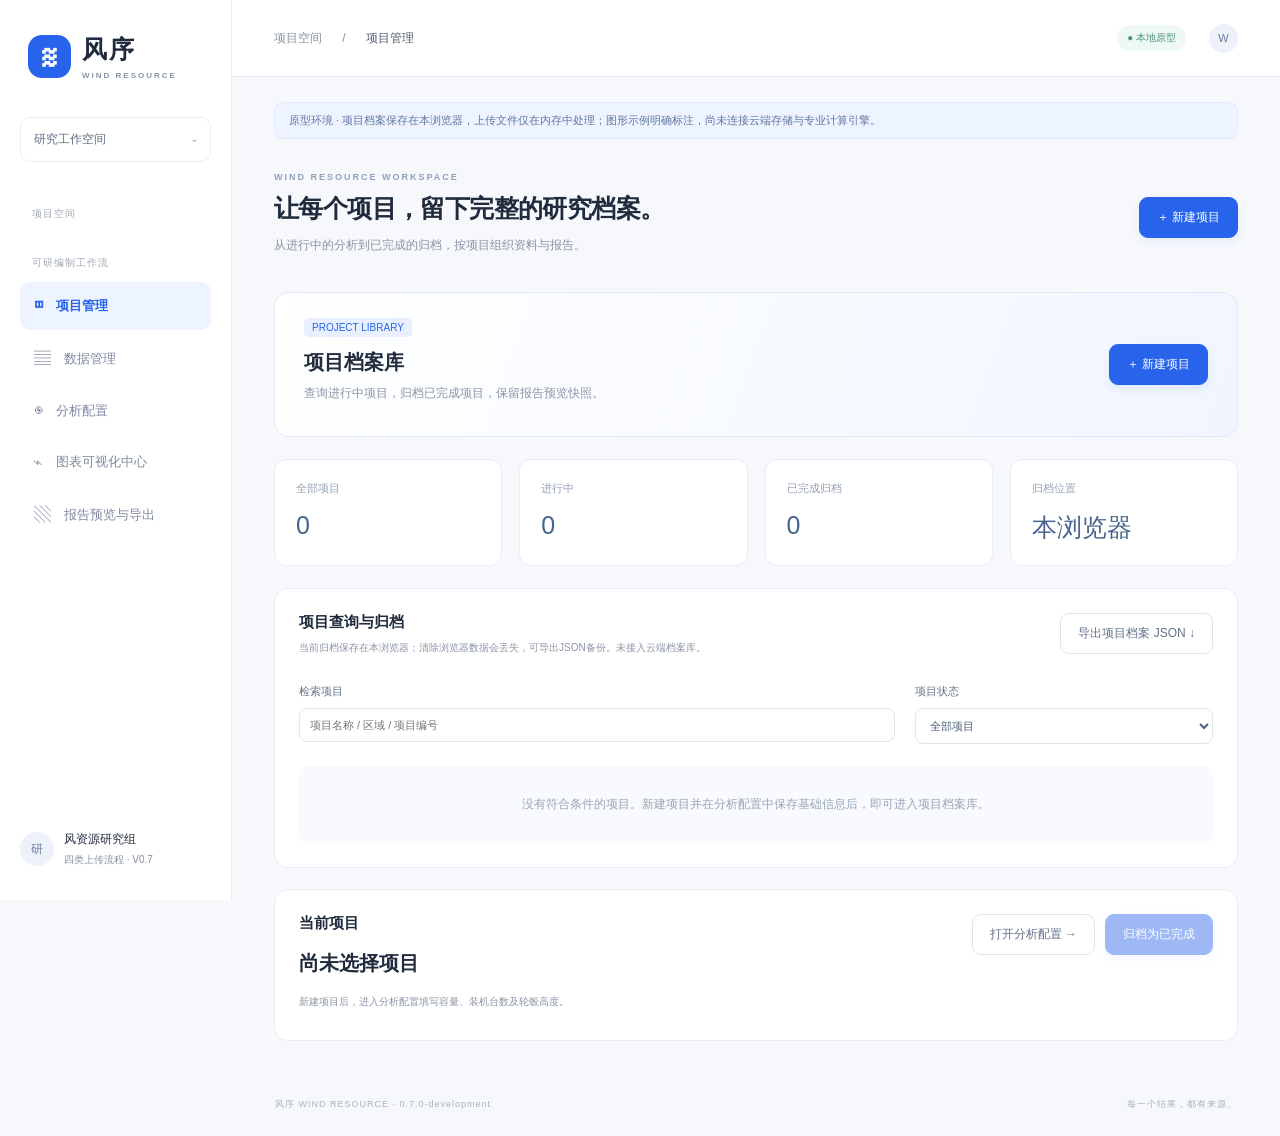
==== commit 7b6ce9a4: "feat: streamline four-category upload with manual mapping and canonical channel names" ====
--- a/gui/index.html
+++ b/gui/index.html
@@ -1,5 +1,5 @@
 <!doctype html><html lang="zh-CN"><head><meta charset="UTF-8"><meta name="viewport" content="width=device-width,initial-scale=1"><title>风序 · 风资源分析工作台 V0.4</title><link rel="stylesheet" href="style.css"></head><body>
-<aside><a class="brand" href="#overview"><span class="logo">≋</span><div>风序 <small>WIND RESOURCE</small></div></a><div class="workspace">研究工作空间 <span>⌄</span></div><div class="navlabel">项目空间</div><nav><div class="navlabel">可研编制工作流</div><button data-page="overview" class="active">◫ <span>项目管理</span></button><button data-page="data">▤ <span>数据管理</span></button><button data-page="analysis">◉ <span>分析配置</span></button><button data-page="charts">⌁ <span>图表可视化中心</span></button><button data-page="report">▧ <span>报告预览与导出</span></button></nav><div class="asidebottom"><span class="avatar">研</span><div>风资源研究组<small>通道识别开发 · V0.6</small></div></div></aside>
+<aside><a class="brand" href="#overview"><span class="logo">≋</span><div>风序 <small>WIND RESOURCE</small></div></a><div class="workspace">研究工作空间 <span>⌄</span></div><div class="navlabel">项目空间</div><nav><div class="navlabel">可研编制工作流</div><button data-page="overview" class="active">◫ <span>项目管理</span></button><button data-page="data">▤ <span>数据管理</span></button><button data-page="analysis">◉ <span>分析配置</span></button><button data-page="charts">⌁ <span>图表可视化中心</span></button><button data-page="report">▧ <span>报告预览与导出</span></button></nav><div class="asidebottom"><span class="avatar">研</span><div>风资源研究组<small>四类上传流程 · V0.7</small></div></div></aside>
 <div class="shell"><header><div>项目空间 <span class="muted">/</span> <b id="breadcrumb">项目信息</b></div><div class="headerRight"><span class="pill">● 本地原型</span><span class="avatar small">W</span></div></header><main><div class="notice">原型环境 · 项目档案保存在本浏览器，上传文件仅在内存中处理；图形示例明确标注，尚未连接云端存储与专业计算引擎。</div><section class="projectline"><div><div class="eyebrow">WIND RESOURCE WORKSPACE</div><h1 id="pageTitle">让每一份风数据，成为可靠的决策。</h1><p id="pageDesc">从数据到图表，再到可研报告，在一个工作空间内完成。</p></div><button class="primary" id="topAction">＋ 导入测风数据</button></section>
 <section id="overview" class="page active"><div class="projectcard"><div><span class="tag">PROJECT LIBRARY</span><h2>项目档案库</h2><p>查询进行中项目，归档已完成项目，保留报告预览快照。</p></div><button class="primary" id="newProject">＋ 新建项目</button></div><div class="archiveCounts" id="archiveCounts"></div><article class="card"><div class="cardhead"><div><h3>项目查询与归档</h3><p>当前归档保存在本浏览器；清除浏览器数据会丢失，可导出JSON备份。未接入云端档案库。</p></div><button class="outline" id="archiveExport">导出项目档案 JSON ↓</button></div><div class="archiveFilters"><label>检索项目<input id="projectSearch" type="search" placeholder="项目名称 / 区域 / 项目编号"></label><label>项目状态<select id="projectStatus"><option value="all">全部项目</option><option value="draft">进行中</option><option value="completed">已完成归档</option></select></label></div><div id="projectArchiveList" class="tablewrap"></div></article><article class="card"><div class="cardhead"><div><h3>当前项目</h3><h2 id="projectNameDisplay">尚未选择项目</h2><p id="activeProjectNote">新建项目后，进入分析配置填写容量、装机台数及轮毂高度。</p></div><div class="projectActions"><button class="outline" data-go="analysis">打开分析配置 →</button><button class="outline" id="cloneProject" hidden>复制为新项目</button><button class="primary" id="completeProject">归档为已完成</button></div></div></article><div hidden><div id="metrics"></div><select id="mast"><option>示例测风塔 T01 · 80m</option></select><div id="templateMap"></div></div></section>
 <section id="data" class="page"><div class="fourgrid" id="slots"></div><article class="card"><div class="cardhead"><div><h3>本地数据预检</h3><p>CSV / TXT 预览与字段映射；本原型不解析 Excel，生产版计划支持 XLSX。</p></div><button class="textbtn" id="sampleDownload">下载 CSV 示例 ↓</button></div><div class="formgrid"><label>数据阶段<select id="stage"><option value="raw">原始测风数据</option><option value="qc">质控后测风数据</option><option value="final">订正外推到轮毂高度的数据</option><option value="mesoscale">中尺度数据</option></select></label><label>选择文件<input type="file" id="file" accept=".csv,.txt,.xlsx,.xls"></label><label>文件时间口径<select id="timezone"><option value="8">北京时间 UTC+08:00</option><option value="0">UTC</option></select></label><label>采样步长（分钟）<input type="number" id="interval" min="1" value="10"></label></div><div id="fileStatus" class="empty">尚未选择文件。支持逗号、制表符或分号分隔的 UTF-8 文本。</div><div id="mapping" hidden><div class="formgrid"><label>时间列<select id="timecol"></select></label><label>风速列（m/s）<select id="speedcol"></select></label><label>方向列（°，可选）<select id="dircol"></select></label><label>质量列（可选；0/valid 为有效）<select id="qccol"></select></label></div><button id="inspect" class="primary">运行本地预检</button><div id="preview" class="tablewrap"></div></div></article><article id="preflight" class="card" hidden></article></section>
@@ -7,4 +7,4 @@
 <section id="charts" class="page"><div class="boardTabs" id="chartBoardTabs" role="tablist" aria-label="图表板块"></div><div class="vizSummary"><div><span class="eyebrow">VISUAL ANALYSIS LIBRARY</span><h2>风参数图谱</h2><p>从基础参数到轮毂成果，按可研论证主线组织。</p></div><div><span class="tag">按可研顺序组织</span> <span class="tag soft">可导出 SVG / CSV</span></div></div><div class="vizlayout"><article class="card chartcatalog"><div class="cataloghead"><h3>图表目录</h3><input id="chartSearch" type="search" placeholder="搜索参数或图表…" aria-label="搜索图表"></div><div id="chartTabs"></div></article><div class="vizmain"><article class="card"><div class="vizfilters"><label>数据来源类型<select id="previewSource"><option value="mesoscale">长期中尺度数据</option><option value="mast">测风塔数据</option></select></label><label>数据来源<select id="chartSource"><option value="example">合成示例 · 浏览图形方案</option><option value="imported">真实导入 · 已确认资料</option></select></label><label>数据阶段<select id="vizStage"><option value="raw">原始测风数据</option><option value="qc">质控后测风数据</option><option value="final">订正外推到轮毂高度的数据</option><option value="mesoscale">中尺度数据</option></select></label><label>显示对象<select id="vizObject"><option value="T01">示例 T01 · 80 m</option><option value="T02">示例 T02 · 90 m</option><option value="hub">示例轮毂 · 125 m</option></select></label></div><div class="previewRange"><label>预览开始<input id="previewStart" type="date" value="2024-01-01"></label><label>预览结束（不含）<input id="previewEnd" type="date" value="2025-01-01"></label><button class="outline" id="applyPreview">应用时间范围</button><span id="rangeState" role="status"></span></div><div id="contextHint" class="contextnote"></div><div class="cardhead"><div><div id="chapterBinding" class="eyebrow"></div><h3 id="chartTitle"></h3><p id="chartSubtitle"></p></div><span class="tag soft" id="sourceBadge">合成示例</span></div><div id="sectorFilter" hidden><label>相关性分组（示例）<select id="corrSector"><option value="all">总体</option><option value="0">N</option><option value="4">E</option><option value="8">S</option><option value="12">W</option></select></label></div><div id="chartStats" class="chartStats"></div><div id="mainChart" class="chart large"></div><div id="chartNote" class="hint"></div><div class="charttoolbar"><button class="outline" id="svgDownload">下载图形 SVG ↓</button><button class="outline" id="csvDownload">下载当前结果 CSV ↓</button><button class="textbtn" id="toggleTable" aria-expanded="true">收起数据表</button></div><div id="chartTable" class="tablewrap"></div></article><article class="card"><h3>资料要求与报告位置</h3><div id="requirements"></div><button class="outline" id="jumpReport">查看对应报告章节 →</button></article></div></div></section>
 <section id="report" class="page"><div id="archiveState" class="hint warning" hidden>当前为已完成项目的本地归档查阅模式；基础配置只读，原始数据不在归档中。</div><div class="reportintro hint">模板 V0.2：依据 → 背景 → 测风与质量 → 基础参数 → 长期代表性 → 轮毂成果 → 极值 → 灾害 → 评价。黄色为待补项；专业图形示例不进入正式结论。</div><div class="reporttoolbar"><div class="reportType"><label>报告类型<select id="reportType"><option value="feasibility">风电可行性研究 · 第2章风能资源</option><option disabled>预可研模板（后续扩展）</option><option disabled>专项评估模板（后续扩展）</option></select></label><label>导出格式<select id="reportFormat"><option value="html">HTML可读草稿</option><option disabled>正式DOCX（未接入）</option><option disabled>PDF（未接入）</option></select></label></div><span class="tag amber" id="reportArchiveTag">当前可研草稿 · 未审</span><button class="primary" id="reportDownload">下载报告预览 HTML ↓</button></div><div class="reportlayout"><article class="card chapters"><h3>第2章 · 风能资源</h3><div id="chapterList"></div></article><article class="paper"><div class="paperbrand">风资源可行性研究 · 设计预览</div><h2 id="chapterTitle"></h2><div id="chapterBody"></div><footer>标准模板 V0.2 <span>草稿 / 待人工复核</span></footer></article></div></section>
 
-</main><footer class="appfooter">风序 WIND RESOURCE <span>每一个结果，都有来源。</span></footer></div><div id="toast" role="status"></div><script src="app.js"></script><script src="viz-v03.js"></script><script src="workspace-v04.js"></script><script src="channel-library.js"></script><script src="data-core.js"></script><script src="xlsx-input.js"></script><script src="data-import-v05.js"></script><script src="channel-recognition-ui.js"></script></body></html>
+</main><footer class="appfooter">风序 WIND RESOURCE <span>每一个结果，都有来源。</span></footer></div><div id="toast" role="status"></div><script src="app.js"></script><script src="viz-v03.js"></script><script src="workspace-v04.js"></script><script src="channel-library.js"></script><script src="data-core.js"></script><script src="xlsx-input.js"></script><script src="data-import-v05.js"></script><script src="channel-recognition-ui.js"></script><script src="standard-channels.js"></script><script src="upload-flow-v07.js"></script></body></html>
--- a/gui/style.css
+++ b/gui/style.css
@@ -17,3 +17,5 @@
 .importControls{display:grid;grid-template-columns:repeat(3,minmax(0,1fr));gap:16px;margin:20px 0}.importEntry{border:1px solid #e4ebf5;border-radius:12px;padding:20px;margin:20px 0}.importEntry .tablewrap{max-height:200px}.realOverviewControls{padding:16px;background:#f4f7fd;border-radius:10px;display:flex;gap:20px;flex-wrap:wrap;margin:15px 0}.realOverviewControls label{min-width:180px}.realOverviewControls .contextnote{width:100%;margin:0}#realImportStatus{font-size:12px;line-height:1.9;color:#607b9e;overflow-wrap:anywhere}#realDatasetSummary{max-height:360px}#realImportEntries{max-height:850px;overflow:auto}@media(max-width:1000px){.importControls{grid-template-columns:1fr 1fr}}@media(max-width:550px){.importControls{grid-template-columns:1fr}.importEntry{padding:14px}.realOverviewControls label{min-width:0;width:100%}}
 /* V0.6 explainable channel classification */
 .recognitionDetail{margin:24px 0 6px;border-top:1px solid #e4ebf4;padding-top:16px}.recognitionDetail summary,.keywordLibrary summary{cursor:pointer;font-size:13px;font-weight:600;color:#52729c}.recognitionTable{max-height:430px!important}.recognitionTable th{position:sticky;top:0;z-index:1}.recognitionTable td{vertical-align:top;white-space:normal;min-width:140px}.recognitionTable td:first-child{min-width:180px;max-width:240px;overflow-wrap:anywhere}.recognitionTable td:last-child{min-width:230px;max-width:330px}.recognitionTable select,.recognitionTable input{font-size:10px;margin:0;padding:8px}.recognitionTable small{display:block;color:#8da0b8;font-size:9px;line-height:1.8;margin-top:5px}.keywordLibrary>p{margin:17px 0}.keywordLibrary .tablewrap{max-height:350px}.keywordLibrary td{white-space:normal;min-width:170px;line-height:1.7}
+/* V0.7 four-file list and explicit manual mapping */
+.uploadBatch{display:grid;grid-template-columns:1fr 1.3fr;gap:24px;padding:20px;background:#f5f8fd;border-radius:12px;margin:20px 0}.uploadBatch b{font-size:12px}.uploadBatch p{font-size:11px}.uploadActions{display:flex;gap:10px;flex-wrap:wrap;align-items:center}.fileButton{display:inline-flex;position:relative;overflow:hidden;cursor:pointer}.fileButton input{position:absolute;inset:0;width:100%;height:100%;opacity:0;cursor:pointer;margin:0}.uploadActions .textbtn{white-space:nowrap}#uploadFileList td{vertical-align:top}#uploadFileList small{display:block;font-size:10px;color:#90a1b6;line-height:1.8}.danger{color:#cb6868}.uploadBottom{display:flex;gap:20px;align-items:center;margin-top:20px}.uploadBottom span{font-size:10px;color:#93a3b7;line-height:1.8}#uploadFlowStatus{font-size:12px;line-height:1.9;color:#6382a7;overflow-wrap:anywhere}#channelMappingDialog{border:1px solid #dce5f3;border-radius:17px;width:min(1250px,94vw);max-height:90vh;padding:24px;background:white;color:#33465e;box-shadow:0 20px 90px #182d542e}#channelMappingDialog::backdrop{background:#23365170}.mappingDialogHeader{display:flex;justify-content:space-between;align-items:center;gap:20px}.mappingDialogHeader h2{font-size:18px}.dialogFooter{position:sticky;bottom:-24px;background:white;border-top:1px solid #e5edf7;margin-top:20px;padding:18px 0;display:flex;justify-content:space-between;align-items:center;gap:20px}#mappingDialogError{color:#b96948;font-size:11px;line-height:1.8;max-width:75%}#mappingDialogBody .tablewrap{max-height:420px}#mappingDialogBody td{vertical-align:top;min-width:130px;white-space:normal}#mappingDialogBody td:first-child{min-width:180px;max-width:230px;overflow-wrap:anywhere}#mappingDialogBody select,#mappingDialogBody input{font-size:11px;padding:8px;margin:0}#mappingDialogBody input[type=checkbox]{width:auto}#mappingDialogBody small{display:block;font-size:9px;color:#97a6bb;margin-top:7px;line-height:1.7}.standardNameCell{color:#356fbf;font:12px ui-monospace,monospace}.keywordLibrary{margin-top:20px}@media(max-width:650px){.uploadBatch{grid-template-columns:1fr}.uploadBottom{align-items:stretch;flex-direction:column}.dialogFooter{position:static;flex-direction:column;align-items:stretch}#mappingDialogError{max-width:100%}#channelMappingDialog{padding:16px}.mappingDialogHeader{align-items:flex-start}.mappingDialogHeader h2{font-size:15px}}
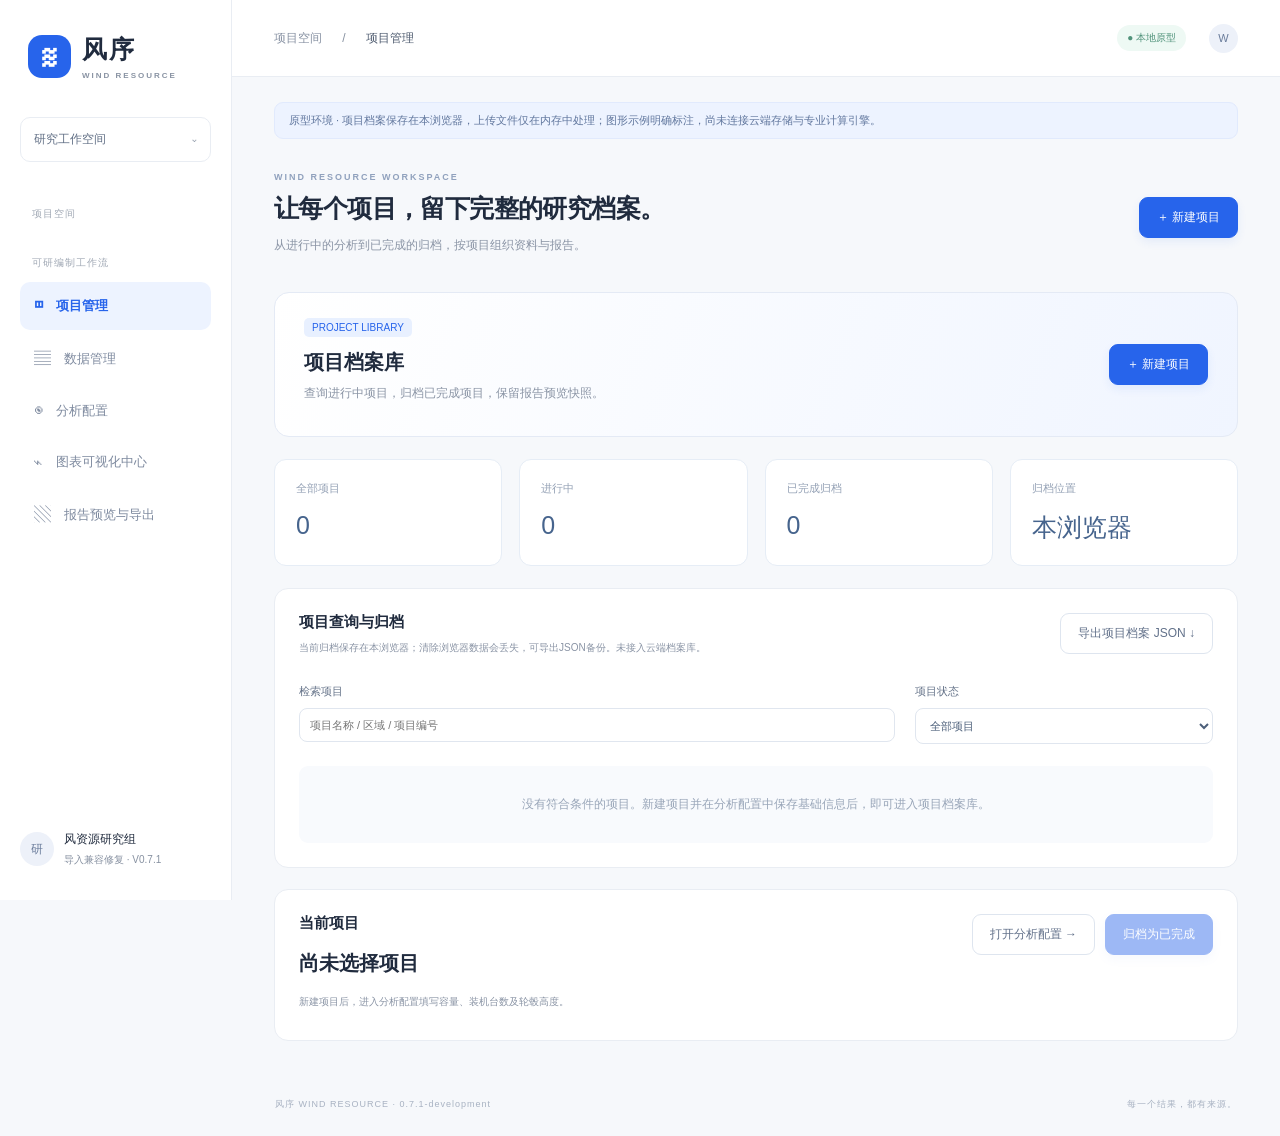
==== commit 0444658c: "fix: recover multirow and whitespace file headers before channel matching" ====
--- a/gui/index.html
+++ b/gui/index.html
@@ -1,5 +1,5 @@
 <!doctype html><html lang="zh-CN"><head><meta charset="UTF-8"><meta name="viewport" content="width=device-width,initial-scale=1"><title>风序 · 风资源分析工作台 V0.4</title><link rel="stylesheet" href="style.css"></head><body>
-<aside><a class="brand" href="#overview"><span class="logo">≋</span><div>风序 <small>WIND RESOURCE</small></div></a><div class="workspace">研究工作空间 <span>⌄</span></div><div class="navlabel">项目空间</div><nav><div class="navlabel">可研编制工作流</div><button data-page="overview" class="active">◫ <span>项目管理</span></button><button data-page="data">▤ <span>数据管理</span></button><button data-page="analysis">◉ <span>分析配置</span></button><button data-page="charts">⌁ <span>图表可视化中心</span></button><button data-page="report">▧ <span>报告预览与导出</span></button></nav><div class="asidebottom"><span class="avatar">研</span><div>风资源研究组<small>四类上传流程 · V0.7</small></div></div></aside>
+<aside><a class="brand" href="#overview"><span class="logo">≋</span><div>风序 <small>WIND RESOURCE</small></div></a><div class="workspace">研究工作空间 <span>⌄</span></div><div class="navlabel">项目空间</div><nav><div class="navlabel">可研编制工作流</div><button data-page="overview" class="active">◫ <span>项目管理</span></button><button data-page="data">▤ <span>数据管理</span></button><button data-page="analysis">◉ <span>分析配置</span></button><button data-page="charts">⌁ <span>图表可视化中心</span></button><button data-page="report">▧ <span>报告预览与导出</span></button></nav><div class="asidebottom"><span class="avatar">研</span><div>风资源研究组<small>导入兼容修复 · V0.7.1</small></div></div></aside>
 <div class="shell"><header><div>项目空间 <span class="muted">/</span> <b id="breadcrumb">项目信息</b></div><div class="headerRight"><span class="pill">● 本地原型</span><span class="avatar small">W</span></div></header><main><div class="notice">原型环境 · 项目档案保存在本浏览器，上传文件仅在内存中处理；图形示例明确标注，尚未连接云端存储与专业计算引擎。</div><section class="projectline"><div><div class="eyebrow">WIND RESOURCE WORKSPACE</div><h1 id="pageTitle">让每一份风数据，成为可靠的决策。</h1><p id="pageDesc">从数据到图表，再到可研报告，在一个工作空间内完成。</p></div><button class="primary" id="topAction">＋ 导入测风数据</button></section>
 <section id="overview" class="page active"><div class="projectcard"><div><span class="tag">PROJECT LIBRARY</span><h2>项目档案库</h2><p>查询进行中项目，归档已完成项目，保留报告预览快照。</p></div><button class="primary" id="newProject">＋ 新建项目</button></div><div class="archiveCounts" id="archiveCounts"></div><article class="card"><div class="cardhead"><div><h3>项目查询与归档</h3><p>当前归档保存在本浏览器；清除浏览器数据会丢失，可导出JSON备份。未接入云端档案库。</p></div><button class="outline" id="archiveExport">导出项目档案 JSON ↓</button></div><div class="archiveFilters"><label>检索项目<input id="projectSearch" type="search" placeholder="项目名称 / 区域 / 项目编号"></label><label>项目状态<select id="projectStatus"><option value="all">全部项目</option><option value="draft">进行中</option><option value="completed">已完成归档</option></select></label></div><div id="projectArchiveList" class="tablewrap"></div></article><article class="card"><div class="cardhead"><div><h3>当前项目</h3><h2 id="projectNameDisplay">尚未选择项目</h2><p id="activeProjectNote">新建项目后，进入分析配置填写容量、装机台数及轮毂高度。</p></div><div class="projectActions"><button class="outline" data-go="analysis">打开分析配置 →</button><button class="outline" id="cloneProject" hidden>复制为新项目</button><button class="primary" id="completeProject">归档为已完成</button></div></div></article><div hidden><div id="metrics"></div><select id="mast"><option>示例测风塔 T01 · 80m</option></select><div id="templateMap"></div></div></section>
 <section id="data" class="page"><div class="fourgrid" id="slots"></div><article class="card"><div class="cardhead"><div><h3>本地数据预检</h3><p>CSV / TXT 预览与字段映射；本原型不解析 Excel，生产版计划支持 XLSX。</p></div><button class="textbtn" id="sampleDownload">下载 CSV 示例 ↓</button></div><div class="formgrid"><label>数据阶段<select id="stage"><option value="raw">原始测风数据</option><option value="qc">质控后测风数据</option><option value="final">订正外推到轮毂高度的数据</option><option value="mesoscale">中尺度数据</option></select></label><label>选择文件<input type="file" id="file" accept=".csv,.txt,.xlsx,.xls"></label><label>文件时间口径<select id="timezone"><option value="8">北京时间 UTC+08:00</option><option value="0">UTC</option></select></label><label>采样步长（分钟）<input type="number" id="interval" min="1" value="10"></label></div><div id="fileStatus" class="empty">尚未选择文件。支持逗号、制表符或分号分隔的 UTF-8 文本。</div><div id="mapping" hidden><div class="formgrid"><label>时间列<select id="timecol"></select></label><label>风速列（m/s）<select id="speedcol"></select></label><label>方向列（°，可选）<select id="dircol"></select></label><label>质量列（可选；0/valid 为有效）<select id="qccol"></select></label></div><button id="inspect" class="primary">运行本地预检</button><div id="preview" class="tablewrap"></div></div></article><article id="preflight" class="card" hidden></article></section>
@@ -7,4 +7,4 @@
 <section id="charts" class="page"><div class="boardTabs" id="chartBoardTabs" role="tablist" aria-label="图表板块"></div><div class="vizSummary"><div><span class="eyebrow">VISUAL ANALYSIS LIBRARY</span><h2>风参数图谱</h2><p>从基础参数到轮毂成果，按可研论证主线组织。</p></div><div><span class="tag">按可研顺序组织</span> <span class="tag soft">可导出 SVG / CSV</span></div></div><div class="vizlayout"><article class="card chartcatalog"><div class="cataloghead"><h3>图表目录</h3><input id="chartSearch" type="search" placeholder="搜索参数或图表…" aria-label="搜索图表"></div><div id="chartTabs"></div></article><div class="vizmain"><article class="card"><div class="vizfilters"><label>数据来源类型<select id="previewSource"><option value="mesoscale">长期中尺度数据</option><option value="mast">测风塔数据</option></select></label><label>数据来源<select id="chartSource"><option value="example">合成示例 · 浏览图形方案</option><option value="imported">真实导入 · 已确认资料</option></select></label><label>数据阶段<select id="vizStage"><option value="raw">原始测风数据</option><option value="qc">质控后测风数据</option><option value="final">订正外推到轮毂高度的数据</option><option value="mesoscale">中尺度数据</option></select></label><label>显示对象<select id="vizObject"><option value="T01">示例 T01 · 80 m</option><option value="T02">示例 T02 · 90 m</option><option value="hub">示例轮毂 · 125 m</option></select></label></div><div class="previewRange"><label>预览开始<input id="previewStart" type="date" value="2024-01-01"></label><label>预览结束（不含）<input id="previewEnd" type="date" value="2025-01-01"></label><button class="outline" id="applyPreview">应用时间范围</button><span id="rangeState" role="status"></span></div><div id="contextHint" class="contextnote"></div><div class="cardhead"><div><div id="chapterBinding" class="eyebrow"></div><h3 id="chartTitle"></h3><p id="chartSubtitle"></p></div><span class="tag soft" id="sourceBadge">合成示例</span></div><div id="sectorFilter" hidden><label>相关性分组（示例）<select id="corrSector"><option value="all">总体</option><option value="0">N</option><option value="4">E</option><option value="8">S</option><option value="12">W</option></select></label></div><div id="chartStats" class="chartStats"></div><div id="mainChart" class="chart large"></div><div id="chartNote" class="hint"></div><div class="charttoolbar"><button class="outline" id="svgDownload">下载图形 SVG ↓</button><button class="outline" id="csvDownload">下载当前结果 CSV ↓</button><button class="textbtn" id="toggleTable" aria-expanded="true">收起数据表</button></div><div id="chartTable" class="tablewrap"></div></article><article class="card"><h3>资料要求与报告位置</h3><div id="requirements"></div><button class="outline" id="jumpReport">查看对应报告章节 →</button></article></div></div></section>
 <section id="report" class="page"><div id="archiveState" class="hint warning" hidden>当前为已完成项目的本地归档查阅模式；基础配置只读，原始数据不在归档中。</div><div class="reportintro hint">模板 V0.2：依据 → 背景 → 测风与质量 → 基础参数 → 长期代表性 → 轮毂成果 → 极值 → 灾害 → 评价。黄色为待补项；专业图形示例不进入正式结论。</div><div class="reporttoolbar"><div class="reportType"><label>报告类型<select id="reportType"><option value="feasibility">风电可行性研究 · 第2章风能资源</option><option disabled>预可研模板（后续扩展）</option><option disabled>专项评估模板（后续扩展）</option></select></label><label>导出格式<select id="reportFormat"><option value="html">HTML可读草稿</option><option disabled>正式DOCX（未接入）</option><option disabled>PDF（未接入）</option></select></label></div><span class="tag amber" id="reportArchiveTag">当前可研草稿 · 未审</span><button class="primary" id="reportDownload">下载报告预览 HTML ↓</button></div><div class="reportlayout"><article class="card chapters"><h3>第2章 · 风能资源</h3><div id="chapterList"></div></article><article class="paper"><div class="paperbrand">风资源可行性研究 · 设计预览</div><h2 id="chapterTitle"></h2><div id="chapterBody"></div><footer>标准模板 V0.2 <span>草稿 / 待人工复核</span></footer></article></div></section>
 
-</main><footer class="appfooter">风序 WIND RESOURCE <span>每一个结果，都有来源。</span></footer></div><div id="toast" role="status"></div><script src="app.js"></script><script src="viz-v03.js"></script><script src="workspace-v04.js"></script><script src="channel-library.js"></script><script src="data-core.js"></script><script src="xlsx-input.js"></script><script src="data-import-v05.js"></script><script src="channel-recognition-ui.js"></script><script src="standard-channels.js"></script><script src="upload-flow-v07.js"></script></body></html>
+</main><footer class="appfooter">风序 WIND RESOURCE <span>每一个结果，都有来源。</span></footer></div><div id="toast" role="status"></div><script src="app.js"></script><script src="viz-v03.js"></script><script src="workspace-v04.js"></script><script src="channel-library.js"></script><script src="data-core.js"></script><script src="xlsx-input.js"></script><script src="data-import-v05.js"></script><script src="channel-recognition-ui.js"></script><script src="standard-channels.js"></script><script src="upload-flow-v07.js"></script><script src="import-repair.js"></script></body></html>
--- a/gui/style.css
+++ b/gui/style.css
@@ -19,3 +19,5 @@
 .recognitionDetail{margin:24px 0 6px;border-top:1px solid #e4ebf4;padding-top:16px}.recognitionDetail summary,.keywordLibrary summary{cursor:pointer;font-size:13px;font-weight:600;color:#52729c}.recognitionTable{max-height:430px!important}.recognitionTable th{position:sticky;top:0;z-index:1}.recognitionTable td{vertical-align:top;white-space:normal;min-width:140px}.recognitionTable td:first-child{min-width:180px;max-width:240px;overflow-wrap:anywhere}.recognitionTable td:last-child{min-width:230px;max-width:330px}.recognitionTable select,.recognitionTable input{font-size:10px;margin:0;padding:8px}.recognitionTable small{display:block;color:#8da0b8;font-size:9px;line-height:1.8;margin-top:5px}.keywordLibrary>p{margin:17px 0}.keywordLibrary .tablewrap{max-height:350px}.keywordLibrary td{white-space:normal;min-width:170px;line-height:1.7}
 /* V0.7 four-file list and explicit manual mapping */
 .uploadBatch{display:grid;grid-template-columns:1fr 1.3fr;gap:24px;padding:20px;background:#f5f8fd;border-radius:12px;margin:20px 0}.uploadBatch b{font-size:12px}.uploadBatch p{font-size:11px}.uploadActions{display:flex;gap:10px;flex-wrap:wrap;align-items:center}.fileButton{display:inline-flex;position:relative;overflow:hidden;cursor:pointer}.fileButton input{position:absolute;inset:0;width:100%;height:100%;opacity:0;cursor:pointer;margin:0}.uploadActions .textbtn{white-space:nowrap}#uploadFileList td{vertical-align:top}#uploadFileList small{display:block;font-size:10px;color:#90a1b6;line-height:1.8}.danger{color:#cb6868}.uploadBottom{display:flex;gap:20px;align-items:center;margin-top:20px}.uploadBottom span{font-size:10px;color:#93a3b7;line-height:1.8}#uploadFlowStatus{font-size:12px;line-height:1.9;color:#6382a7;overflow-wrap:anywhere}#channelMappingDialog{border:1px solid #dce5f3;border-radius:17px;width:min(1250px,94vw);max-height:90vh;padding:24px;background:white;color:#33465e;box-shadow:0 20px 90px #182d542e}#channelMappingDialog::backdrop{background:#23365170}.mappingDialogHeader{display:flex;justify-content:space-between;align-items:center;gap:20px}.mappingDialogHeader h2{font-size:18px}.dialogFooter{position:sticky;bottom:-24px;background:white;border-top:1px solid #e5edf7;margin-top:20px;padding:18px 0;display:flex;justify-content:space-between;align-items:center;gap:20px}#mappingDialogError{color:#b96948;font-size:11px;line-height:1.8;max-width:75%}#mappingDialogBody .tablewrap{max-height:420px}#mappingDialogBody td{vertical-align:top;min-width:130px;white-space:normal}#mappingDialogBody td:first-child{min-width:180px;max-width:230px;overflow-wrap:anywhere}#mappingDialogBody select,#mappingDialogBody input{font-size:11px;padding:8px;margin:0}#mappingDialogBody input[type=checkbox]{width:auto}#mappingDialogBody small{display:block;font-size:9px;color:#97a6bb;margin-top:7px;line-height:1.7}.standardNameCell{color:#356fbf;font:12px ui-monospace,monospace}.keywordLibrary{margin-top:20px}@media(max-width:650px){.uploadBatch{grid-template-columns:1fr}.uploadBottom{align-items:stretch;flex-direction:column}.dialogFooter{position:static;flex-direction:column;align-items:stretch}#mappingDialogError{max-width:100%}#channelMappingDialog{padding:16px}.mappingDialogHeader{align-items:flex-start}.mappingDialogHeader h2{font-size:15px}}
+/* Manual recovery for files that fail before channel recognition. */
+#parseRepairDialog{border:1px solid #dae5f4;border-radius:16px;padding:24px;width:min(1100px,94vw);max-height:90vh;color:#405875}#parseRepairDialog::backdrop{background:#23365170}#repairPreview{font-size:11px;line-height:1.9;background:#f5f8fc;padding:17px;max-height:320px;overflow:auto;border-radius:10px;white-space:pre;color:#627b9d}#repairError{color:#ad724c;font-size:12px;line-height:1.8;overflow-wrap:anywhere}.repairCheck{display:flex;gap:10px;align-items:center}.repairCheck input{width:auto}
